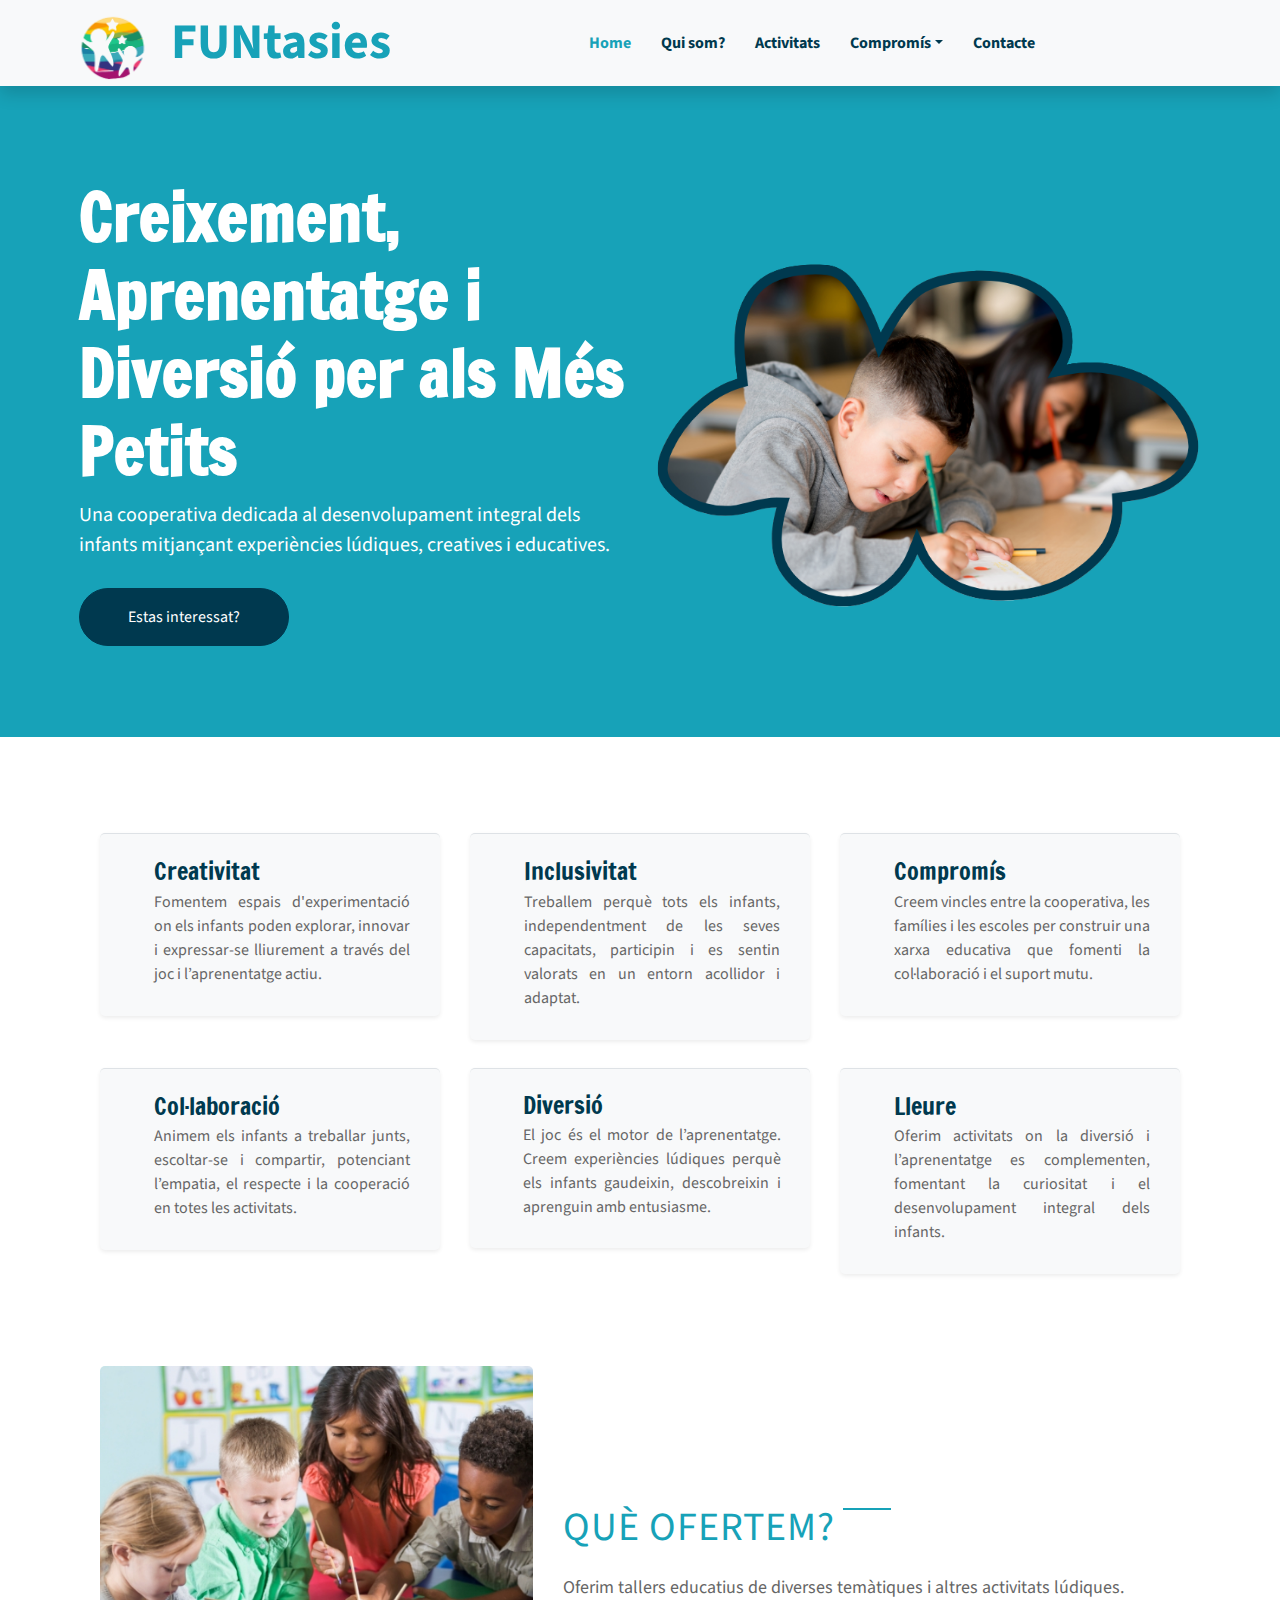
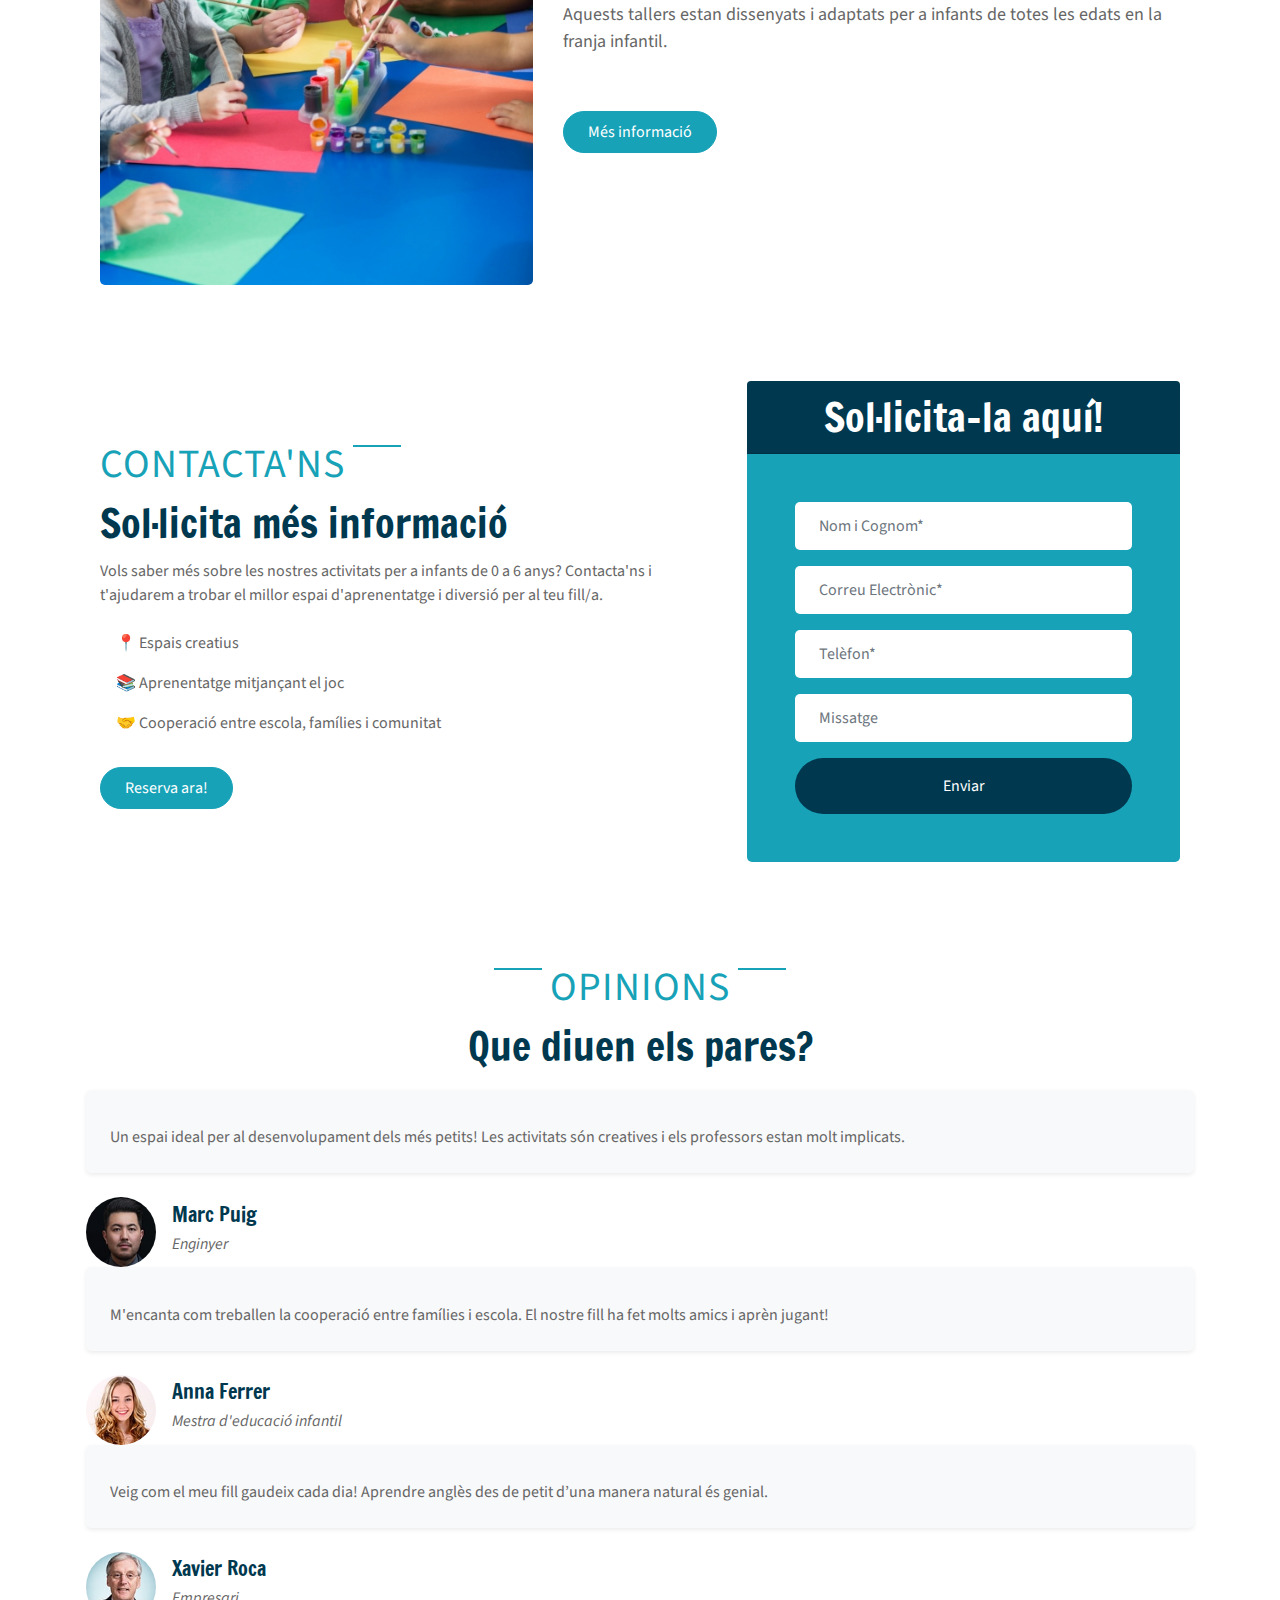
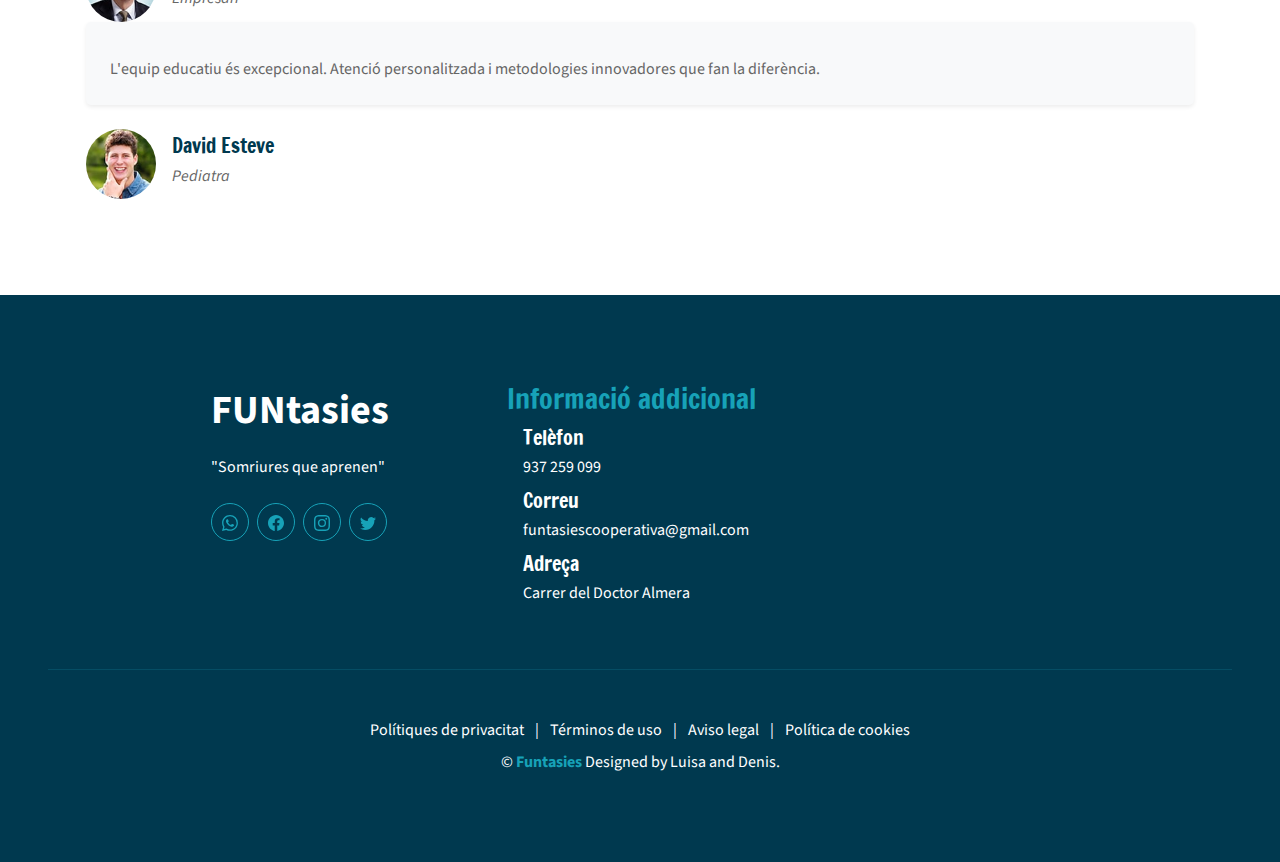
==== index.html @ 3befd0b6 "Add files via upload" ====
<!DOCTYPE html>
<html lang="en">

<head>
    <meta charset="utf-8">
    <title>KidKinder - Kindergarten Website Template</title>
    <meta content="width=device-width, initial-scale=1.0" name="viewport">
    <meta content="Free HTML Templates" name="keywords">
    <meta content="Free HTML Templates" name="description">

    <!-- Favicon -->
    <link href="img/logoheader.png" rel="icon">

    <!-- Google Web Fonts -->
    <link rel="preconnect" href="https://fonts.googleapis.com">
    <link rel="preconnect" href="https://fonts.gstatic.com" crossorigin>
    <link href="https://fonts.googleapis.com/css2?family=Francois+One&family=Mona+Sans:ital,wght@0,200..900;1,200..900&family=Roboto:ital,wght@0,100..900;1,100..900&family=Source+Sans+3:ital,wght@0,200..900;1,200..900&display=swap" rel="stylesheet">
    <!-- Font Awesome -->
    <link href="https://fonts.googleapis.com/css2?family=Francois+One&family=Mona+Sans:ital,wght@0,200..900;1,200..900&family=Roboto:ital,wght@0,100..900;1,100..900&family=Source+Sans+3:ital,wght@0,200..900;1,200..900&display=swap" rel="stylesheet">

    <!-- Flaticon Font -->
    <link href="lib/flaticon/font/flaticon.css" rel="stylesheet">

    <!-- Libraries Stylesheet -->
    <link href="lib/owlcarousel/assets/owl.carousel.min.css" rel="stylesheet">
    <link href="lib/lightbox/css/lightbox.min.css" rel="stylesheet">

    <!-- Customized Bootstrap Stylesheet -->
    <link href="css/style.css" rel="stylesheet">
</head>

<body>
    <!-- Navbar Start -->
    <div class="container-fluid bg-light position-relative shadow">
        <nav class="navbar navbar-expand-lg bg-light navbar-light py-3 py-lg-0 px-0 px-lg-5">
            <a href="" class="navbar-brand font-weight-bold text-secondary" style="font-size: 50px;">
                <img src="img/logoheader.png" alt="FUNtasies Logo" style="height: 70px">          <span class="text-primary">FUNtasies</span>
            </a>
            <button type="button" class="navbar-toggler" data-toggle="collapse" data-target="#navbarCollapse">
                <span class="navbar-toggler-icon"></span>
            </button>
            <div class="collapse navbar-collapse justify-content-between" id="navbarCollapse">
                <div class="navbar-nav font-weight-bold mx-auto py-0">
                    <a href="index.html" class="nav-item nav-link active">Home</a>
                    <a href="qui som.html" class="nav-item nav-link">Qui som?</a>
                    <a href="activitats.html" class="nav-item nav-link">Activitats</a>
                    <div class="nav-item dropdown">
                        <a href="#" class="nav-link dropdown-toggle" data-toggle="dropdown">Compromís</a>
                        <div class="dropdown-menu rounded-0 m-0">
                            <a href="misio.html" class="dropdown-item">Misió</a>
                            <a href="valors.html" class="dropdown-item">Valors</a>
                        </div>
                    </div>
                    <a href="contacte.html" class="nav-item nav-link">Contacte</a>
                </div>
            </div>
        </nav>
    </div>
    <!-- Navbar End -->


    <!-- Header Start -->
    <div class="container-fluid bg-primary px-0 px-md-5 mb-5">
        <div class="row align-items-center px-3">
            <div class="col-lg-6 text-center text-lg-left">
                <h1 class="display-3 font-weight-bold text-white" style="font-size: 65px;">Creixement, Aprenentatge i Diversió per als Més Petits</h1>
                <p class="text-white mb-4" style="font-size: 20px;">Una cooperativa dedicada al desenvolupament integral dels infants mitjançant experiències lúdiques, creatives i educatives. 
                    </p>
                <a href="" class="btn btn-secondary mt-1 py-3 px-5">Estas interessat?</a>
            </div>
            <div class="col-lg-6 text-center text-lg-right">
                <img class="img-fluid mt-5" src="img/header2.png" alt="">
            </div>
        </div>
    </div>
    <!-- Header End -->


    <!-- Facilities Start -->
    <div class="container-fluid pt-5">
        <div class="container pb-3">
            <div class="row">
                <div class="col-lg-4 col-md-6 pb-1">
                    <div class="d-flex bg-light shadow-sm border-top rounded mb-4" style="padding: 30px;">
                        <i class="flaticon-050-fence h1 font-weight-normal text-primary mb-3"></i>
                        <div class="pl-4">
                            <h4>Creativitat</h4>
                            <p class="m-0" style="text-align: justify;">Fomentem espais d'experimentació on els infants poden explorar, innovar i expressar-se lliurement a través del joc i l’aprenentatge actiu. </p>
                        </div>
                    </div>
                </div>
                <div class="col-lg-4 col-md-6 pb-1">
                    <div class="d-flex bg-light shadow-sm border-top rounded mb-4" style="padding: 30px;">
                        <i class="flaticon-022-drum h1 font-weight-normal text-primary mb-3"></i>
                        <div class="pl-4">
                            <h4>Inclusivitat</h4>
                            <p class="m-0" style="text-align: justify;">Treballem perquè tots els infants, independentment de les seves capacitats, participin i es sentin valorats en un entorn acollidor i adaptat.</p>
                        </div>
                    </div>
                </div>
                <div class="col-lg-4 col-md-6 pb-1">
                    <div class="d-flex bg-light shadow-sm border-top rounded mb-4" style="padding: 30px;">
                        <i class="flaticon-030-crayons h1 font-weight-normal text-primary mb-3"></i>
                        <div class="pl-4">
                            <h4>Compromís</h4>
                            <p class="m-0" style="text-align: justify;">Creem vincles entre la cooperativa, les famílies i les escoles per construir una xarxa educativa que fomenti la col·laboració i el suport mutu. </p>
                        </div>
                    </div>
                </div>
                <div class="col-lg-4 col-md-6 pb-1">
                    <div class="d-flex bg-light shadow-sm border-top rounded mb-4" style="padding: 30px;">
                        <i class="flaticon-017-toy-car h1 font-weight-normal text-primary mb-3"></i>
                        <div class="pl-4">
                            <h4>Col·laboració</h4>
                            <p class="m-0" style="text-align: justify;">Animem els infants a treballar junts, escoltar-se i compartir, potenciant l’empatia, el respecte i la cooperació en totes les activitats.
                            </p>
                        </div>
                    </div>
                </div>
                <div class="col-lg-4 col-md-6 pb-1">
                    <div class="d-flex bg-light shadow-sm border-top rounded mb-4" style="padding: 29px;">
                        <i class="flaticon-025-sandwich h1 font-weight-normal text-primary mb-3"></i>
                        <div class="pl-4">
                            <h4>Diversió</h4>
                            <p class="m-0" style="text-align: justify;">El joc és el motor de l’aprenentatge. Creem experiències lúdiques perquè els infants gaudeixin, descobreixin i aprenguin amb entusiasme.
                            </p>
                        </div>
                    </div>
                </div>
                <div class="col-lg-4 col-md-6 pb-1">
                    <div class="d-flex bg-light shadow-sm border-top rounded mb-4" style="padding: 30px;">
                        <i class="flaticon-047-backpack h1 font-weight-normal text-primary mb-3"></i>
                        <div class="pl-4">
                            <h4>Lleure</h4>
                            <p class="m-0" style="text-align: justify;">Oferim activitats on la diversió i l’aprenentatge es complementen, fomentant la curiositat i el desenvolupament integral dels infants.
                            </p>
                        </div>
                    </div>
                </div>
            </div>
        </div>
    </div>
    <!-- Facilities Start -->


    <!-- About Start -->
    <div class="container-fluid py-5">
        <div class="container">
            <div class="row align-items-center">
                <div class="col-lg-5">
                    <img class="img-fluid rounded mb-5 mb-lg-0" src="img/niños.jpg" alt="niños">
                </div>
                <div class="col-lg-7">
                    <p class="section-title pr-5"><span class="pr-2">Què ofertem? </span></p>
                    <p style="font-size: 18px;">Oferim tallers educatius de diverses temàtiques i altres activitats lúdiques. Aquests tallers estan dissenyats i adaptats per a infants de totes les edats en la franja infantil. </p>
                    <div class="row pt-2 pb-4">                      
                    </div>
                    <a href="" class="btn btn-primary mt-2 py-2 px-4">Més informació</a>
                </div>
            </div>
        </div>
    </div>
    <!-- About End -->


    <!-- Registration Start -->
    <div class="container-fluid py-5">
        <div class="container">
            <div class="row align-items-center">
                <div class="col-lg-7 mb-5 mb-lg-0">
                    <p class="section-title pr-5"><span class="pr-2"> Contacta'ns</span></p>
                    <h1 class="mb-4">Sol·licita més informació</h1>
                    <p>Vols saber més sobre les nostres activitats per a infants de 0 a 6 anys? Contacta'ns i t'ajudarem a trobar el millor espai d'aprenentatge i diversió per al teu fill/a.</p>
                    <ul class="list-inline m-0">
                        <li class="py-2"><i class="fa fa-check text-success mr-3"></i>📍 Espais creatius</li>
                        <li class="py-2"><i class="fa fa-check text-success mr-3"></i>📚 Aprenentatge mitjançant el joc</li>
                        <li class="py-2"><i class="fa fa-check text-success mr-3"></i>🤝 Cooperació entre escola, famílies i comunitat</li>
                    </ul>
                    <a href="" class="btn btn-primary mt-4 py-2 px-4">Reserva ara!</a>
                </div>
                <div class="col-lg-5">
                    <div class="card border-0">
                        <div class="card-header bg-secondary text-center p-4">
                            <h1 class="text-white m-0">Sol·licita-la aquí!</h1>
                        </div>
                        <div class="card-body rounded-bottom bg-primary p-5">
                            <form>
                                <div class="form-group">
                                    <input type="text" class="form-control border-0 p-4" placeholder="Nom i Cognom*" required="required" />
                                </div>
                                <div class="form-group">
                                    <input type="email" class="form-control border-0 p-4" placeholder="Correu Electrònic*" required="required" />
                                </div>
                                <div class="form-group">
                                    <input type="email" class="form-control border-0 p-4" placeholder="Telèfon*" required="required" />
                                </div>
                                <div class="form-group">
                                    <input type="email" class="form-control border-0 p-4" placeholder="Missatge" />
                                </div>
                                <div>
                                    <button class="btn btn-secondary btn-block border-0 py-3" type="submit">Enviar</button>
                                </div>
                            </form>
                        </div>
                    </div>
                </div>
            </div>
        </div>
    </div>
    <!-- Registration End -->


    <!-- Testimonial Start -->
    <div class="container-fluid py-5">
        <div class="container p-0">
            <div class="text-center pb-2">
                <p class="section-title px-5"><span class="px-2">Opinions</span></p>
                <h1 class="mb-4">Que diuen els pares?</h1>
            </div>
            <div class="owl-carousel testimonial-carousel">
                <div class="testimonial-item px-3">
                    <div class="bg-light shadow-sm rounded mb-4 p-4">
                        <h3 class="fas fa-quote-left text-primary mr-3"></h3>
                        Un espai ideal per al desenvolupament dels més petits! Les activitats són creatives i els professors estan molt implicats.
                    </div>
                    <div class="d-flex align-items-center">
                        <img class="rounded-circle" src="img/testimonial-1.jpg" style="width: 70px; height: 70px;" alt="Image">
                        <div class="pl-3">
                            <h5>Marc Puig</h5>
                            <i>Enginyer</i>
                        </div>
                    </div>
                </div>
                <div class="testimonial-item px-3">
                    <div class="bg-light shadow-sm rounded mb-4 p-4">
                        <h3 class="fas fa-quote-left text-primary mr-3"></h3>
                        M'encanta com treballen la cooperació entre famílies i escola. El nostre fill ha fet molts amics i aprèn jugant!
                    </div>
                    <div class="d-flex align-items-center">
                        <img class="rounded-circle" src="img/testimonial-2.jpg" style="width: 70px; height: 70px;" alt="Image">
                        <div class="pl-3">
                            <h5>Anna Ferrer</h5>
                            <i>Mestra d'educació infantil</i>
                        </div>
                    </div>
                </div>
                <div class="testimonial-item px-3">
                    <div class="bg-light shadow-sm rounded mb-4 p-4">
                        <h3 class="fas fa-quote-left text-primary mr-3"></h3>
                        Veig com el meu fill gaudeix cada dia! Aprendre anglès des de petit d’una manera natural és genial.
                    </div>
                    <div class="d-flex align-items-center">
                        <img class="rounded-circle" src="img/testimonial-3.jpg" style="width: 70px; height: 70px;" alt="Image">
                        <div class="pl-3">
                            <h5>Xavier Roca</h5>
                            <i>Empresari</i>
                        </div>
                    </div>
                </div>
                <div class="testimonial-item px-3">
                    <div class="bg-light shadow-sm rounded mb-4 p-4">
                        <h3 class="fas fa-quote-left text-primary mr-3"></h3>
                        L'equip educatiu és excepcional. Atenció personalitzada i metodologies innovadores que fan la diferència.
                    </div>
                    <div class="d-flex align-items-center">
                        <img class="rounded-circle" src="img/testimonial-4.jpg" style="width: 70px; height: 70px;" alt="Image">
                        <div class="pl-3">
                            <h5>David Esteve</h5>
                            <i>Pediatra</i>
                        </div>
                    </div>
                </div>
            </div>
        </div>
    </div>
    <!-- Testimonial End -->


    <!-- Footer Start -->
    <div class="container-fluid bg-secondary text-white mt-5 py-5 px-sm-3 px-md-5">
        <div class="row pt-5">
            <div class="col-lg-3 col-md-6 mb-5">
                <a href="" class="navbar-brand font-weight-bold text-primary m-0 mb-4 p-0" style="font-size: 40px; line-height: 40px;">
                    <span class="text-white">FUNtasies</span>
                </a>
                <p>"Somriures que aprenen"</p>
                <div class="d-flex justify-content-start mt-4">
                    <a class="btn btn-outline-primary rounded-circle text-center mr-2 px-0"
                        style="width: 38px; height: 38px;" href="#"><svg xmlns="http://www.w3.org/2000/svg" width="16" height="16" fill="currentColor" class="bi bi-whatsapp" viewBox="0 0 16 16">
                            <path d="M13.601 2.326A7.85 7.85 0 0 0 7.994 0C3.627 0 .068 3.558.064 7.926c0 1.399.366 2.76 1.057 3.965L0 16l4.204-1.102a7.9 7.9 0 0 0 3.79.965h.004c4.368 0 7.926-3.558 7.93-7.93A7.9 7.9 0 0 0 13.6 2.326zM7.994 14.521a6.6 6.6 0 0 1-3.356-.92l-.24-.144-2.494.654.666-2.433-.156-.251a6.56 6.56 0 0 1-1.007-3.505c0-3.626 2.957-6.584 6.591-6.584a6.56 6.56 0 0 1 4.66 1.931 6.56 6.56 0 0 1 1.928 4.66c-.004 3.639-2.961 6.592-6.592 6.592m3.615-4.934c-.197-.099-1.17-.578-1.353-.646-.182-.065-.315-.099-.445.099-.133.197-.513.646-.627.775-.114.133-.232.148-.43.05-.197-.1-.836-.308-1.592-.985-.59-.525-.985-1.175-1.103-1.372-.114-.198-.011-.304.088-.403.087-.088.197-.232.296-.346.1-.114.133-.198.198-.33.065-.134.034-.248-.015-.347-.05-.099-.445-1.076-.612-1.47-.16-.389-.323-.335-.445-.34-.114-.007-.247-.007-.38-.007a.73.73 0 0 0-.529.247c-.182.198-.691.677-.691 1.654s.71 1.916.81 2.049c.098.133 1.394 2.132 3.383 2.992.47.205.84.326 1.129.418.475.152.904.129 1.246.08.38-.058 1.171-.48 1.338-.943.164-.464.164-.86.114-.943-.049-.084-.182-.133-.38-.232"/>
                          </svg></i></a>    
                    <a class="btn btn-outline-primary rounded-circle text-center mr-2 px-0"
                        style="width: 38px; height: 38px;" href="#"><svg xmlns="http://www.w3.org/2000/svg" width="16" height="16" fill="currentColor" class="bi bi-facebook" viewBox="0 0 16 16">
                            <path d="M16 8.049c0-4.446-3.582-8.05-8-8.05C3.58 0-.002 3.603-.002 8.05c0 4.017 2.926 7.347 6.75 7.951v-5.625h-2.03V8.05H6.75V6.275c0-2.017 1.195-3.131 3.022-3.131.876 0 1.791.157 1.791.157v1.98h-1.009c-.993 0-1.303.621-1.303 1.258v1.51h2.218l-.354 2.326H9.25V16c3.824-.604 6.75-3.934 6.75-7.951"/>
                          </svg></a>
                    <a class="btn btn-outline-primary rounded-circle text-center mr-2 px-0"
                        style="width: 38px; height: 38px;" href="#"><svg xmlns="http://www.w3.org/2000/svg" width="16" height="16" fill="currentColor" class="bi bi-instagram" viewBox="0 0 16 16">
                            <path d="M8 0C5.829 0 5.556.01 4.703.048 3.85.088 3.269.222 2.76.42a3.9 3.9 0 0 0-1.417.923A3.9 3.9 0 0 0 .42 2.76C.222 3.268.087 3.85.048 4.7.01 5.555 0 5.827 0 8.001c0 2.172.01 2.444.048 3.297.04.852.174 1.433.372 1.942.205.526.478.972.923 1.417.444.445.89.719 1.416.923.51.198 1.09.333 1.942.372C5.555 15.99 5.827 16 8 16s2.444-.01 3.298-.048c.851-.04 1.434-.174 1.943-.372a3.9 3.9 0 0 0 1.416-.923c.445-.445.718-.891.923-1.417.197-.509.332-1.09.372-1.942C15.99 10.445 16 10.173 16 8s-.01-2.445-.048-3.299c-.04-.851-.175-1.433-.372-1.941a3.9 3.9 0 0 0-.923-1.417A3.9 3.9 0 0 0 13.24.42c-.51-.198-1.092-.333-1.943-.372C10.443.01 10.172 0 7.998 0zm-.717 1.442h.718c2.136 0 2.389.007 3.232.046.78.035 1.204.166 1.486.275.373.145.64.319.92.599s.453.546.598.92c.11.281.24.705.275 1.485.039.843.047 1.096.047 3.231s-.008 2.389-.047 3.232c-.035.78-.166 1.203-.275 1.485a2.5 2.5 0 0 1-.599.919c-.28.28-.546.453-.92.598-.28.11-.704.24-1.485.276-.843.038-1.096.047-3.232.047s-2.39-.009-3.233-.047c-.78-.036-1.203-.166-1.485-.276a2.5 2.5 0 0 1-.92-.598 2.5 2.5 0 0 1-.6-.92c-.109-.281-.24-.705-.275-1.485-.038-.843-.046-1.096-.046-3.233s.008-2.388.046-3.231c.036-.78.166-1.204.276-1.486.145-.373.319-.64.599-.92s.546-.453.92-.598c.282-.11.705-.24 1.485-.276.738-.034 1.024-.044 2.515-.045zm4.988 1.328a.96.96 0 1 0 0 1.92.96.96 0 0 0 0-1.92m-4.27 1.122a4.109 4.109 0 1 0 0 8.217 4.109 4.109 0 0 0 0-8.217m0 1.441a2.667 2.667 0 1 1 0 5.334 2.667 2.667 0 0 1 0-5.334"/>
                          </svg></a>
                    <a class="btn btn-outline-primary rounded-circle text-center mr-2 px-0"
                        style="width: 38px; height: 38px;" href="#"><svg xmlns="http://www.w3.org/2000/svg" width="16" height="16" fill="currentColor" class="bi bi-twitter" viewBox="0 0 16 16">
                            <path d="M5.026 15c6.038 0 9.341-5.003 9.341-9.334q.002-.211-.006-.422A6.7 6.7 0 0 0 16 3.542a6.7 6.7 0 0 1-1.889.518 3.3 3.3 0 0 0 1.447-1.817 6.5 6.5 0 0 1-2.087.793A3.286 3.286 0 0 0 7.875 6.03a9.32 9.32 0 0 1-6.767-3.429 3.29 3.29 0 0 0 1.018 4.382A3.3 3.3 0 0 1 .64 6.575v.045a3.29 3.29 0 0 0 2.632 3.218 3.2 3.2 0 0 1-.865.115 3 3 0 0 1-.614-.057 3.28 3.28 0 0 0 3.067 2.277A6.6 6.6 0 0 1 .78 13.58a6 6 0 0 1-.78-.045A9.34 9.34 0 0 0 5.026 15"/>
                          </svg></a>
                </div>
            </div>
            <div class="col-lg-3 col-md-6 mb-5">
                <h3 class="text-primary mb-4">Informació addicional</h3>
                <div class="d-flex">
                    <h4 class="fa fa-map-marker-alt text-primary"></h4>
                    <div class="pl-3">
                        <h5 class="text-white">Telèfon</h5>
                        <p>937 259 099</p>
                    </div>
                </div>
                <div class="d-flex">
                    <h4 class="fa fa-envelope text-primary"></h4>
                    <div class="pl-3">
                        <h5 class="text-white">Correu</h5>
                        <p>funtasiescooperativa@gmail.com</p>
                    </div>
                </div>
                <div class="d-flex">
                    <h4 class="fa fa-phone-alt text-primary"></h4>
                    <div class="pl-3">
                        <h5 class="text-white">Adreça</h5>
                        <p>Carrer del Doctor Almera</p>
                    </div>
                </div>
            </div>
            <div class="col-lg-3 col-md-6 mb-5">
                <h3 class="text-primary mb-4"></h3>
                <div class="d-flex flex-column justify-content-start">

                </div>
            </div>
          
           <div class="container-fluid pt-5 text-center" style="border-top: 1px solid rgba(23, 162, 184, .2);">
    <div class="mb-2">
        <a class="text-white d-inline mx-2" href="politicas.html">Polítiques de privacitat</a> |
        <a class="text-white d-inline mx-2" href="terminos.html">Términos de uso</a> |
        <a class="text-white d-inline mx-2" href="avisolegal.html">Aviso legal</a> |
        <a class="text-white d-inline mx-2" href="cookies.html">Política de cookies</a>
    </div>
    <p class="m-0 text-white">
        &copy; <a class="text-primary font-weight-bold" href="#">Funtasies</a> Designed by Luisa and Denis.
    </p>
</div>

            
    </div>
    <!-- Footer End -->

  <!-- Back to Top -->
  <a href="#" class="btn btn-primary p-3 back-to-top"><i class="fa fa-angle-double-up"></i></a>

    <!-- JavaScript Libraries -->
    <script src="https://code.jquery.com/jquery-3.4.1.min.js"></script>
    <script src="https://stackpath.bootstrapcdn.com/bootstrap/4.4.1/js/bootstrap.bundle.min.js"></script>
    <script src="lib/easing/easing.min.js"></script>
    <script src="lib/owlcarousel/owl.carousel.min.js"></script>
    <script src="lib/isotope/isotope.pkgd.min.js"></script>
    <script src="lib/lightbox/js/lightbox.min.js"></script>

    <!-- Contact Javascript File -->
    <script src="mail/jqBootstrapValidation.min.js"></script>
    <script src="mail/contact.js"></script>

    <!-- Template Javascript -->
    <script src="js/main.js"></script>
</body>

</html>
---- css/style.css ----
/******* Bootstrap Theming ********/
/*!
 * Bootstrap v4.5.3 (https://getbootstrap.com/)
 * Copyright 2011-2020 The Bootstrap Authors
 * Copyright 2011-2020 Twitter, Inc.
 * Licensed under MIT (https://github.com/twbs/bootstrap/blob/main/LICENSE)
 */
:root {
  --blue: #007bff;
  --indigo: #6610f2;
  --purple: #6f42c1;
  --pink: #e83e8c;
  --red: #dc3545;
  --orange: #fd7e14;
  --yellow: #ffc107;
  --green: #28a745;
  --teal: #20c997;
  --cyan: #17a2b8;
  --white: #fff;
  --gray: #6c757d;
  --gray-dark: #343a40;
  --primary: #17a2b8;
  --secondary: #00394f;
  --success: #28a745;
  --info: #17a2b8;
  --warning: #ffc107;
  --danger: #dc3545;
  --light: #f8f9fa;
  --dark: #343a40;
  --breakpoint-xs: 0;
  --breakpoint-sm: 576px;
  --breakpoint-md: 768px;
  --breakpoint-lg: 992px;
  --breakpoint-xl: 1200px;
  --font-family-sans-serif: "Francois One", sans-serif;
  --font-family-monospace: SFMono-Regular, Menlo, Monaco, Consolas, "Liberation Mono", "Courier New", monospace;
}

*,
*::before,
*::after {
  box-sizing: border-box;
}

html {
  font-family: "Roboto", sans-serif;
  line-height: 1.15;
  -webkit-text-size-adjust: 100%;
  -webkit-tap-highlight-color: rgba(0, 0, 0, 0);
}


article, aside, figcaption, figure, footer, header, hgroup, main, nav, section {
  display: block;
}

body {
  margin: 0;
  font-family: "Source Sans 3", sans-serif;
  font-size: 1rem;
  font-weight: 00;
  line-height: 1.5;
  color: #666666;
  text-align: left;
  background-color: #fff;
}

[tabindex="-1"]:focus:not(:focus-visible) {
  outline: 0 !important;
}

hr {
  box-sizing: content-box;
  height: 0;
  overflow: visible;
}

h1, h2, h3, h4, h5, h6 {
  margin-top: 0;
  margin-bottom: 0.8rem;
}

p {
  margin-top: 0;
  margin-bottom: 1rem;
}

abbr[title],
abbr[data-original-title] {
  text-decoration: underline;
  text-decoration: underline dotted;
  cursor: help;
  border-bottom: 0;
  text-decoration-skip-ink: none;
}

address {
  margin-bottom: 1rem;
  font-style: normal;
  line-height: inherit;
}

ol,
ul,
dl {
  margin-top: 0;
  margin-bottom: 1rem;
}

ol ol,
ul ul,
ol ul,
ul ol {
  margin-bottom: 0;
}

dt {
  font-weight: 700;
}

dd {
  margin-bottom: .5rem;
  margin-left: 0;
}

blockquote {
  margin: 0 0 1rem;
}
/* Política de Privacidad */
.policy-title {
  font-size: 32px;
  font-weight: bold;
  color: #00394f;
  margin-bottom: 20px;
}

.policy-introduction {
  font-size: 18px;
  color: #00394f;
  line-height: 1.6;
  margin-bottom: 30px;
}

.policy-heading {
  font-size: 24px;
  font-weight: bold;
  color: #00394f;
  margin-top: 20px;
  margin-bottom: 10px;
}

.policy-text {
  font-size: 16px;
  color: #00394f;
  line-height: 1.8; /* Aumenta el espacio entre líneas */
  margin-bottom: 25px; /* Aumenta el espacio entre párrafos */
}
/* Estilo del Footer */
.container-fluid.pt-5.text-center {
  background-color: #00394f;
  padding-top: 40px;
  padding-bottom: 40px;
  border-top: 1px solid rgba(23, 162, 184, .2);
  align-content: center;
}

.container-fluid.pt-5.text-center .text-dark {
  color: #6c757d;
}

.container-fluid.pt-5.text-center .text-primary {
  color: #007bff;
}

.container-fluid.pt-5.text-center .font-weight-bold {
  font-weight: bold;
}

.container-fluid.pt-5.text-center .d-inline {
  display: inline-block;
}

.container-fluid.pt-5.text-center .mx-2 {
  margin-left: 10px;
  margin-right: 10px;
}

b,
strong {
  font-weight: bolder;
}

small {
  font-size: 80%;
}

sub,
sup {
  position: relative;
  font-size: 75%;
  line-height: 0;
  vertical-align: baseline;
}

sub {
  bottom: -.25em;
}

sup {
  top: -.5em;
}

a {
  color: #17a2b8;
  text-decoration: none;
  background-color: transparent;
}

a:hover {
  color: #0f6674;
  text-decoration: underline;
}

a:not([href]):not([class]) {
  color: inherit;
  text-decoration: none;
}

a:not([href]):not([class]):hover {
  color: inherit;
  text-decoration: none;
}

pre,
code,
kbd,
samp {
  font-family: SFMono-Regular, Menlo, Monaco, Consolas, "Liberation Mono", "Courier New", monospace;
  font-size: 1em;
}

pre {
  margin-top: 0;
  margin-bottom: 1rem;
  overflow: auto;
  -ms-overflow-style: scrollbar;
}

figure {
  margin: 0 0 1rem;
}

img {
  vertical-align: middle;
  border-style: none;
}

svg {
  overflow: hidden;
  vertical-align: middle;
}

table {
  border-collapse: collapse;
}

caption {
  padding-top: 0.75rem;
  padding-bottom: 0.75rem;
  color: #6c757d;
  text-align: left;
  caption-side: bottom;
}

th {
  text-align: inherit;
  text-align: -webkit-match-parent;
}

label {
  display: inline-block;
  margin-bottom: 0.5rem;
}

button {
  border-radius: 0;
}

button:focus {
  outline: 1px dotted;
  outline: 5px auto -webkit-focus-ring-color;
}

input,
button,
select,
optgroup,
textarea {
  margin: 0;
  font-family: inherit;
  font-size: inherit;
  line-height: inherit;
}

button,
input {
  overflow: visible;
}

button,
select {
  text-transform: none;
}

[role="button"] {
  cursor: pointer;
}

select {
  word-wrap: normal;
}

button,
[type="button"],
[type="reset"],
[type="submit"] {
  -webkit-appearance: button;
}

button:not(:disabled),
[type="button"]:not(:disabled),
[type="reset"]:not(:disabled),
[type="submit"]:not(:disabled) {
  cursor: pointer;
}

button::-moz-focus-inner,
[type="button"]::-moz-focus-inner,
[type="reset"]::-moz-focus-inner,
[type="submit"]::-moz-focus-inner {
  padding: 0;
  border-style: none;
}

input[type="radio"],
input[type="checkbox"] {
  box-sizing: border-box;
  padding: 0;
}

textarea {
  overflow: auto;
  resize: vertical;
}

fieldset {
  min-width: 0;
  padding: 0;
  margin: 0;
  border: 0;
}

legend {
  display: block;
  width: 100%;
  max-width: 100%;
  padding: 0;
  margin-bottom: .5rem;
  font-size: 1.5rem;
  line-height: inherit;
  color: inherit;
  white-space: normal;
}

@media (max-width: 1200px) {
  legend {
    font-size: calc(1.275rem + 0.3vw) ;
  }
}

progress {
  vertical-align: baseline;
}

[type="number"]::-webkit-inner-spin-button,
[type="number"]::-webkit-outer-spin-button {
  height: auto;
}

[type="search"] {
  outline-offset: -2px;
  -webkit-appearance: none;
}

[type="search"]::-webkit-search-decoration {
  -webkit-appearance: none;
}

::-webkit-file-upload-button {
  font: inherit;
  -webkit-appearance: button;
}

output {
  display: inline-block;
}

summary {
  display: list-item;
  cursor: pointer;
}

template {
  display: none;
}

[hidden] {
  display: none !important;
}

h1, h2, h3, h4, h5, h6,
.h1, .h2, .h3, .h4, .h5, .h6 {
  margin-bottom: 0.7rem;
  font-family: "Francois One", serif;
  line-height: 0.6;
  font-weight: 400;
  font-style: normal;
  color: #00394f;
}

h1, .h1 {
  font-size: 2.5rem;
}

@media (max-width: 1200px) {
  h1, .h1 {
    font-size: calc(3rem + 1vw) ;
  }
}

h2, .h2 {
  font-size: 2rem;
}

@media (max-width: 1200px) {
  h2, .h2 {
    font-size: calc(1.325rem + 0.9vw) ;
  }
}

h3, .h3 {
  font-size: 1.75rem;
}

@media (max-width: 1200px) {
  h3, .h3 {
    font-size: calc(1.3rem + 0.6vw) ;
  }
}

h4, .h4 {
  font-size: 1.5rem;
}

@media (max-width: 1200px) {
  h4, .h4 {
    font-size: calc(1.275rem + 0.3vw) ;
}
  }

h5, .h5 {
  font-size: 1.25rem;
}

h6, .h6 {
  font-size: 1rem;
}

.lead {
  font-size: 1.25rem;
  font-weight: 300;
}

.display-1 {
  font-size: 6rem;
  font-weight: 300;
  line-height: 1.2;
}

@media (max-width: 1200px) {
  .display-1 {
    font-size: calc(1.725rem + 5.7vw) ;
  }
}

.display-2 {
  font-size: 5.5rem;
  font-weight: 300;
  line-height: 1.2;
}

@media (max-width: 1200px) {
  .display-2 {
    font-size: calc(1.675rem + 5.1vw) ;
  }
}

.display-3 {
  font-size: 4rem;
  font-weight: 200;
  line-height: 1.2;
}

@media (max-width: 1200px) {
  .display-3 {
    font-size: calc(1.575rem + 3.9vw) ;
  }
}

.display-4 {
  font-size: 3.5rem;
  font-weight: 300;
  line-height: 1.2;
}

@media (max-width: 1200px) {
  .display-4 {
    font-size: calc(1.475rem + 2.7vw) ;
  }
}

hr {
  margin-top: 1rem;
  margin-bottom: 1rem;
  border: 0;
  border-top: 1px solid rgba(0, 0, 0, 0.1);
}

small,
.small {
  font-size: 80%;
  font-weight: 400;
}

mark,
.mark {
  padding: 0.2em;
  background-color: #fcf8e3;
}

.list-unstyled {
  padding-left: 0;
  list-style: none;
}

.list-inline {
  padding-left: 0;
  list-style: none;
}

.list-inline-item {
  display: inline-block;
}

.list-inline-item:not(:last-child) {
  margin-right: 0.5rem;
}

.initialism {
  font-size: 90%;
  text-transform: uppercase;
}

.blockquote {
  margin-bottom: 1rem;
  font-size: 1.25rem;
}

.blockquote-footer {
  display: block;
  font-size: 80%;
  color: #6c757d;
}

.blockquote-footer::before {
  content: "\2014\00A0";
}

.img-fluid {
  max-width: 100%;
  height: auto;
}

.img-thumbnail {
  padding: 0.25rem;
  background-color: #fff;
  border: 1px solid #dee2e6;
  border-radius: 5px;
  max-width: 100%;
  height: auto;
}

.figure {
  display: inline-block;
}

.figure-img {
  margin-bottom: 0.5rem;
  line-height: 1;
}

.figure-caption {
  font-size: 90%;
  color: #6c757d;
}

code {
  font-size: 87.5%;
  color: #e83e8c;
  word-wrap: break-word;
}

a > code {
  color: inherit;
}

kbd {
  padding: 0.2rem 0.4rem;
  font-size: 87.5%;
  color: #fff;
  background-color: #212529;
  border-radius: 0.2rem;
}

kbd kbd {
  padding: 0;
  font-size: 100%;
  font-weight: 700;
}

pre {
  display: block;
  font-size: 87.5%;
  color: #212529;
}

pre code {
  font-size: inherit;
  color: inherit;
  word-break: normal;
}

.pre-scrollable {
  max-height: 340px;
  overflow-y: scroll;
}

.container,
.container-fluid,
.container-sm,
.container-md,
.container-lg,
.container-xl {
  width: 100%;
  padding-right: 15px;
  padding-left: 15px;
  margin-right: auto;
  margin-left: auto;
}

@media (min-width: 576px) {
  .container, .container-sm {
    max-width: 540px;
  }
}

@media (min-width: 768px) {
  .container, .container-sm, .container-md {
    max-width: 720px;
  }
}

@media (min-width: 992px) {
  .container, .container-sm, .container-md, .container-lg {
    max-width: 960px;
  }
}

@media (min-width: 1200px) {
  .container, .container-sm, .container-md, .container-lg, .container-xl {
    max-width: 1140px;
  }
}

.row {
  display: flex;
  flex-wrap: wrap;
  justify-content: center;

}


.no-gutters {
  margin-right: 0;
  margin-left: 0;
}

.no-gutters > .col,
.no-gutters > [class*="col-"] {
  padding-right: 0;
  padding-left: 0;
}

.col-1, .col-2, .col-3, .col-4, .col-5, .col-6, .col-7, .col-8, .col-9, .col-10, .col-11, .col-12, .col,
.col-auto, .col-sm-1, .col-sm-2, .col-sm-3, .col-sm-4, .col-sm-5, .col-sm-6, .col-sm-7, .col-sm-8, .col-sm-9, .col-sm-10, .col-sm-11, .col-sm-12, .col-sm,
.col-sm-auto, .col-md-1, .col-md-2, .col-md-3, .col-md-4, .col-md-5, .col-md-6, .col-md-7, .col-md-8, .col-md-9, .col-md-10, .col-md-11, .col-md-12, .col-md,
.col-md-auto, .col-lg-1, .col-lg-2, .col-lg-3, .col-lg-4, .col-lg-5, .col-lg-6, .col-lg-7, .col-lg-8, .col-lg-9, .col-lg-10, .col-lg-11, .col-lg-12, .col-lg,
.col-lg-auto, .col-xl-1, .col-xl-2, .col-xl-3, .col-xl-4, .col-xl-5, .col-xl-6, .col-xl-7, .col-xl-8, .col-xl-9, .col-xl-10, .col-xl-11, .col-xl-12, .col-xl,
.col-xl-auto {
  position: relative;
  width: 100%;
  padding-right: 15px;
  padding-left: 15px;
}

.col {
  flex-basis: 0;
  flex-grow: 1;
  max-width: 100%;
}

.row-cols-1 > * {
  flex: 0 0 100%;
  max-width: 100%;
}

.row-cols-2 > * {
  flex: 0 0 50%;
  max-width: 50%;
}

.row-cols-3 > * {
  flex: 0 0 33.33333%;
  max-width: 33.33333%;
}

.row-cols-4 > * {
  flex: 0 0 25%;
  max-width: 25%;
}

.row-cols-5 > * {
  flex: 0 0 20%;
  max-width: 20%;
}

.row-cols-6 > * {
  flex: 0 0 16.66667%;
  max-width: 16.66667%;
}

.col-auto {
  flex: 0 0 auto;
  width: auto;
  max-width: 100%;
}

.col-1 {
  flex: 0 0 8.33333%;
  max-width: 8.33333%;
}

.col-2 {
  flex: 0 0 16.66667%;
  max-width: 16.66667%;
}

.col-3 {
  flex: 0 0 25%;
  max-width: 25%;
}

.col-4 {
  flex: 0 0 33.33333%;
  max-width: 33.33333%;
}

.col-5 {
  flex: 0 0 41.66667%;
  max-width: 41.66667%;
}

.col-6 {
  flex: 0 0 50%;
  max-width: 50%;
}

.col-7 {
  flex: 0 0 58.33333%;
  max-width: 58.33333%;
}

.col-8 {
  flex: 0 0 66.66667%;
  max-width: 66.66667%;
}

.col-9 {
  flex: 0 0 75%;
  max-width: 75%;
}

.col-10 {
  flex: 0 0 83.33333%;
  max-width: 83.33333%;
}

.col-11 {
  flex: 0 0 91.66667%;
  max-width: 91.66667%;
}

.col-12 {
  flex: 0 0 100%;
  max-width: 100%;
}

.order-first {
  order: -1;
}

.order-last {
  order: 13;
}

.order-0 {
  order: 0;
}

.order-1 {
  order: 1;
}

.order-2 {
  order: 2;
}

.order-3 {
  order: 3;
}

.order-4 {
  order: 4;
}

.order-5 {
  order: 5;
}

.order-6 {
  order: 6;
}

.order-7 {
  order: 7;
}

.order-8 {
  order: 8;
}

.order-9 {
  order: 9;
}

.order-10 {
  order: 10;
}

.order-11 {
  order: 11;
}

.order-12 {
  order: 12;
}

.offset-1 {
  margin-left: 8.33333%;
}

.offset-2 {
  margin-left: 16.66667%;
}

.offset-3 {
  margin-left: 25%;
}

.offset-4 {
  margin-left: 33.33333%;
}

.offset-5 {
  margin-left: 41.66667%;
}

.offset-6 {
  margin-left: 50%;
}

.offset-7 {
  margin-left: 58.33333%;
}

.offset-8 {
  margin-left: 66.66667%;
}

.offset-9 {
  margin-left: 75%;
}

.offset-10 {
  margin-left: 83.33333%;
}

.offset-11 {
  margin-left: 91.66667%;
}

@media (min-width: 576px) {
  .col-sm {
    flex-basis: 0;
    flex-grow: 1;
    max-width: 100%;
  }
  .row-cols-sm-1 > * {
    flex: 0 0 100%;
    max-width: 100%;
  }
  .row-cols-sm-2 > * {
    flex: 0 0 50%;
    max-width: 50%;
  }
  .row-cols-sm-3 > * {
    flex: 0 0 33.33333%;
    max-width: 33.33333%;
  }
  .row-cols-sm-4 > * {
    flex: 0 0 25%;
    max-width: 25%;
  }
  .row-cols-sm-5 > * {
    flex: 0 0 20%;
    max-width: 20%;
  }
  .row-cols-sm-6 > * {
    flex: 0 0 16.66667%;
    max-width: 16.66667%;
  }
  .col-sm-auto {
    flex: 0 0 auto;
    width: auto;
    max-width: 100%;
  }
  .col-sm-1 {
    flex: 0 0 8.33333%;
    max-width: 8.33333%;
  }
  .col-sm-2 {
    flex: 0 0 16.66667%;
    max-width: 16.66667%;
  }
  .col-sm-3 {
    flex: 0 0 25%;
    max-width: 25%;
  }
  .col-sm-4 {
    flex: 0 0 33.33333%;
    max-width: 33.33333%;
  }
  .col-sm-5 {
    flex: 0 0 41.66667%;
    max-width: 41.66667%;
  }
  .col-sm-6 {
    flex: 0 0 50%;
    max-width: 50%;
  }
  .col-sm-7 {
    flex: 0 0 58.33333%;
    max-width: 58.33333%;
  }
  .col-sm-8 {
    flex: 0 0 66.66667%;
    max-width: 66.66667%;
  }
  .col-sm-9 {
    flex: 0 0 75%;
    max-width: 75%;
  }
  .col-sm-10 {
    flex: 0 0 83.33333%;
    max-width: 83.33333%;
  }
  .col-sm-11 {
    flex: 0 0 91.66667%;
    max-width: 91.66667%;
  }
  .col-sm-12 {
    flex: 0 0 100%;
    max-width: 100%;
  }
  .order-sm-first {
    order: -1;
  }
  .order-sm-last {
    order: 13;
  }
  .order-sm-0 {
    order: 0;
  }
  .order-sm-1 {
    order: 1;
  }
  .order-sm-2 {
    order: 2;
  }
  .order-sm-3 {
    order: 3;
  }
  .order-sm-4 {
    order: 4;
  }
  .order-sm-5 {
    order: 5;
  }
  .order-sm-6 {
    order: 6;
  }
  .order-sm-7 {
    order: 7;
  }
  .order-sm-8 {
    order: 8;
  }
  .order-sm-9 {
    order: 9;
  }
  .order-sm-10 {
    order: 10;
  }
  .order-sm-11 {
    order: 11;
  }
  .order-sm-12 {
    order: 12;
  }
  .offset-sm-0 {
    margin-left: 0;
  }
  .offset-sm-1 {
    margin-left: 8.33333%;
  }
  .offset-sm-2 {
    margin-left: 16.66667%;
  }
  .offset-sm-3 {
    margin-left: 25%;
  }
  .offset-sm-4 {
    margin-left: 33.33333%;
  }
  .offset-sm-5 {
    margin-left: 41.66667%;
  }
  .offset-sm-6 {
    margin-left: 50%;
  }
  .offset-sm-7 {
    margin-left: 58.33333%;
  }
  .offset-sm-8 {
    margin-left: 66.66667%;
  }
  .offset-sm-9 {
    margin-left: 75%;
  }
  .offset-sm-10 {
    margin-left: 83.33333%;
  }
  .offset-sm-11 {
    margin-left: 91.66667%;
  }
}

@media (min-width: 768px) {
  .col-md {
    flex-basis: 0;
    flex-grow: 1;
    max-width: 100%;
  }
  .row-cols-md-1 > * {
    flex: 0 0 100%;
    max-width: 100%;
  }
  .row-cols-md-2 > * {
    flex: 0 0 50%;
    max-width: 50%;
  }
  .row-cols-md-3 > * {
    flex: 0 0 33.33333%;
    max-width: 33.33333%;
  }
  .row-cols-md-4 > * {
    flex: 0 0 25%;
    max-width: 25%;
  }
  .row-cols-md-5 > * {
    flex: 0 0 20%;
    max-width: 20%;
  }
  .row-cols-md-6 > * {
    flex: 0 0 16.66667%;
    max-width: 16.66667%;
  }
  .col-md-auto {
    flex: 0 0 auto;
    width: auto;
    max-width: 100%;
  }
  .col-md-1 {
    flex: 0 0 8.33333%;
    max-width: 8.33333%;
  }
  .col-md-2 {
    flex: 0 0 16.66667%;
    max-width: 16.66667%;
  }
  .col-md-3 {
    flex: 0 0 25%;
    max-width: 25%;
  }
  .col-md-4 {
    flex: 0 0 33.33333%;
    max-width: 33.33333%;
  }
  .col-md-5 {
    flex: 0 0 41.66667%;
    max-width: 41.66667%;
  }
  .col-md-6 {
    flex: 0 0 50%;
    max-width: 50%;
  }
  .col-md-7 {
    flex: 0 0 58.33333%;
    max-width: 58.33333%;
  }
  .col-md-8 {
    flex: 0 0 66.66667%;
    max-width: 66.66667%;
  }
  .col-md-9 {
    flex: 0 0 75%;
    max-width: 75%;
  }
  .col-md-10 {
    flex: 0 0 83.33333%;
    max-width: 83.33333%;
  }
  .col-md-11 {
    flex: 0 0 91.66667%;
    max-width: 91.66667%;
  }
  .col-md-12 {
    flex: 0 0 100%;
    max-width: 100%;
  }
  .order-md-first {
    order: -1;
  }
  .order-md-last {
    order: 13;
  }
  .order-md-0 {
    order: 0;
  }
  .order-md-1 {
    order: 1;
  }
  .order-md-2 {
    order: 2;
  }
  .order-md-3 {
    order: 3;
  }
  .order-md-4 {
    order: 4;
  }
  .order-md-5 {
    order: 5;
  }
  .order-md-6 {
    order: 6;
  }
  .order-md-7 {
    order: 7;
  }
  .order-md-8 {
    order: 8;
  }
  .order-md-9 {
    order: 9;
  }
  .order-md-10 {
    order: 10;
  }
  .order-md-11 {
    order: 11;
  }
  .order-md-12 {
    order: 12;
  }
  .offset-md-0 {
    margin-left: 0;
  }
  .offset-md-1 {
    margin-left: 8.33333%;
  }
  .offset-md-2 {
    margin-left: 16.66667%;
  }
  .offset-md-3 {
    margin-left: 25%;
  }
  .offset-md-4 {
    margin-left: 33.33333%;
  }
  .offset-md-5 {
    margin-left: 41.66667%;
  }
  .offset-md-6 {
    margin-left: 50%;
  }
  .offset-md-7 {
    margin-left: 58.33333%;
  }
  .offset-md-8 {
    margin-left: 66.66667%;
  }
  .offset-md-9 {
    margin-left: 75%;
  }
  .offset-md-10 {
    margin-left: 83.33333%;
  }
  .offset-md-11 {
    margin-left: 91.66667%;
  }
}

@media (min-width: 992px) {
  .col-lg {
    flex-basis: 0;
    flex-grow: 1;
    max-width: 100%;
  }
  .row-cols-lg-1 > * {
    flex: 0 0 100%;
    max-width: 100%;
  }
  .row-cols-lg-2 > * {
    flex: 0 0 50%;
    max-width: 50%;
  }
  .row-cols-lg-3 > * {
    flex: 0 0 33.33333%;
    max-width: 33.33333%;
  }
  .row-cols-lg-4 > * {
    flex: 0 0 25%;
    max-width: 25%;
  }
  .row-cols-lg-5 > * {
    flex: 0 0 20%;
    max-width: 20%;
  }
  .row-cols-lg-6 > * {
    flex: 0 0 16.66667%;
    max-width: 16.66667%;
  }
  .col-lg-auto {
    flex: 0 0 auto;
    width: auto;
    max-width: 100%;
  }
  .col-lg-1 {
    flex: 0 0 8.33333%;
    max-width: 8.33333%;
  }
  .col-lg-2 {
    flex: 0 0 16.66667%;
    max-width: 16.66667%;
  }
  .col-lg-3 {
    flex: 0 0 25%;
    max-width: 25%;
  }
  .col-lg-4 {
    flex: 0 0 33.33333%;
    max-width: 33.33333%;
  }
  .col-lg-5 {
    flex: 0 0 41.66667%;
    max-width: 41.66667%;
  }
  .col-lg-6 {
    flex: 0 0 50%;
    max-width: 50%;
  }
  .col-lg-7 {
    flex: 0 0 58.33333%;
    max-width: 58.33333%;
  }
  .col-lg-8 {
    flex: 0 0 66.66667%;
    max-width: 66.66667%;
  }
  .col-lg-9 {
    flex: 0 0 75%;
    max-width: 75%;
  }
  .col-lg-10 {
    flex: 0 0 83.33333%;
    max-width: 83.33333%;
  }
  .col-lg-11 {
    flex: 0 0 91.66667%;
    max-width: 91.66667%;
  }
  .col-lg-12 {
    flex: 0 0 100%;
    max-width: 100%;
  }
  .order-lg-first {
    order: -1;
  }
  .order-lg-last {
    order: 13;
  }
  .order-lg-0 {
    order: 0;
  }
  .order-lg-1 {
    order: 1;
  }
  .order-lg-2 {
    order: 2;
  }
  .order-lg-3 {
    order: 3;
  }
  .order-lg-4 {
    order: 4;
  }
  .order-lg-5 {
    order: 5;
  }
  .order-lg-6 {
    order: 6;
  }
  .order-lg-7 {
    order: 7;
  }
  .order-lg-8 {
    order: 8;
  }
  .order-lg-9 {
    order: 9;
  }
  .order-lg-10 {
    order: 10;
  }
  .order-lg-11 {
    order: 11;
  }
  .order-lg-12 {
    order: 12;
  }
  .offset-lg-0 {
    margin-left: 0;
  }
  .offset-lg-1 {
    margin-left: 8.33333%;
  }
  .offset-lg-2 {
    margin-left: 16.66667%;
  }
  .offset-lg-3 {
    margin-left: 25%;
  }
  .offset-lg-4 {
    margin-left: 33.33333%;
  }
  .offset-lg-5 {
    margin-left: 41.66667%;
  }
  .offset-lg-6 {
    margin-left: 50%;
  }
  .offset-lg-7 {
    margin-left: 58.33333%;
  }
  .offset-lg-8 {
    margin-left: 66.66667%;
  }
  .offset-lg-9 {
    margin-left: 75%;
  }
  .offset-lg-10 {
    margin-left: 83.33333%;
  }
  .offset-lg-11 {
    margin-left: 91.66667%;
  }
}

@media (min-width: 1200px) {
  .col-xl {
    flex-basis: 0;
    flex-grow: 1;
    max-width: 100%;
  }
  .row-cols-xl-1 > * {
    flex: 0 0 100%;
    max-width: 100%;
  }
  .row-cols-xl-2 > * {
    flex: 0 0 50%;
    max-width: 50%;
  }
  .row-cols-xl-3 > * {
    flex: 0 0 33.33333%;
    max-width: 33.33333%;
  }
  .row-cols-xl-4 > * {
    flex: 0 0 25%;
    max-width: 25%;
  }
  .row-cols-xl-5 > * {
    flex: 0 0 20%;
    max-width: 20%;
  }
  .row-cols-xl-6 > * {
    flex: 0 0 16.66667%;
    max-width: 16.66667%;
  }
  .col-xl-auto {
    flex: 0 0 auto;
    width: auto;
    max-width: 100%;
  }
  .col-xl-1 {
    flex: 0 0 8.33333%;
    max-width: 8.33333%;
  }
  .col-xl-2 {
    flex: 0 0 16.66667%;
    max-width: 16.66667%;
  }
  .col-xl-3 {
    flex: 0 0 25%;
    max-width: 25%;
  }
  .col-xl-4 {
    flex: 0 0 33.33333%;
    max-width: 33.33333%;
  }
  .col-xl-5 {
    flex: 0 0 41.66667%;
    max-width: 41.66667%;
  }
  .col-xl-6 {
    flex: 0 0 50%;
    max-width: 50%;
  }
  .col-xl-7 {
    flex: 0 0 58.33333%;
    max-width: 58.33333%;
  }
  .col-xl-8 {
    flex: 0 0 66.66667%;
    max-width: 66.66667%;
  }
  .col-xl-9 {
    flex: 0 0 75%;
    max-width: 75%;
  }
  .col-xl-10 {
    flex: 0 0 83.33333%;
    max-width: 83.33333%;
  }
  .col-xl-11 {
    flex: 0 0 91.66667%;
    max-width: 91.66667%;
  }
  .col-xl-12 {
    flex: 0 0 100%;
    max-width: 100%;
  }
  .order-xl-first {
    order: -1;
  }
  .order-xl-last {
    order: 13;
  }
  .order-xl-0 {
    order: 0;
  }
  .order-xl-1 {
    order: 1;
  }
  .order-xl-2 {
    order: 2;
  }
  .order-xl-3 {
    order: 3;
  }
  .order-xl-4 {
    order: 4;
  }
  .order-xl-5 {
    order: 5;
  }
  .order-xl-6 {
    order: 6;
  }
  .order-xl-7 {
    order: 7;
  }
  .order-xl-8 {
    order: 8;
  }
  .order-xl-9 {
    order: 9;
  }
  .order-xl-10 {
    order: 10;
  }
  .order-xl-11 {
    order: 11;
  }
  .order-xl-12 {
    order: 12;
  }
  .offset-xl-0 {
    margin-left: 0;
  }
  .offset-xl-1 {
    margin-left: 8.33333%;
  }
  .offset-xl-2 {
    margin-left: 16.66667%;
  }
  .offset-xl-3 {
    margin-left: 25%;
  }
  .offset-xl-4 {
    margin-left: 33.33333%;
  }
  .offset-xl-5 {
    margin-left: 41.66667%;
  }
  .offset-xl-6 {
    margin-left: 50%;
  }
  .offset-xl-7 {
    margin-left: 58.33333%;
  }
  .offset-xl-8 {
    margin-left: 66.66667%;
  }
  .offset-xl-9 {
    margin-left: 75%;
  }
  .offset-xl-10 {
    margin-left: 83.33333%;
  }
  .offset-xl-11 {
    margin-left: 91.66667%;
  }
}

.table {
  width: 100%;
  margin-bottom: 1rem;
  color: #666666;
}

.table th,
.table td {
  padding: 0.75rem;
  vertical-align: top;
  border-top: 1px solid #dee2e6;
}

.table thead th {
  vertical-align: bottom;
  border-bottom: 2px solid #dee2e6;
}

.table tbody + tbody {
  border-top: 2px solid #dee2e6;
}

.table-sm th,
.table-sm td {
  padding: 0.3rem;
}

.table-bordered {
  border: 1px solid #dee2e6;
}

.table-bordered th,
.table-bordered td {
  border: 1px solid #dee2e6;
}

.table-bordered thead th,
.table-bordered thead td {
  border-bottom-width: 2px;
}

.table-borderless th,
.table-borderless td,
.table-borderless thead th,
.table-borderless tbody + tbody {
  border: 0;
}

.table-striped tbody tr:nth-of-type(odd) {
  background-color: rgba(0, 0, 0, 0.05);
}

.table-hover tbody tr:hover {
  color: #666666;
  background-color: rgba(0, 0, 0, 0.075);
}

.table-primary,
.table-primary > th,
.table-primary > td {
  background-color: #bee5eb;
}

.table-primary th,
.table-primary td,
.table-primary thead th,
.table-primary tbody + tbody {
  border-color: #86cfda;
}

.table-hover .table-primary:hover {
  background-color: #abdde5;
}

.table-hover .table-primary:hover > td,
.table-hover .table-primary:hover > th {
  background-color: #abdde5;
}

.table-secondary,
.table-secondary > th,
.table-secondary > td {
  background-color: #b8c8ce;
}

.table-secondary th,
.table-secondary td,
.table-secondary thead th,
.table-secondary tbody + tbody {
  border-color: #7a98a3;
}

.table-hover .table-secondary:hover {
  background-color: #a9bcc4;
}

.table-hover .table-secondary:hover > td,
.table-hover .table-secondary:hover > th {
  background-color: #a9bcc4;
}

.table-success,
.table-success > th,
.table-success > td {
  background-color: #c3e6cb;
}

.table-success th,
.table-success td,
.table-success thead th,
.table-success tbody + tbody {
  border-color: #8fd19e;
}

.table-hover .table-success:hover {
  background-color: #b1dfbb;
}

.table-hover .table-success:hover > td,
.table-hover .table-success:hover > th {
  background-color: #b1dfbb;
}

.table-info,
.table-info > th,
.table-info > td {
  background-color: #bee5eb;
}

.table-info th,
.table-info td,
.table-info thead th,
.table-info tbody + tbody {
  border-color: #86cfda;
}

.table-hover .table-info:hover {
  background-color: #abdde5;
}

.table-hover .table-info:hover > td,
.table-hover .table-info:hover > th {
  background-color: #abdde5;
}

.table-warning,
.table-warning > th,
.table-warning > td {
  background-color: #ffeeba;
}

.table-warning th,
.table-warning td,
.table-warning thead th,
.table-warning tbody + tbody {
  border-color: #ffdf7e;
}

.table-hover .table-warning:hover {
  background-color: #ffe8a1;
}

.table-hover .table-warning:hover > td,
.table-hover .table-warning:hover > th {
  background-color: #ffe8a1;
}

.table-danger,
.table-danger > th,
.table-danger > td {
  background-color: #f5c6cb;
}

.table-danger th,
.table-danger td,
.table-danger thead th,
.table-danger tbody + tbody {
  border-color: #ed969e;
}

.table-hover .table-danger:hover {
  background-color: #f1b0b7;
}

.table-hover .table-danger:hover > td,
.table-hover .table-danger:hover > th {
  background-color: #f1b0b7;
}

.table-light,
.table-light > th,
.table-light > td {
  background-color: #fdfdfe;
}

.table-light th,
.table-light td,
.table-light thead th,
.table-light tbody + tbody {
  border-color: #fbfcfc;
}

.table-hover .table-light:hover {
  background-color: #ececf6;
}

.table-hover .table-light:hover > td,
.table-hover .table-light:hover > th {
  background-color: #ececf6;
}

.table-dark,
.table-dark > th,
.table-dark > td {
  background-color: #c6c8ca;
}

.table-dark th,
.table-dark td,
.table-dark thead th,
.table-dark tbody + tbody {
  border-color: #95999c;
}

.table-hover .table-dark:hover {
  background-color: #b9bbbe;
}

.table-hover .table-dark:hover > td,
.table-hover .table-dark:hover > th {
  background-color: #b9bbbe;
}

.table-active,
.table-active > th,
.table-active > td {
  background-color: rgba(0, 0, 0, 0.075);
}

.table-hover .table-active:hover {
  background-color: rgba(0, 0, 0, 0.075);
}

.table-hover .table-active:hover > td,
.table-hover .table-active:hover > th {
  background-color: rgba(0, 0, 0, 0.075);
}

.table .thead-dark th {
  color: #fff;
  background-color: #343a40;
  border-color: #454d55;
}

.table .thead-light th {
  color: #495057;
  background-color: #e9ecef;
  border-color: #dee2e6;
}

.table-dark {
  color: #fff;
  background-color: #343a40;
}

.table-dark th,
.table-dark td,
.table-dark thead th {
  border-color: #454d55;
}

.table-dark.table-bordered {
  border: 0;
}

.table-dark.table-striped tbody tr:nth-of-type(odd) {
  background-color: rgba(255, 255, 255, 0.05);
}

.table-dark.table-hover tbody tr:hover {
  color: #fff;
  background-color: rgba(255, 255, 255, 0.075);
}

@media (max-width: 575.98px) {
  .table-responsive-sm {
    display: block;
    width: 100%;
    overflow-x: auto;
    -webkit-overflow-scrolling: touch;
  }
  .table-responsive-sm > .table-bordered {
    border: 0;
  }
}

@media (max-width: 767.98px) {
  .table-responsive-md {
    display: block;
    width: 100%;
    overflow-x: auto;
    -webkit-overflow-scrolling: touch;
  }
  .table-responsive-md > .table-bordered {
    border: 0;
  }
}

@media (max-width: 991.98px) {
  .table-responsive-lg {
    display: block;
    width: 100%;
    overflow-x: auto;
    -webkit-overflow-scrolling: touch;
  }
  .table-responsive-lg > .table-bordered {
    border: 0;
  }
}

@media (max-width: 1199.98px) {
  .table-responsive-xl {
    display: block;
    width: 100%;
    overflow-x: auto;
    -webkit-overflow-scrolling: touch;
  }
  .table-responsive-xl > .table-bordered {
    border: 0;
  }
}

.table-responsive {
  display: block;
  width: 100%;
  overflow-x: auto;
  -webkit-overflow-scrolling: touch;
}

.table-responsive > .table-bordered {
  border: 0;
}

.form-control {
  display: block;
  width: 100%;
  height: calc(1.5em + 0.75rem + 2px);
  padding: 0.375rem 0.75rem;
  font-size: 1rem;
  font-weight: 400;
  line-height: 1.5;
  color: #495057;
  background-color: #fff;
  background-clip: padding-box;
  border: 1px solid #ced4da;
  border-radius: 5px;
  transition: border-color 0.15s ease-in-out, box-shadow 0.15s ease-in-out;
}

@media (prefers-reduced-motion: reduce) {
  .form-control {
    transition: none;
  }
}

.form-control::-ms-expand {
  background-color: transparent;
  border: 0;
}

.form-control:-moz-focusring {
  color: transparent;
  text-shadow: 0 0 0 #495057;
}

.form-control:focus {
  color: #495057;
  background-color: #fff;
  border-color: #63d9ec;
  outline: 0;
  box-shadow: 0 0 0 0.2rem rgba(23, 162, 184, 0.25);
}

.form-control::placeholder {
  color: #6c757d;
  opacity: 1;
}

.form-control:disabled, .form-control[readonly] {
  background-color: #e9ecef;
  opacity: 1;
}

input[type="date"].form-control,
input[type="time"].form-control,
input[type="datetime-local"].form-control,
input[type="month"].form-control {
  appearance: none;
}

select.form-control:focus::-ms-value {
  color: #495057;
  background-color: #fff;
}

.form-control-file,
.form-control-range {
  display: block;
  width: 100%;
}

.col-form-label {
  padding-top: calc(0.375rem + 1px);
  padding-bottom: calc(0.375rem + 1px);
  margin-bottom: 0;
  font-size: inherit;
  line-height: 1.5;
}

.col-form-label-lg {
  padding-top: calc(0.5rem + 1px);
  padding-bottom: calc(0.5rem + 1px);
  font-size: 1.25rem;
  line-height: 1.5;
}

.col-form-label-sm {
  padding-top: calc(0.25rem + 1px);
  padding-bottom: calc(0.25rem + 1px);
  font-size: 0.875rem;
  line-height: 1.5;
}

.form-control-plaintext {
  display: block;
  width: 100%;
  padding: 0.375rem 0;
  margin-bottom: 0;
  font-size: 1rem;
  line-height: 1.5;
  color: #666666;
  background-color: transparent;
  border: solid transparent;
  border-width: 1px 0;
}

.form-control-plaintext.form-control-sm, .form-control-plaintext.form-control-lg {
  padding-right: 0;
  padding-left: 0;
}

.form-control-sm {
  height: calc(1.5em + 0.5rem + 2px);
  padding: 0.25rem 0.5rem;
  font-size: 0.875rem;
  line-height: 1.5;
  border-radius: 0.2rem;
}

.form-control-lg {
  height: calc(1.5em + 1rem + 2px);
  padding: 0.5rem 1rem;
  font-size: 1.25rem;
  line-height: 1.5;
  border-radius: 0.3rem;
}

select.form-control[size], select.form-control[multiple] {
  height: auto;
}

textarea.form-control {
  height: auto;
}

.form-group {
  margin-bottom: 1rem;
}

.form-text {
  display: block;
  margin-top: 0.25rem;
}

.form-row {
  display: flex;
  flex-wrap: wrap;
  margin-right: -5px;
  margin-left: -5px;
}

.form-row > .col,
.form-row > [class*="col-"] {
  padding-right: 5px;
  padding-left: 5px;
}

.form-check {
  position: relative;
  display: block;
  padding-left: 1.25rem;
}

.form-check-input {
  position: absolute;
  margin-top: 0.3rem;
  margin-left: -1.25rem;
}

.form-check-input[disabled] ~ .form-check-label,
.form-check-input:disabled ~ .form-check-label {
  color: #6c757d;
}

.form-check-label {
  margin-bottom: 0;
}

.form-check-inline {
  display: inline-flex;
  align-items: center;
  padding-left: 0;
  margin-right: 0.75rem;
}

.form-check-inline .form-check-input {
  position: static;
  margin-top: 0;
  margin-right: 0.3125rem;
  margin-left: 0;
}

.valid-feedback {
  display: none;
  width: 100%;
  margin-top: 0.25rem;
  font-size: 80%;
  color: #28a745;
}

.valid-tooltip {
  position: absolute;
  top: 100%;
  left: 0;
  z-index: 5;
  display: none;
  max-width: 100%;
  padding: 0.25rem 0.5rem;
  margin-top: .1rem;
  font-size: 0.875rem;
  line-height: 1.5;
  color: #fff;
  background-color: rgba(40, 167, 69, 0.9);
  border-radius: 5px;
}

.was-validated :valid ~ .valid-feedback,
.was-validated :valid ~ .valid-tooltip,
.is-valid ~ .valid-feedback,
.is-valid ~ .valid-tooltip {
  display: block;
}

.was-validated .form-control:valid, .form-control.is-valid {
  border-color: #28a745;
  padding-right: calc(1.5em + 0.75rem);
  background-image: url("data:image/svg+xml,%3csvg xmlns='http://www.w3.org/2000/svg' width='8' height='8' viewBox='0 0 8 8'%3e%3cpath fill='%2328a745' d='M2.3 6.73L.6 4.53c-.4-1.04.46-1.4 1.1-.8l1.1 1.4 3.4-3.8c.6-.63 1.6-.27 1.2.7l-4 4.6c-.43.5-.8.4-1.1.1z'/%3e%3c/svg%3e");
  background-repeat: no-repeat;
  background-position: right calc(0.375em + 0.1875rem) center;
  background-size: calc(0.75em + 0.375rem) calc(0.75em + 0.375rem);
}

.was-validated .form-control:valid:focus, .form-control.is-valid:focus {
  border-color: #28a745;
  box-shadow: 0 0 0 0.2rem rgba(40, 167, 69, 0.25);
}

.was-validated textarea.form-control:valid, textarea.form-control.is-valid {
  padding-right: calc(1.5em + 0.75rem);
  background-position: top calc(0.375em + 0.1875rem) right calc(0.375em + 0.1875rem);
}

.was-validated .custom-select:valid, .custom-select.is-valid {
  border-color: #28a745;
  padding-right: calc(0.75em + 2.3125rem);
  background: url("data:image/svg+xml,%3csvg xmlns='http://www.w3.org/2000/svg' width='4' height='5' viewBox='0 0 4 5'%3e%3cpath fill='%23343a40' d='M2 0L0 2h4zm0 5L0 3h4z'/%3e%3c/svg%3e") no-repeat right 0.75rem center/8px 10px, url("data:image/svg+xml,%3csvg xmlns='http://www.w3.org/2000/svg' width='8' height='8' viewBox='0 0 8 8'%3e%3cpath fill='%2328a745' d='M2.3 6.73L.6 4.53c-.4-1.04.46-1.4 1.1-.8l1.1 1.4 3.4-3.8c.6-.63 1.6-.27 1.2.7l-4 4.6c-.43.5-.8.4-1.1.1z'/%3e%3c/svg%3e") #fff no-repeat center right 1.75rem/calc(0.75em + 0.375rem) calc(0.75em + 0.375rem);
}

.was-validated .custom-select:valid:focus, .custom-select.is-valid:focus {
  border-color: #28a745;
  box-shadow: 0 0 0 0.2rem rgba(40, 167, 69, 0.25);
}

.was-validated .form-check-input:valid ~ .form-check-label, .form-check-input.is-valid ~ .form-check-label {
  color: #28a745;
}

.was-validated .form-check-input:valid ~ .valid-feedback,
.was-validated .form-check-input:valid ~ .valid-tooltip, .form-check-input.is-valid ~ .valid-feedback,
.form-check-input.is-valid ~ .valid-tooltip {
  display: block;
}

.was-validated .custom-control-input:valid ~ .custom-control-label, .custom-control-input.is-valid ~ .custom-control-label {
  color: #28a745;
}

.was-validated .custom-control-input:valid ~ .custom-control-label::before, .custom-control-input.is-valid ~ .custom-control-label::before {
  border-color: #28a745;
}

.was-validated .custom-control-input:valid:checked ~ .custom-control-label::before, .custom-control-input.is-valid:checked ~ .custom-control-label::before {
  border-color: #34ce57;
  background-color: #34ce57;
}

.was-validated .custom-control-input:valid:focus ~ .custom-control-label::before, .custom-control-input.is-valid:focus ~ .custom-control-label::before {
  box-shadow: 0 0 0 0.2rem rgba(40, 167, 69, 0.25);
}

.was-validated .custom-control-input:valid:focus:not(:checked) ~ .custom-control-label::before, .custom-control-input.is-valid:focus:not(:checked) ~ .custom-control-label::before {
  border-color: #28a745;
}

.was-validated .custom-file-input:valid ~ .custom-file-label, .custom-file-input.is-valid ~ .custom-file-label {
  border-color: #28a745;
}

.was-validated .custom-file-input:valid:focus ~ .custom-file-label, .custom-file-input.is-valid:focus ~ .custom-file-label {
  border-color: #28a745;
  box-shadow: 0 0 0 0.2rem rgba(40, 167, 69, 0.25);
}

.invalid-feedback {
  display: none;
  width: 100%;
  margin-top: 0.25rem;
  font-size: 80%;
  color: #dc3545;
}

.invalid-tooltip {
  position: absolute;
  top: 100%;
  left: 0;
  z-index: 5;
  display: none;
  max-width: 100%;
  padding: 0.25rem 0.5rem;
  margin-top: .1rem;
  font-size: 0.875rem;
  line-height: 1.5;
  color: #fff;
  background-color: rgba(220, 53, 69, 0.9);
  border-radius: 5px;
}

.was-validated :invalid ~ .invalid-feedback,
.was-validated :invalid ~ .invalid-tooltip,
.is-invalid ~ .invalid-feedback,
.is-invalid ~ .invalid-tooltip {
  display: block;
}

.was-validated .form-control:invalid, .form-control.is-invalid {
  border-color: #dc3545;
  padding-right: calc(1.5em + 0.75rem);
  background-image: url("data:image/svg+xml,%3csvg xmlns='http://www.w3.org/2000/svg' width='12' height='12' fill='none' stroke='%23dc3545' viewBox='0 0 12 12'%3e%3ccircle cx='6' cy='6' r='4.5'/%3e%3cpath stroke-linejoin='round' d='M5.8 3.6h.4L6 6.5z'/%3e%3ccircle cx='6' cy='8.2' r='.6' fill='%23dc3545' stroke='none'/%3e%3c/svg%3e");
  background-repeat: no-repeat;
  background-position: right calc(0.375em + 0.1875rem) center;
  background-size: calc(0.75em + 0.375rem) calc(0.75em + 0.375rem);
}

.was-validated .form-control:invalid:focus, .form-control.is-invalid:focus {
  border-color: #dc3545;
  box-shadow: 0 0 0 0.2rem rgba(220, 53, 69, 0.25);
}

.was-validated textarea.form-control:invalid, textarea.form-control.is-invalid {
  padding-right: calc(1.5em + 0.75rem);
  background-position: top calc(0.375em + 0.1875rem) right calc(0.375em + 0.1875rem);
}

.was-validated .custom-select:invalid, .custom-select.is-invalid {
  border-color: #dc3545;
  padding-right: calc(0.75em + 2.3125rem);
  background: url("data:image/svg+xml,%3csvg xmlns='http://www.w3.org/2000/svg' width='4' height='5' viewBox='0 0 4 5'%3e%3cpath fill='%23343a40' d='M2 0L0 2h4zm0 5L0 3h4z'/%3e%3c/svg%3e") no-repeat right 0.75rem center/8px 10px, url("data:image/svg+xml,%3csvg xmlns='http://www.w3.org/2000/svg' width='12' height='12' fill='none' stroke='%23dc3545' viewBox='0 0 12 12'%3e%3ccircle cx='6' cy='6' r='4.5'/%3e%3cpath stroke-linejoin='round' d='M5.8 3.6h.4L6 6.5z'/%3e%3ccircle cx='6' cy='8.2' r='.6' fill='%23dc3545' stroke='none'/%3e%3c/svg%3e") #fff no-repeat center right 1.75rem/calc(0.75em + 0.375rem) calc(0.75em + 0.375rem);
}

.was-validated .custom-select:invalid:focus, .custom-select.is-invalid:focus {
  border-color: #dc3545;
  box-shadow: 0 0 0 0.2rem rgba(220, 53, 69, 0.25);
}

.was-validated .form-check-input:invalid ~ .form-check-label, .form-check-input.is-invalid ~ .form-check-label {
  color: #dc3545;
}

.was-validated .form-check-input:invalid ~ .invalid-feedback,
.was-validated .form-check-input:invalid ~ .invalid-tooltip, .form-check-input.is-invalid ~ .invalid-feedback,
.form-check-input.is-invalid ~ .invalid-tooltip {
  display: block;
}

.was-validated .custom-control-input:invalid ~ .custom-control-label, .custom-control-input.is-invalid ~ .custom-control-label {
  color: #dc3545;
}

.was-validated .custom-control-input:invalid ~ .custom-control-label::before, .custom-control-input.is-invalid ~ .custom-control-label::before {
  border-color: #dc3545;
}

.was-validated .custom-control-input:invalid:checked ~ .custom-control-label::before, .custom-control-input.is-invalid:checked ~ .custom-control-label::before {
  border-color: #e4606d;
  background-color: #e4606d;
}

.was-validated .custom-control-input:invalid:focus ~ .custom-control-label::before, .custom-control-input.is-invalid:focus ~ .custom-control-label::before {
  box-shadow: 0 0 0 0.2rem rgba(220, 53, 69, 0.25);
}

.was-validated .custom-control-input:invalid:focus:not(:checked) ~ .custom-control-label::before, .custom-control-input.is-invalid:focus:not(:checked) ~ .custom-control-label::before {
  border-color: #dc3545;
}

.was-validated .custom-file-input:invalid ~ .custom-file-label, .custom-file-input.is-invalid ~ .custom-file-label {
  border-color: #dc3545;
}

.was-validated .custom-file-input:invalid:focus ~ .custom-file-label, .custom-file-input.is-invalid:focus ~ .custom-file-label {
  border-color: #dc3545;
  box-shadow: 0 0 0 0.2rem rgba(220, 53, 69, 0.25);
}

.form-inline {
  display: flex;
  flex-flow: row wrap;
  align-items: center;
}

.form-inline .form-check {
  width: 100%;
}

@media (min-width: 576px) {
  .form-inline label {
    display: flex;
    align-items: center;
    justify-content: center;
    margin-bottom: 0;
  }
  .form-inline .form-group {
    display: flex;
    flex: 0 0 auto;
    flex-flow: row wrap;
    align-items: center;
    margin-bottom: 0;
  }
  .form-inline .form-control {
    display: inline-block;
    width: auto;
    vertical-align: middle;
  }
  .form-inline .form-control-plaintext {
    display: inline-block;
  }
  .form-inline .input-group,
  .form-inline .custom-select {
    width: auto;
  }
  .form-inline .form-check {
    display: flex;
    align-items: center;
    justify-content: center;
    width: auto;
    padding-left: 0;
  }
  .form-inline .form-check-input {
    position: relative;
    flex-shrink: 0;
    margin-top: 0;
    margin-right: 0.25rem;
    margin-left: 0;
  }
  .form-inline .custom-control {
    align-items: center;
    justify-content: center;
  }
  .form-inline .custom-control-label {
    margin-bottom: 0;
  }
}

.btn {
  display: inline-block;
  font-weight: 400;
  color: #666666;
  text-align: center;
  vertical-align: middle;
  user-select: none;
  background-color: transparent;
  border: 1px solid transparent;
  padding: 0.375rem 0.75rem;
  font-size: 1rem;
  line-height: 1.5;
  border-radius: 30px;
  transition: color 0.15s ease-in-out, background-color 0.15s ease-in-out, border-color 0.15s ease-in-out, box-shadow 0.15s ease-in-out;
}

@media (prefers-reduced-motion: reduce) {
  .btn {
    transition: none;
  }
}

.btn:hover {
  color: #666666;
  text-decoration: none;
}

.btn:focus, .btn.focus {
  outline: 0;
  box-shadow: 0 0 0 0.2rem rgba(23, 162, 184, 0.25);
}

.btn.disabled, .btn:disabled {
  opacity: 0.65;
}

.btn:not(:disabled):not(.disabled) {
  cursor: pointer;
}

a.btn.disabled,
fieldset:disabled a.btn {
  pointer-events: none;
}

.btn-primary {
  color: #fff;
  background-color: #17a2b8;
  border-color: #17a2b8;
}

.btn-primary:hover {
  color: #fff;
  background-color: #138496;
  border-color: #117a8b;
}

.btn-primary:focus, .btn-primary.focus {
  color: #fff;
  background-color: #138496;
  border-color: #117a8b;
  box-shadow: 0 0 0 0.2rem rgba(58, 176, 195, 0.5);
}

.btn-primary.disabled, .btn-primary:disabled {
  color: #fff;
  background-color: #17a2b8;
  border-color: #17a2b8;
}

.btn-primary:not(:disabled):not(.disabled):active, .btn-primary:not(:disabled):not(.disabled).active,
.show > .btn-primary.dropdown-toggle {
  color: #fff;
  background-color: #117a8b;
  border-color: #10707f;
}

.btn-primary:not(:disabled):not(.disabled):active:focus, .btn-primary:not(:disabled):not(.disabled).active:focus,
.show > .btn-primary.dropdown-toggle:focus {
  box-shadow: 0 0 0 0.2rem rgba(58, 176, 195, 0.5);
}

.btn-secondary {
  color: #fff;
  background-color: #00394f;
  border-color: #00394f;
}

.btn-secondary:hover {
  color: #fff;
  background-color: #001d29;
  border-color: #00141c;
}

.btn-secondary:focus, .btn-secondary.focus {
  color: #fff;
  background-color: #001d29;
  border-color: #00141c;
  box-shadow: 0 0 0 0.2rem rgba(38, 87, 105, 0.5);
}

.btn-secondary.disabled, .btn-secondary:disabled {
  color: #fff;
  background-color: #00394f;
  border-color: #00394f;
}

.btn-secondary:not(:disabled):not(.disabled):active, .btn-secondary:not(:disabled):not(.disabled).active,
.show > .btn-secondary.dropdown-toggle {
  color: #fff;
  background-color: #00141c;
  border-color: #000b0f;
}

.btn-secondary:not(:disabled):not(.disabled):active:focus, .btn-secondary:not(:disabled):not(.disabled).active:focus,
.show > .btn-secondary.dropdown-toggle:focus {
  box-shadow: 0 0 0 0.2rem rgba(38, 87, 105, 0.5);
}

.btn-success {
  color: #fff;
  background-color: #28a745;
  border-color: #28a745;
}

.btn-success:hover {
  color: #fff;
  background-color: #218838;
  border-color: #1e7e34;
}

.btn-success:focus, .btn-success.focus {
  color: #fff;
  background-color: #218838;
  border-color: #1e7e34;
  box-shadow: 0 0 0 0.2rem rgba(72, 180, 97, 0.5);
}

.btn-success.disabled, .btn-success:disabled {
  color: #fff;
  background-color: #28a745;
  border-color: #28a745;
}

.btn-success:not(:disabled):not(.disabled):active, .btn-success:not(:disabled):not(.disabled).active,
.show > .btn-success.dropdown-toggle {
  color: #fff;
  background-color: #1e7e34;
  border-color: #1c7430;
}

.btn-success:not(:disabled):not(.disabled):active:focus, .btn-success:not(:disabled):not(.disabled).active:focus,
.show > .btn-success.dropdown-toggle:focus {
  box-shadow: 0 0 0 0.2rem rgba(72, 180, 97, 0.5);
}

.btn-info {
  color: #fff;
  background-color: #17a2b8;
  border-color: #17a2b8;
}

.btn-info:hover {
  color: #fff;
  background-color: #138496;
  border-color: #117a8b;
}

.btn-info:focus, .btn-info.focus {
  color: #fff;
  background-color: #138496;
  border-color: #117a8b;
  box-shadow: 0 0 0 0.2rem rgba(58, 176, 195, 0.5);
}

.btn-info.disabled, .btn-info:disabled {
  color: #fff;
  background-color: #17a2b8;
  border-color: #17a2b8;
}

.btn-info:not(:disabled):not(.disabled):active, .btn-info:not(:disabled):not(.disabled).active,
.show > .btn-info.dropdown-toggle {
  color: #fff;
  background-color: #117a8b;
  border-color: #10707f;
}

.btn-info:not(:disabled):not(.disabled):active:focus, .btn-info:not(:disabled):not(.disabled).active:focus,
.show > .btn-info.dropdown-toggle:focus {
  box-shadow: 0 0 0 0.2rem rgba(58, 176, 195, 0.5);
}

.btn-warning {
  color: #212529;
  background-color: #ffc107;
  border-color: #ffc107;
}

.btn-warning:hover {
  color: #212529;
  background-color: #e0a800;
  border-color: #d39e00;
}

.btn-warning:focus, .btn-warning.focus {
  color: #212529;
  background-color: #e0a800;
  border-color: #d39e00;
  box-shadow: 0 0 0 0.2rem rgba(222, 170, 12, 0.5);
}

.btn-warning.disabled, .btn-warning:disabled {
  color: #212529;
  background-color: #ffc107;
  border-color: #ffc107;
}

.btn-warning:not(:disabled):not(.disabled):active, .btn-warning:not(:disabled):not(.disabled).active,
.show > .btn-warning.dropdown-toggle {
  color: #212529;
  background-color: #d39e00;
  border-color: #c69500;
}

.btn-warning:not(:disabled):not(.disabled):active:focus, .btn-warning:not(:disabled):not(.disabled).active:focus,
.show > .btn-warning.dropdown-toggle:focus {
  box-shadow: 0 0 0 0.2rem rgba(222, 170, 12, 0.5);
}

.btn-danger {
  color: #fff;
  background-color: #dc3545;
  border-color: #dc3545;
}

.btn-danger:hover {
  color: #fff;
  background-color: #c82333;
  border-color: #bd2130;
}

.btn-danger:focus, .btn-danger.focus {
  color: #fff;
  background-color: #c82333;
  border-color: #bd2130;
  box-shadow: 0 0 0 0.2rem rgba(225, 83, 97, 0.5);
}

.btn-danger.disabled, .btn-danger:disabled {
  color: #fff;
  background-color: #dc3545;
  border-color: #dc3545;
}

.btn-danger:not(:disabled):not(.disabled):active, .btn-danger:not(:disabled):not(.disabled).active,
.show > .btn-danger.dropdown-toggle {
  color: #fff;
  background-color: #bd2130;
  border-color: #b21f2d;
}

.btn-danger:not(:disabled):not(.disabled):active:focus, .btn-danger:not(:disabled):not(.disabled).active:focus,
.show > .btn-danger.dropdown-toggle:focus {
  box-shadow: 0 0 0 0.2rem rgba(225, 83, 97, 0.5);
}

.btn-light {
  color: #212529;
  background-color: #f8f9fa;
  border-color: #f8f9fa;
}

.btn-light:hover {
  color: #212529;
  background-color: #e2e6ea;
  border-color: #dae0e5;
}

.btn-light:focus, .btn-light.focus {
  color: #212529;
  background-color: #e2e6ea;
  border-color: #dae0e5;
  box-shadow: 0 0 0 0.2rem rgba(216, 217, 219, 0.5);
}

.btn-light.disabled, .btn-light:disabled {
  color: #212529;
  background-color: #f8f9fa;
  border-color: #f8f9fa;
}

.btn-light:not(:disabled):not(.disabled):active, .btn-light:not(:disabled):not(.disabled).active,
.show > .btn-light.dropdown-toggle {
  color: #212529;
  background-color: #dae0e5;
  border-color: #d3d9df;
}

.btn-light:not(:disabled):not(.disabled):active:focus, .btn-light:not(:disabled):not(.disabled).active:focus,
.show > .btn-light.dropdown-toggle:focus {
  box-shadow: 0 0 0 0.2rem rgba(216, 217, 219, 0.5);
}

.btn-dark {
  color: #fff;
  background-color: #343a40;
  border-color: #343a40;
}

.btn-dark:hover {
  color: #fff;
  background-color: #23272b;
  border-color: #1d2124;
}

.btn-dark:focus, .btn-dark.focus {
  color: #fff;
  background-color: #23272b;
  border-color: #1d2124;
  box-shadow: 0 0 0 0.2rem rgba(82, 88, 93, 0.5);
}

.btn-dark.disabled, .btn-dark:disabled {
  color: #fff;
  background-color: #343a40;
  border-color: #343a40;
}

.btn-dark:not(:disabled):not(.disabled):active, .btn-dark:not(:disabled):not(.disabled).active,
.show > .btn-dark.dropdown-toggle {
  color: #fff;
  background-color: #1d2124;
  border-color: #171a1d;
}

.btn-dark:not(:disabled):not(.disabled):active:focus, .btn-dark:not(:disabled):not(.disabled).active:focus,
.show > .btn-dark.dropdown-toggle:focus {
  box-shadow: 0 0 0 0.2rem rgba(82, 88, 93, 0.5);
}

.btn-outline-primary {
  color: #17a2b8;
  border-color: #17a2b8;
}

.btn-outline-primary:hover {
  color: #fff;
  background-color: #17a2b8;
  border-color: #17a2b8;
}

.btn-outline-primary:focus, .btn-outline-primary.focus {
  box-shadow: 0 0 0 0.2rem rgba(23, 162, 184, 0.5);
}

.btn-outline-primary.disabled, .btn-outline-primary:disabled {
  color: #17a2b8;
  background-color: transparent;
}

.btn-outline-primary:not(:disabled):not(.disabled):active, .btn-outline-primary:not(:disabled):not(.disabled).active,
.show > .btn-outline-primary.dropdown-toggle {
  color: #fff;
  background-color: #17a2b8;
  border-color: #17a2b8;
}

.btn-outline-primary:not(:disabled):not(.disabled):active:focus, .btn-outline-primary:not(:disabled):not(.disabled).active:focus,
.show > .btn-outline-primary.dropdown-toggle:focus {
  box-shadow: 0 0 0 0.2rem rgba(23, 162, 184, 0.5);
}

.btn-outline-secondary {
  color: #00394f;
  border-color: #00394f;
}

.btn-outline-secondary:hover {
  color: #fff;
  background-color: #00394f;
  border-color: #00394f;
}

.btn-outline-secondary:focus, .btn-outline-secondary.focus {
  box-shadow: 0 0 0 0.2rem rgba(0, 57, 79, 0.5);
}

.btn-outline-secondary.disabled, .btn-outline-secondary:disabled {
  color: #00394f;
  background-color: transparent;
}

.btn-outline-secondary:not(:disabled):not(.disabled):active, .btn-outline-secondary:not(:disabled):not(.disabled).active,
.show > .btn-outline-secondary.dropdown-toggle {
  color: #fff;
  background-color: #00394f;
  border-color: #00394f;
}

.btn-outline-secondary:not(:disabled):not(.disabled):active:focus, .btn-outline-secondary:not(:disabled):not(.disabled).active:focus,
.show > .btn-outline-secondary.dropdown-toggle:focus {
  box-shadow: 0 0 0 0.2rem rgba(0, 57, 79, 0.5);
}

.btn-outline-success {
  color: #28a745;
  border-color: #28a745;
}

.btn-outline-success:hover {
  color: #fff;
  background-color: #28a745;
  border-color: #28a745;
}

.btn-outline-success:focus, .btn-outline-success.focus {
  box-shadow: 0 0 0 0.2rem rgba(40, 167, 69, 0.5);
}

.btn-outline-success.disabled, .btn-outline-success:disabled {
  color: #28a745;
  background-color: transparent;
}

.btn-outline-success:not(:disabled):not(.disabled):active, .btn-outline-success:not(:disabled):not(.disabled).active,
.show > .btn-outline-success.dropdown-toggle {
  color: #fff;
  background-color: #28a745;
  border-color: #28a745;
}

.btn-outline-success:not(:disabled):not(.disabled):active:focus, .btn-outline-success:not(:disabled):not(.disabled).active:focus,
.show > .btn-outline-success.dropdown-toggle:focus {
  box-shadow: 0 0 0 0.2rem rgba(40, 167, 69, 0.5);
}

.btn-outline-info {
  color: #17a2b8;
  border-color: #17a2b8;
}

.btn-outline-info:hover {
  color: #fff;
  background-color: #17a2b8;
  border-color: #17a2b8;
}

.btn-outline-info:focus, .btn-outline-info.focus {
  box-shadow: 0 0 0 0.2rem rgba(23, 162, 184, 0.5);
}

.btn-outline-info.disabled, .btn-outline-info:disabled {
  color: #17a2b8;
  background-color: transparent;
}

.btn-outline-info:not(:disabled):not(.disabled):active, .btn-outline-info:not(:disabled):not(.disabled).active,
.show > .btn-outline-info.dropdown-toggle {
  color: #fff;
  background-color: #17a2b8;
  border-color: #17a2b8;
}

.btn-outline-info:not(:disabled):not(.disabled):active:focus, .btn-outline-info:not(:disabled):not(.disabled).active:focus,
.show > .btn-outline-info.dropdown-toggle:focus {
  box-shadow: 0 0 0 0.2rem rgba(23, 162, 184, 0.5);
}

.btn-outline-warning {
  color: #ffc107;
  border-color: #ffc107;
}

.btn-outline-warning:hover {
  color: #212529;
  background-color: #ffc107;
  border-color: #ffc107;
}

.btn-outline-warning:focus, .btn-outline-warning.focus {
  box-shadow: 0 0 0 0.2rem rgba(255, 193, 7, 0.5);
}

.btn-outline-warning.disabled, .btn-outline-warning:disabled {
  color: #ffc107;
  background-color: transparent;
}

.btn-outline-warning:not(:disabled):not(.disabled):active, .btn-outline-warning:not(:disabled):not(.disabled).active,
.show > .btn-outline-warning.dropdown-toggle {
  color: #212529;
  background-color: #ffc107;
  border-color: #ffc107;
}

.btn-outline-warning:not(:disabled):not(.disabled):active:focus, .btn-outline-warning:not(:disabled):not(.disabled).active:focus,
.show > .btn-outline-warning.dropdown-toggle:focus {
  box-shadow: 0 0 0 0.2rem rgba(255, 193, 7, 0.5);
}

.btn-outline-danger {
  color: #dc3545;
  border-color: #dc3545;
}

.btn-outline-danger:hover {
  color: #fff;
  background-color: #dc3545;
  border-color: #dc3545;
}

.btn-outline-danger:focus, .btn-outline-danger.focus {
  box-shadow: 0 0 0 0.2rem rgba(220, 53, 69, 0.5);
}

.btn-outline-danger.disabled, .btn-outline-danger:disabled {
  color: #dc3545;
  background-color: transparent;
}

.btn-outline-danger:not(:disabled):not(.disabled):active, .btn-outline-danger:not(:disabled):not(.disabled).active,
.show > .btn-outline-danger.dropdown-toggle {
  color: #fff;
  background-color: #dc3545;
  border-color: #dc3545;
}

.btn-outline-danger:not(:disabled):not(.disabled):active:focus, .btn-outline-danger:not(:disabled):not(.disabled).active:focus,
.show > .btn-outline-danger.dropdown-toggle:focus {
  box-shadow: 0 0 0 0.2rem rgba(220, 53, 69, 0.5);
}

.btn-outline-light {
  color: #f8f9fa;
  border-color: #f8f9fa;
}

.btn-outline-light:hover {
  color: #212529;
  background-color: #f8f9fa;
  border-color: #f8f9fa;
}

.btn-outline-light:focus, .btn-outline-light.focus {
  box-shadow: 0 0 0 0.2rem rgba(248, 249, 250, 0.5);
}

.btn-outline-light.disabled, .btn-outline-light:disabled {
  color: #f8f9fa;
  background-color: transparent;
}

.btn-outline-light:not(:disabled):not(.disabled):active, .btn-outline-light:not(:disabled):not(.disabled).active,
.show > .btn-outline-light.dropdown-toggle {
  color: #212529;
  background-color: #f8f9fa;
  border-color: #f8f9fa;
}

.btn-outline-light:not(:disabled):not(.disabled):active:focus, .btn-outline-light:not(:disabled):not(.disabled).active:focus,
.show > .btn-outline-light.dropdown-toggle:focus {
  box-shadow: 0 0 0 0.2rem rgba(248, 249, 250, 0.5);
}

.btn-outline-dark {
  color: #343a40;
  border-color: #343a40;
}

.btn-outline-dark:hover {
  color: #fff;
  background-color: #343a40;
  border-color: #343a40;
}

.btn-outline-dark:focus, .btn-outline-dark.focus {
  box-shadow: 0 0 0 0.2rem rgba(52, 58, 64, 0.5);
}

.btn-outline-dark.disabled, .btn-outline-dark:disabled {
  color: #343a40;
  background-color: transparent;
}

.btn-outline-dark:not(:disabled):not(.disabled):active, .btn-outline-dark:not(:disabled):not(.disabled).active,
.show > .btn-outline-dark.dropdown-toggle {
  color: #fff;
  background-color: #343a40;
  border-color: #343a40;
}

.btn-outline-dark:not(:disabled):not(.disabled):active:focus, .btn-outline-dark:not(:disabled):not(.disabled).active:focus,
.show > .btn-outline-dark.dropdown-toggle:focus {
  box-shadow: 0 0 0 0.2rem rgba(52, 58, 64, 0.5);
}

.btn-link {
  font-weight: 400;
  color: #17a2b8;
  text-decoration: none;
}

.btn-link:hover {
  color: #0f6674;
  text-decoration: underline;
}

.btn-link:focus, .btn-link.focus {
  text-decoration: underline;
}

.btn-link:disabled, .btn-link.disabled {
  color: #6c757d;
  pointer-events: none;
}

.btn-lg, .btn-group-lg > .btn {
  padding: 0.5rem 1rem;
  font-size: 1.25rem;
  line-height: 1.5;
  border-radius: 0.3rem;
}

.btn-sm, .btn-group-sm > .btn {
  padding: 0.25rem 0.5rem;
  font-size: 0.875rem;
  line-height: 1.5;
  border-radius: 0.2rem;
}

.btn-block {
  display: block;
  width: 100%;
}

.btn-block + .btn-block {
  margin-top: 0.5rem;
}

input[type="submit"].btn-block,
input[type="reset"].btn-block,
input[type="button"].btn-block {
  width: 100%;
}

.fade {
  transition: opacity 0.15s linear;
}

@media (prefers-reduced-motion: reduce) {
  .fade {
    transition: none;
  }
}

.fade:not(.show) {
  opacity: 0;
}

.collapse:not(.show) {
  display: none;
}

.collapsing {
  position: relative;
  height: 0;
  overflow: hidden;
  transition: height 0.35s ease;
}

@media (prefers-reduced-motion: reduce) {
  .collapsing {
    transition: none;
  }
}

.dropup,
.dropright,
.dropdown,
.dropleft {
  position: relative;
}

.dropdown-toggle {
  white-space: nowrap;
}

.dropdown-toggle::after {
  display: inline-block;
  margin-left: 0.255em;
  vertical-align: 0.255em;
  content: "";
  border-top: 0.3em solid;
  border-right: 0.3em solid transparent;
  border-bottom: 0;
  border-left: 0.3em solid transparent;
}

.dropdown-toggle:empty::after {
  margin-left: 0;
}

.dropdown-menu {
  position: absolute;
  top: 100%;
  left: 0;
  z-index: 1000;
  display: none;
  float: left;
  min-width: 10rem;
  padding: 0.5rem 0;
  margin: 0.125rem 0 0;
  font-size: 1rem;
  color: #666666;
  text-align: left;
  list-style: none;
  background-color: #fff;
  background-clip: padding-box;
  border: 1px solid rgba(0, 0, 0, 0.15);
  border-radius: 5px;
}

.dropdown-menu-left {
  right: auto;
  left: 0;
}

.dropdown-menu-right {
  right: 0;
  left: auto;
}

@media (min-width: 576px) {
  .dropdown-menu-sm-left {
    right: auto;
    left: 0;
  }
  .dropdown-menu-sm-right {
    right: 0;
    left: auto;
  }
}

@media (min-width: 768px) {
  .dropdown-menu-md-left {
    right: auto;
    left: 0;
  }
  .dropdown-menu-md-right {
    right: 0;
    left: auto;
  }
}

@media (min-width: 992px) {
  .dropdown-menu-lg-left {
    right: auto;
    left: 0;
  }
  .dropdown-menu-lg-right {
    right: 0;
    left: auto;
  }
}

@media (min-width: 1200px) {
  .dropdown-menu-xl-left {
    right: auto;
    left: 0;
  }
  .dropdown-menu-xl-right {
    right: 0;
    left: auto;
  }
}

.dropup .dropdown-menu {
  top: auto;
  bottom: 100%;
  margin-top: 0;
  margin-bottom: 0.125rem;
}

.dropup .dropdown-toggle::after {
  display: inline-block;
  margin-left: 0.255em;
  vertical-align: 0.255em;
  content: "";
  border-top: 0;
  border-right: 0.3em solid transparent;
  border-bottom: 0.3em solid;
  border-left: 0.3em solid transparent;
}

.dropup .dropdown-toggle:empty::after {
  margin-left: 0;
}

.dropright .dropdown-menu {
  top: 0;
  right: auto;
  left: 100%;
  margin-top: 0;
  margin-left: 0.125rem;
}

.dropright .dropdown-toggle::after {
  display: inline-block;
  margin-left: 0.255em;
  vertical-align: 0.255em;
  content: "";
  border-top: 0.3em solid transparent;
  border-right: 0;
  border-bottom: 0.3em solid transparent;
  border-left: 0.3em solid;
}

.dropright .dropdown-toggle:empty::after {
  margin-left: 0;
}

.dropright .dropdown-toggle::after {
  vertical-align: 0;
}

.dropleft .dropdown-menu {
  top: 0;
  right: 100%;
  left: auto;
  margin-top: 0;
  margin-right: 0.125rem;
}

.dropleft .dropdown-toggle::after {
  display: inline-block;
  margin-left: 0.255em;
  vertical-align: 0.255em;
  content: "";
}

.dropleft .dropdown-toggle::after {
  display: none;
}

.dropleft .dropdown-toggle::before {
  display: inline-block;
  margin-right: 0.255em;
  vertical-align: 0.255em;
  content: "";
  border-top: 0.3em solid transparent;
  border-right: 0.3em solid;
  border-bottom: 0.3em solid transparent;
}

.dropleft .dropdown-toggle:empty::after {
  margin-left: 0;
}

.dropleft .dropdown-toggle::before {
  vertical-align: 0;
}

.dropdown-menu[x-placement^="top"], .dropdown-menu[x-placement^="right"], .dropdown-menu[x-placement^="bottom"], .dropdown-menu[x-placement^="left"] {
  right: auto;
  bottom: auto;
}

.dropdown-divider {
  height: 0;
  margin: 0.5rem 0;
  overflow: hidden;
  border-top: 1px solid #e9ecef;
}

.dropdown-item {
  display: block;
  width: 100%;
  padding: 0.25rem 1.5rem;
  clear: both;
  font-weight: 400;
  color: #212529;
  text-align: inherit;
  white-space: nowrap;
  background-color: transparent;
  border: 0;
}

.dropdown-item:hover, .dropdown-item:focus {
  color: #16181b;
  text-decoration: none;
  background-color: #f8f9fa;
}

.dropdown-item.active, .dropdown-item:active {
  color: #fff;
  text-decoration: none;
  background-color: #17a2b8;
}

.dropdown-item.disabled, .dropdown-item:disabled {
  color: #6c757d;
  pointer-events: none;
  background-color: transparent;
}

.dropdown-menu.show {
  display: block;
}

.dropdown-header {
  display: block;
  padding: 0.5rem 1.5rem;
  margin-bottom: 0;
  font-size: 0.875rem;
  color: #6c757d;
  white-space: nowrap;
}

.dropdown-item-text {
  display: block;
  padding: 0.25rem 1.5rem;
  color: #212529;
}

.btn-group,
.btn-group-vertical {
  position: relative;
  display: inline-flex;
  vertical-align: middle;
}

.btn-group > .btn,
.btn-group-vertical > .btn {
  position: relative;
  flex: 1 1 auto;
}

.btn-group > .btn:hover,
.btn-group-vertical > .btn:hover {
  z-index: 1;
}

.btn-group > .btn:focus, .btn-group > .btn:active, .btn-group > .btn.active,
.btn-group-vertical > .btn:focus,
.btn-group-vertical > .btn:active,
.btn-group-vertical > .btn.active {
  z-index: 1;
}

.btn-toolbar {
  display: flex;
  flex-wrap: wrap;
  justify-content: flex-start;
}

.btn-toolbar .input-group {
  width: auto;
}

.btn-group > .btn:not(:first-child),
.btn-group > .btn-group:not(:first-child) {
  margin-left: -1px;
}

.btn-group > .btn:not(:last-child):not(.dropdown-toggle),
.btn-group > .btn-group:not(:last-child) > .btn {
  border-top-right-radius: 0;
  border-bottom-right-radius: 0;
}

.btn-group > .btn:not(:first-child),
.btn-group > .btn-group:not(:first-child) > .btn {
  border-top-left-radius: 0;
  border-bottom-left-radius: 0;
}

.dropdown-toggle-split {
  padding-right: 0.5625rem;
  padding-left: 0.5625rem;
}

.dropdown-toggle-split::after,
.dropup .dropdown-toggle-split::after,
.dropright .dropdown-toggle-split::after {
  margin-left: 0;
}

.dropleft .dropdown-toggle-split::before {
  margin-right: 0;
}

.btn-sm + .dropdown-toggle-split, .btn-group-sm > .btn + .dropdown-toggle-split {
  padding-right: 0.375rem;
  padding-left: 0.375rem;
}

.btn-lg + .dropdown-toggle-split, .btn-group-lg > .btn + .dropdown-toggle-split {
  padding-right: 0.75rem;
  padding-left: 0.75rem;
}

.btn-group-vertical {
  flex-direction: column;
  align-items: flex-start;
  justify-content: center;
}

.btn-group-vertical > .btn,
.btn-group-vertical > .btn-group {
  width: 100%;
}

.btn-group-vertical > .btn:not(:first-child),
.btn-group-vertical > .btn-group:not(:first-child) {
  margin-top: -1px;
}

.btn-group-vertical > .btn:not(:last-child):not(.dropdown-toggle),
.btn-group-vertical > .btn-group:not(:last-child) > .btn {
  border-bottom-right-radius: 0;
  border-bottom-left-radius: 0;
}

.btn-group-vertical > .btn:not(:first-child),
.btn-group-vertical > .btn-group:not(:first-child) > .btn {
  border-top-left-radius: 0;
  border-top-right-radius: 0;
}

.btn-group-toggle > .btn,
.btn-group-toggle > .btn-group > .btn {
  margin-bottom: 0;
}

.btn-group-toggle > .btn input[type="radio"],
.btn-group-toggle > .btn input[type="checkbox"],
.btn-group-toggle > .btn-group > .btn input[type="radio"],
.btn-group-toggle > .btn-group > .btn input[type="checkbox"] {
  position: absolute;
  clip: rect(0, 0, 0, 0);
  pointer-events: none;
}

.input-group {
  position: relative;
  display: flex;
  flex-wrap: wrap;
  align-items: stretch;
  width: 100%;
}

.input-group > .form-control,
.input-group > .form-control-plaintext,
.input-group > .custom-select,
.input-group > .custom-file {
  position: relative;
  flex: 1 1 auto;
  width: 1%;
  min-width: 0;
  margin-bottom: 0;
}

.input-group > .form-control + .form-control,
.input-group > .form-control + .custom-select,
.input-group > .form-control + .custom-file,
.input-group > .form-control-plaintext + .form-control,
.input-group > .form-control-plaintext + .custom-select,
.input-group > .form-control-plaintext + .custom-file,
.input-group > .custom-select + .form-control,
.input-group > .custom-select + .custom-select,
.input-group > .custom-select + .custom-file,
.input-group > .custom-file + .form-control,
.input-group > .custom-file + .custom-select,
.input-group > .custom-file + .custom-file {
  margin-left: -1px;
}

.input-group > .form-control:focus,
.input-group > .custom-select:focus,
.input-group > .custom-file .custom-file-input:focus ~ .custom-file-label {
  z-index: 3;
}

.input-group > .custom-file .custom-file-input:focus {
  z-index: 4;
}

.input-group > .form-control:not(:last-child),
.input-group > .custom-select:not(:last-child) {
  border-top-right-radius: 0;
  border-bottom-right-radius: 0;
}

.input-group > .form-control:not(:first-child),
.input-group > .custom-select:not(:first-child) {
  border-top-left-radius: 0;
  border-bottom-left-radius: 0;
}

.input-group > .custom-file {
  display: flex;
  align-items: center;
}

.input-group > .custom-file:not(:last-child) .custom-file-label,
.input-group > .custom-file:not(:last-child) .custom-file-label::after {
  border-top-right-radius: 0;
  border-bottom-right-radius: 0;
}

.input-group > .custom-file:not(:first-child) .custom-file-label {
  border-top-left-radius: 0;
  border-bottom-left-radius: 0;
}

.input-group-prepend,
.input-group-append {
  display: flex;
}

.input-group-prepend .btn,
.input-group-append .btn {
  position: relative;
  z-index: 2;
}

.input-group-prepend .btn:focus,
.input-group-append .btn:focus {
  z-index: 3;
}

.input-group-prepend .btn + .btn,
.input-group-prepend .btn + .input-group-text,
.input-group-prepend .input-group-text + .input-group-text,
.input-group-prepend .input-group-text + .btn,
.input-group-append .btn + .btn,
.input-group-append .btn + .input-group-text,
.input-group-append .input-group-text + .input-group-text,
.input-group-append .input-group-text + .btn {
  margin-left: -1px;
}

.input-group-prepend {
  margin-right: -1px;
}

.input-group-append {
  margin-left: -1px;
}

.input-group-text {
  display: flex;
  align-items: center;
  padding: 0.375rem 0.75rem;
  margin-bottom: 0;
  font-size: 1rem;
  font-weight: 400;
  line-height: 1.5;
  color: #495057;
  text-align: center;
  white-space: nowrap;
  background-color: #e9ecef;
  border: 1px solid #ced4da;
  border-radius: 5px;
}

.input-group-text input[type="radio"],
.input-group-text input[type="checkbox"] {
  margin-top: 0;
}

.input-group-lg > .form-control:not(textarea),
.input-group-lg > .custom-select {
  height: calc(1.5em + 1rem + 2px);
}

.input-group-lg > .form-control,
.input-group-lg > .custom-select,
.input-group-lg > .input-group-prepend > .input-group-text,
.input-group-lg > .input-group-append > .input-group-text,
.input-group-lg > .input-group-prepend > .btn,
.input-group-lg > .input-group-append > .btn {
  padding: 0.5rem 1rem;
  font-size: 1.25rem;
  line-height: 1.5;
  border-radius: 0.3rem;
}

.input-group-sm > .form-control:not(textarea),
.input-group-sm > .custom-select {
  height: calc(1.5em + 0.5rem + 2px);
}

.input-group-sm > .form-control,
.input-group-sm > .custom-select,
.input-group-sm > .input-group-prepend > .input-group-text,
.input-group-sm > .input-group-append > .input-group-text,
.input-group-sm > .input-group-prepend > .btn,
.input-group-sm > .input-group-append > .btn {
  padding: 0.25rem 0.5rem;
  font-size: 0.875rem;
  line-height: 1.5;
  border-radius: 0.2rem;
}

.input-group-lg > .custom-select,
.input-group-sm > .custom-select {
  padding-right: 1.75rem;
}

.input-group > .input-group-prepend > .btn,
.input-group > .input-group-prepend > .input-group-text,
.input-group > .input-group-append:not(:last-child) > .btn,
.input-group > .input-group-append:not(:last-child) > .input-group-text,
.input-group > .input-group-append:last-child > .btn:not(:last-child):not(.dropdown-toggle),
.input-group > .input-group-append:last-child > .input-group-text:not(:last-child) {
  border-top-right-radius: 0;
  border-bottom-right-radius: 0;
}

.input-group > .input-group-append > .btn,
.input-group > .input-group-append > .input-group-text,
.input-group > .input-group-prepend:not(:first-child) > .btn,
.input-group > .input-group-prepend:not(:first-child) > .input-group-text,
.input-group > .input-group-prepend:first-child > .btn:not(:first-child),
.input-group > .input-group-prepend:first-child > .input-group-text:not(:first-child) {
  border-top-left-radius: 0;
  border-bottom-left-radius: 0;
}

.custom-control {
  position: relative;
  z-index: 1;
  display: block;
  min-height: 1.5rem;
  padding-left: 1.5rem;
  color-adjust: exact;
}

.custom-control-inline {
  display: inline-flex;
  margin-right: 1rem;
}

.custom-control-input {
  position: absolute;
  left: 0;
  z-index: -1;
  width: 1rem;
  height: 1.25rem;
  opacity: 0;
}

.custom-control-input:checked ~ .custom-control-label::before {
  color: #fff;
  border-color: #17a2b8;
  background-color: #17a2b8;
}

.custom-control-input:focus ~ .custom-control-label::before {
  box-shadow: 0 0 0 0.2rem rgba(23, 162, 184, 0.25);
}

.custom-control-input:focus:not(:checked) ~ .custom-control-label::before {
  border-color: #63d9ec;
}

.custom-control-input:not(:disabled):active ~ .custom-control-label::before {
  color: #fff;
  background-color: #90e4f1;
  border-color: #90e4f1;
}

.custom-control-input[disabled] ~ .custom-control-label, .custom-control-input:disabled ~ .custom-control-label {
  color: #6c757d;
}

.custom-control-input[disabled] ~ .custom-control-label::before, .custom-control-input:disabled ~ .custom-control-label::before {
  background-color: #e9ecef;
}

.custom-control-label {
  position: relative;
  margin-bottom: 0;
  vertical-align: top;
}

.custom-control-label::before {
  position: absolute;
  top: 0.25rem;
  left: -1.5rem;
  display: block;
  width: 1rem;
  height: 1rem;
  pointer-events: none;
  content: "";
  background-color: #fff;
  border: #adb5bd solid 1px;
}

.custom-control-label::after {
  position: absolute;
  top: 0.25rem;
  left: -1.5rem;
  display: block;
  width: 1rem;
  height: 1rem;
  content: "";
  background: no-repeat 50% / 50% 50%;
}

.custom-checkbox .custom-control-label::before {
  border-radius: 5px;
}

.custom-checkbox .custom-control-input:checked ~ .custom-control-label::after {
  background-image: url("data:image/svg+xml,%3csvg xmlns='http://www.w3.org/2000/svg' width='8' height='8' viewBox='0 0 8 8'%3e%3cpath fill='%23fff' d='M6.564.75l-3.59 3.612-1.538-1.55L0 4.26l2.974 2.99L8 2.193z'/%3e%3c/svg%3e");
}

.custom-checkbox .custom-control-input:indeterminate ~ .custom-control-label::before {
  border-color: #17a2b8;
  background-color: #17a2b8;
}

.custom-checkbox .custom-control-input:indeterminate ~ .custom-control-label::after {
  background-image: url("data:image/svg+xml,%3csvg xmlns='http://www.w3.org/2000/svg' width='4' height='4' viewBox='0 0 4 4'%3e%3cpath stroke='%23fff' d='M0 2h4'/%3e%3c/svg%3e");
}

.custom-checkbox .custom-control-input:disabled:checked ~ .custom-control-label::before {
  background-color: rgba(23, 162, 184, 0.5);
}

.custom-checkbox .custom-control-input:disabled:indeterminate ~ .custom-control-label::before {
  background-color: rgba(23, 162, 184, 0.5);
}

.custom-radio .custom-control-label::before {
  border-radius: 50%;
}

.custom-radio .custom-control-input:checked ~ .custom-control-label::after {
  background-image: url("data:image/svg+xml,%3csvg xmlns='http://www.w3.org/2000/svg' width='12' height='12' viewBox='-4 -4 8 8'%3e%3ccircle r='3' fill='%23fff'/%3e%3c/svg%3e");
}

.custom-radio .custom-control-input:disabled:checked ~ .custom-control-label::before {
  background-color: rgba(23, 162, 184, 0.5);
}

.custom-switch {
  padding-left: 2.25rem;
}

.custom-switch .custom-control-label::before {
  left: -2.25rem;
  width: 1.75rem;
  pointer-events: all;
  border-radius: 0.5rem;
}

.custom-switch .custom-control-label::after {
  top: calc(0.25rem + 2px);
  left: calc(-2.25rem + 2px);
  width: calc(1rem - 4px);
  height: calc(1rem - 4px);
  background-color: #adb5bd;
  border-radius: 0.5rem;
  transition: transform 0.15s ease-in-out, background-color 0.15s ease-in-out, border-color 0.15s ease-in-out, box-shadow 0.15s ease-in-out;
}

@media (prefers-reduced-motion: reduce) {
  .custom-switch .custom-control-label::after {
    transition: none;
  }
}

.custom-switch .custom-control-input:checked ~ .custom-control-label::after {
  background-color: #fff;
  transform: translateX(0.75rem);
}

.custom-switch .custom-control-input:disabled:checked ~ .custom-control-label::before {
  background-color: rgba(23, 162, 184, 0.5);
}

.custom-select {
  display: inline-block;
  width: 100%;
  height: calc(1.5em + 0.75rem + 2px);
  padding: 0.375rem 1.75rem 0.375rem 0.75rem;
  font-size: 1rem;
  font-weight: 400;
  line-height: 1.5;
  color: #495057;
  vertical-align: middle;
  background: #fff url("data:image/svg+xml,%3csvg xmlns='http://www.w3.org/2000/svg' width='4' height='5' viewBox='0 0 4 5'%3e%3cpath fill='%23343a40' d='M2 0L0 2h4zm0 5L0 3h4z'/%3e%3c/svg%3e") no-repeat right 0.75rem center/8px 10px;
  border: 1px solid #ced4da;
  border-radius: 5px;
  appearance: none;
}

.custom-select:focus {
  border-color: #63d9ec;
  outline: 0;
  box-shadow: 0 0 0 0.2rem rgba(23, 162, 184, 0.25);
}

.custom-select:focus::-ms-value {
  color: #495057;
  background-color: #fff;
}

.custom-select[multiple], .custom-select[size]:not([size="1"]) {
  height: auto;
  padding-right: 0.75rem;
  background-image: none;
}

.custom-select:disabled {
  color: #6c757d;
  background-color: #e9ecef;
}

.custom-select::-ms-expand {
  display: none;
}

.custom-select:-moz-focusring {
  color: transparent;
  text-shadow: 0 0 0 #495057;
}

.custom-select-sm {
  height: calc(1.5em + 0.5rem + 2px);
  padding-top: 0.25rem;
  padding-bottom: 0.25rem;
  padding-left: 0.5rem;
  font-size: 0.875rem;
}

.custom-select-lg {
  height: calc(1.5em + 1rem + 2px);
  padding-top: 0.5rem;
  padding-bottom: 0.5rem;
  padding-left: 1rem;
  font-size: 1.25rem;
}

.custom-file {
  position: relative;
  display: inline-block;
  width: 100%;
  height: calc(1.5em + 0.75rem + 2px);
  margin-bottom: 0;
}

.custom-file-input {
  position: relative;
  z-index: 2;
  width: 100%;
  height: calc(1.5em + 0.75rem + 2px);
  margin: 0;
  opacity: 0;
}

.custom-file-input:focus ~ .custom-file-label {
  border-color: #63d9ec;
  box-shadow: 0 0 0 0.2rem rgba(23, 162, 184, 0.25);
}

.custom-file-input[disabled] ~ .custom-file-label,
.custom-file-input:disabled ~ .custom-file-label {
  background-color: #e9ecef;
}

.custom-file-input:lang(en) ~ .custom-file-label::after {
  content: "Browse";
}

.custom-file-input ~ .custom-file-label[data-browse]::after {
  content: attr(data-browse);
}

.custom-file-label {
  position: absolute;
  top: 0;
  right: 0;
  left: 0;
  z-index: 1;
  height: calc(1.5em + 0.75rem + 2px);
  padding: 0.375rem 0.75rem;
  font-weight: 400;
  line-height: 1.5;
  color: #495057;
  background-color: #fff;
  border: 1px solid #ced4da;
  border-radius: 5px;
}

.custom-file-label::after {
  position: absolute;
  top: 0;
  right: 0;
  bottom: 0;
  z-index: 3;
  display: block;
  height: calc(1.5em + 0.75rem);
  padding: 0.375rem 0.75rem;
  line-height: 1.5;
  color: #495057;
  content: "Browse";
  background-color: #e9ecef;
  border-left: inherit;
  border-radius: 0 5px 5px 0;
}

.custom-range {
  width: 100%;
  height: 1.4rem;
  padding: 0;
  background-color: transparent;
  appearance: none;
}

.custom-range:focus {
  outline: none;
}

.custom-range:focus::-webkit-slider-thumb {
  box-shadow: 0 0 0 1px #fff, 0 0 0 0.2rem rgba(23, 162, 184, 0.25);
}

.custom-range:focus::-moz-range-thumb {
  box-shadow: 0 0 0 1px #fff, 0 0 0 0.2rem rgba(23, 162, 184, 0.25);
}

.custom-range:focus::-ms-thumb {
  box-shadow: 0 0 0 1px #fff, 0 0 0 0.2rem rgba(23, 162, 184, 0.25);
}

.custom-range::-moz-focus-outer {
  border: 0;
}

.custom-range::-webkit-slider-thumb {
  width: 1rem;
  height: 1rem;
  margin-top: -0.25rem;
  background-color: #17a2b8;
  border: 0;
  border-radius: 1rem;
  transition: background-color 0.15s ease-in-out, border-color 0.15s ease-in-out, box-shadow 0.15s ease-in-out;
  appearance: none;
}

@media (prefers-reduced-motion: reduce) {
  .custom-range::-webkit-slider-thumb {
    transition: none;
  }
}

.custom-range::-webkit-slider-thumb:active {
  background-color: #90e4f1;
}

.custom-range::-webkit-slider-runnable-track {
  width: 100%;
  height: 0.5rem;
  color: transparent;
  cursor: pointer;
  background-color: #dee2e6;
  border-color: transparent;
  border-radius: 1rem;
}

.custom-range::-moz-range-thumb {
  width: 1rem;
  height: 1rem;
  background-color: #17a2b8;
  border: 0;
  border-radius: 1rem;
  transition: background-color 0.15s ease-in-out, border-color 0.15s ease-in-out, box-shadow 0.15s ease-in-out;
  appearance: none;
}

@media (prefers-reduced-motion: reduce) {
  .custom-range::-moz-range-thumb {
    transition: none;
  }
}

.custom-range::-moz-range-thumb:active {
  background-color: #90e4f1;
}

.custom-range::-moz-range-track {
  width: 100%;
  height: 0.5rem;
  color: transparent;
  cursor: pointer;
  background-color: #dee2e6;
  border-color: transparent;
  border-radius: 1rem;
}

.custom-range::-ms-thumb {
  width: 1rem;
  height: 1rem;
  margin-top: 0;
  margin-right: 0.2rem;
  margin-left: 0.2rem;
  background-color: #17a2b8;
  border: 0;
  border-radius: 1rem;
  transition: background-color 0.15s ease-in-out, border-color 0.15s ease-in-out, box-shadow 0.15s ease-in-out;
  appearance: none;
}

@media (prefers-reduced-motion: reduce) {
  .custom-range::-ms-thumb {
    transition: none;
  }
}

.custom-range::-ms-thumb:active {
  background-color: #90e4f1;
}

.custom-range::-ms-track {
  width: 100%;
  height: 0.5rem;
  color: transparent;
  cursor: pointer;
  background-color: transparent;
  border-color: transparent;
  border-width: 0.5rem;
}

.custom-range::-ms-fill-lower {
  background-color: #dee2e6;
  border-radius: 1rem;
}

.custom-range::-ms-fill-upper {
  margin-right: 15px;
  background-color: #dee2e6;
  border-radius: 1rem;
}

.custom-range:disabled::-webkit-slider-thumb {
  background-color: #adb5bd;
}

.custom-range:disabled::-webkit-slider-runnable-track {
  cursor: default;
}

.custom-range:disabled::-moz-range-thumb {
  background-color: #adb5bd;
}

.custom-range:disabled::-moz-range-track {
  cursor: default;
}

.custom-range:disabled::-ms-thumb {
  background-color: #adb5bd;
}

.custom-control-label::before,
.custom-file-label,
.custom-select {
  transition: background-color 0.15s ease-in-out, border-color 0.15s ease-in-out, box-shadow 0.15s ease-in-out;
}

@media (prefers-reduced-motion: reduce) {
  .custom-control-label::before,
  .custom-file-label,
  .custom-select {
    transition: none;
  }
}

.nav {
  display: flex;
  flex-wrap: wrap;
  padding-left: 0;
  margin-bottom: 0;
  list-style: none;
}

.nav-link {
  display: block;
  padding: 0.5rem 1rem;
}

.nav-link:hover, .nav-link:focus {
  text-decoration: none;
}

.nav-link.disabled {
  color: #6c757d;
  pointer-events: none;
  cursor: default;
}

.nav-tabs {
  border-bottom: 1px solid #dee2e6;
}

.nav-tabs .nav-item {
  margin-bottom: -1px;
}

.nav-tabs .nav-link {
  border: 1px solid transparent;
  border-top-left-radius: 5px;
  border-top-right-radius: 5px;
}

.nav-tabs .nav-link:hover, .nav-tabs .nav-link:focus {
  border-color: #e9ecef #e9ecef #dee2e6;
}

.nav-tabs .nav-link.disabled {
  color: #6c757d;
  background-color: transparent;
  border-color: transparent;
}

.nav-tabs .nav-link.active,
.nav-tabs .nav-item.show .nav-link {
  color: #495057;
  background-color: #fff;
  border-color: #dee2e6 #dee2e6 #fff;
}

.nav-tabs .dropdown-menu {
  margin-top: -1px;
  border-top-left-radius: 0;
  border-top-right-radius: 0;
}

.nav-pills .nav-link {
  border-radius: 5px;
}

.nav-pills .nav-link.active,
.nav-pills .show > .nav-link {
  color: #fff;
  background-color: #17a2b8;
}

.nav-fill > .nav-link,
.nav-fill .nav-item {
  flex: 1 1 auto;
  text-align: center;
}

.nav-justified > .nav-link,
.nav-justified .nav-item {
  flex-basis: 0;
  flex-grow: 1;
  text-align: center;
}

.tab-content > .tab-pane {
  display: none;
}

.tab-content > .active {
  display: block;
}

.navbar {
  position: relative;
  display: flex;
  flex-wrap: wrap;
  align-items: center;
  justify-content: space-between;
  padding: 0.5rem 1rem;
}

.navbar .container,
.navbar .container-fluid, .navbar .container-sm, .navbar .container-md, .navbar .container-lg, .navbar .container-xl {
  display: flex;
  flex-wrap: wrap;
  align-items: center;
  justify-content: space-between;
}

.navbar-brand {
  display: inline-block;
  padding-top: 0.3125rem;
  padding-bottom: 0.3125rem;
  margin-right: 1rem;
  font-size: 1.25rem;
  line-height: inherit;
  white-space: nowrap;
}

.navbar-brand:hover, .navbar-brand:focus {
  text-decoration: none;
}

.navbar-nav {
  display: flex;
  flex-direction: column;
  padding-left: 0;
  margin-bottom: 0;
  list-style: none;
}

.navbar-nav .nav-link {
  padding-right: 0;
  padding-left: 0;
}

.navbar-nav .dropdown-menu {
  position: static;
  float: none;
}

.navbar-text {
  display: inline-block;
  padding-top: 0.5rem;
  padding-bottom: 0.5rem;
}

.navbar-collapse {
  flex-basis: 100%;
  flex-grow: 1;
  align-items: center;
}

.navbar-toggler {
  padding: 0.25rem 0.75rem;
  font-size: 1.25rem;
  line-height: 1;
  background-color: transparent;
  border: 1px solid transparent;
  border-radius: 30px;
}

.navbar-toggler:hover, .navbar-toggler:focus {
  text-decoration: none;
}

.navbar-toggler-icon {
  display: inline-block;
  width: 1.5em;
  height: 1.5em;
  vertical-align: middle;
  content: "";
  background: no-repeat center center;
  background-size: 100% 100%;
}

@media (max-width: 575.98px) {
  .navbar-expand-sm > .container,
  .navbar-expand-sm > .container-fluid, .navbar-expand-sm > .container-sm, .navbar-expand-sm > .container-md, .navbar-expand-sm > .container-lg, .navbar-expand-sm > .container-xl {
    padding-right: 0;
    padding-left: 0;
  }
}

@media (min-width: 576px) {
  .navbar-expand-sm {
    flex-flow: row nowrap;
    justify-content: flex-start;
  }
  .navbar-expand-sm .navbar-nav {
    flex-direction: row;
  }
  .navbar-expand-sm .navbar-nav .dropdown-menu {
    position: absolute;
  }
  .navbar-expand-sm .navbar-nav .nav-link {
    padding-right: 0.5rem;
    padding-left: 0.5rem;
  }
  .navbar-expand-sm > .container,
  .navbar-expand-sm > .container-fluid, .navbar-expand-sm > .container-sm, .navbar-expand-sm > .container-md, .navbar-expand-sm > .container-lg, .navbar-expand-sm > .container-xl {
    flex-wrap: nowrap;
  }
  .navbar-expand-sm .navbar-collapse {
    display: flex !important;
    flex-basis: auto;
  }
  .navbar-expand-sm .navbar-toggler {
    display: none;
  }
}

@media (max-width: 767.98px) {
  .navbar-expand-md > .container,
  .navbar-expand-md > .container-fluid, .navbar-expand-md > .container-sm, .navbar-expand-md > .container-md, .navbar-expand-md > .container-lg, .navbar-expand-md > .container-xl {
    padding-right: 0;
    padding-left: 0;
  }
}

@media (min-width: 768px) {
  .navbar-expand-md {
    flex-flow: row nowrap;
    justify-content: flex-start;
  }
  .navbar-expand-md .navbar-nav {
    flex-direction: row;
  }
  .navbar-expand-md .navbar-nav .dropdown-menu {
    position: absolute;
  }
  .navbar-expand-md .navbar-nav .nav-link {
    padding-right: 0.5rem;
    padding-left: 0.5rem;
  }
  .navbar-expand-md > .container,
  .navbar-expand-md > .container-fluid, .navbar-expand-md > .container-sm, .navbar-expand-md > .container-md, .navbar-expand-md > .container-lg, .navbar-expand-md > .container-xl {
    flex-wrap: nowrap;
  }
  .navbar-expand-md .navbar-collapse {
    display: flex !important;
    flex-basis: auto;
  }
  .navbar-expand-md .navbar-toggler {
    display: none;
  }
}

@media (max-width: 991.98px) {
  .navbar-expand-lg > .container,
  .navbar-expand-lg > .container-fluid, .navbar-expand-lg > .container-sm, .navbar-expand-lg > .container-md, .navbar-expand-lg > .container-lg, .navbar-expand-lg > .container-xl {
    padding-right: 0;
    padding-left: 0;
  }
}

@media (min-width: 992px) {
  .navbar-expand-lg {
    flex-flow: row nowrap;
    justify-content: flex-start;
  }
  .navbar-expand-lg .navbar-nav {
    flex-direction: row;
  }
  .navbar-expand-lg .navbar-nav .dropdown-menu {
    position: absolute;
  }
  .navbar-expand-lg .navbar-nav .nav-link {
    padding-right: 0.5rem;
    padding-left: 0.5rem;
  }
  .navbar-expand-lg > .container,
  .navbar-expand-lg > .container-fluid, .navbar-expand-lg > .container-sm, .navbar-expand-lg > .container-md, .navbar-expand-lg > .container-lg, .navbar-expand-lg > .container-xl {
    flex-wrap: nowrap;
  }
  .navbar-expand-lg .navbar-collapse {
    display: flex !important;
    flex-basis: auto;
  }
  .navbar-expand-lg .navbar-toggler {
    display: none;
  }
}

@media (max-width: 1199.98px) {
  .navbar-expand-xl > .container,
  .navbar-expand-xl > .container-fluid, .navbar-expand-xl > .container-sm, .navbar-expand-xl > .container-md, .navbar-expand-xl > .container-lg, .navbar-expand-xl > .container-xl {
    padding-right: 0;
    padding-left: 0;
  }
}

@media (min-width: 1200px) {
  .navbar-expand-xl {
    flex-flow: row nowrap;
    justify-content: flex-start;
  }
  .navbar-expand-xl .navbar-nav {
    flex-direction: row;
  }
  .navbar-expand-xl .navbar-nav .dropdown-menu {
    position: absolute;
  }
  .navbar-expand-xl .navbar-nav .nav-link {
    padding-right: 0.5rem;
    padding-left: 0.5rem;
  }
  .navbar-expand-xl > .container,
  .navbar-expand-xl > .container-fluid, .navbar-expand-xl > .container-sm, .navbar-expand-xl > .container-md, .navbar-expand-xl > .container-lg, .navbar-expand-xl > .container-xl {
    flex-wrap: nowrap;
  }
  .navbar-expand-xl .navbar-collapse {
    display: flex !important;
    flex-basis: auto;
  }
  .navbar-expand-xl .navbar-toggler {
    display: none;
  }
}

.navbar-expand {
  flex-flow: row nowrap;
  justify-content: flex-start;
}

.navbar-expand > .container,
.navbar-expand > .container-fluid, .navbar-expand > .container-sm, .navbar-expand > .container-md, .navbar-expand > .container-lg, .navbar-expand > .container-xl {
  padding-right: 0;
  padding-left: 0;
}

.navbar-expand .navbar-nav {
  flex-direction: row;
}

.navbar-expand .navbar-nav .dropdown-menu {
  position: absolute;
}

.navbar-expand .navbar-nav .nav-link {
  padding-right: 0.5rem;
  padding-left: 0.5rem;
}

.navbar-expand > .container,
.navbar-expand > .container-fluid, .navbar-expand > .container-sm, .navbar-expand > .container-md, .navbar-expand > .container-lg, .navbar-expand > .container-xl {
  flex-wrap: nowrap;
}

.navbar-expand .navbar-collapse {
  display: flex !important;
  flex-basis: auto;
}

.navbar-expand .navbar-toggler {
  display: none;
}

.navbar-light .navbar-brand {
  color: rgba(0, 0, 0, 0.9);
}

.navbar-light .navbar-brand:hover, .navbar-light .navbar-brand:focus {
  color: rgba(0, 0, 0, 0.9);
}

.navbar-light .navbar-nav .nav-link {
  color: rgba(0, 0, 0, 0.5);
}

.navbar-light .navbar-nav .nav-link:hover, .navbar-light .navbar-nav .nav-link:focus {
  color: rgba(0, 0, 0, 0.7);
}

.navbar-light .navbar-nav .nav-link.disabled {
  color: rgba(0, 0, 0, 0.3);
}

.navbar-light .navbar-nav .show > .nav-link,
.navbar-light .navbar-nav .active > .nav-link,
.navbar-light .navbar-nav .nav-link.show,
.navbar-light .navbar-nav .nav-link.active {
  color: rgba(0, 0, 0, 0.9);
}

.navbar-light .navbar-toggler {
  color: rgba(0, 0, 0, 0.5);
  border-color: rgba(0, 0, 0, 0.1);
}

.navbar-light .navbar-toggler-icon {
  background-image: url("data:image/svg+xml,%3csvg xmlns='http://www.w3.org/2000/svg' width='30' height='30' viewBox='0 0 30 30'%3e%3cpath stroke='rgba%280, 0, 0, 0.5%29' stroke-linecap='round' stroke-miterlimit='10' stroke-width='2' d='M4 7h22M4 15h22M4 23h22'/%3e%3c/svg%3e");
}

.navbar-light .navbar-text {
  color: rgba(0, 0, 0, 0.5);
}

.navbar-light .navbar-text a {
  color: rgba(0, 0, 0, 0.9);
}

.navbar-light .navbar-text a:hover, .navbar-light .navbar-text a:focus {
  color: rgba(0, 0, 0, 0.9);
}

.navbar-dark .navbar-brand {
  color: #fff;
}

.navbar-dark .navbar-brand:hover, .navbar-dark .navbar-brand:focus {
  color: #fff;
}

.navbar-dark .navbar-nav .nav-link {
  color: rgba(255, 255, 255, 0.5);
}

.navbar-dark .navbar-nav .nav-link:hover, .navbar-dark .navbar-nav .nav-link:focus {
  color: rgba(255, 255, 255, 0.75);
}

.navbar-dark .navbar-nav .nav-link.disabled {
  color: rgba(255, 255, 255, 0.25);
}

.navbar-dark .navbar-nav .show > .nav-link,
.navbar-dark .navbar-nav .active > .nav-link,
.navbar-dark .navbar-nav .nav-link.show,
.navbar-dark .navbar-nav .nav-link.active {
  color: #fff;
}

.navbar-dark .navbar-toggler {
  color: rgba(255, 255, 255, 0.5);
  border-color: rgba(255, 255, 255, 0.1);
}

.navbar-dark .navbar-toggler-icon {
  background-image: url("data:image/svg+xml,%3csvg xmlns='http://www.w3.org/2000/svg' width='30' height='30' viewBox='0 0 30 30'%3e%3cpath stroke='rgba%28255, 255, 255, 0.5%29' stroke-linecap='round' stroke-miterlimit='10' stroke-width='2' d='M4 7h22M4 15h22M4 23h22'/%3e%3c/svg%3e");
}

.navbar-dark .navbar-text {
  color: rgba(255, 255, 255, 0.5);
}

.navbar-dark .navbar-text a {
  color: #fff;
}

.navbar-dark .navbar-text a:hover, .navbar-dark .navbar-text a:focus {
  color: #fff;
}

.card {
  position: relative;
  display: flex;
  flex-direction: column;
  min-width: 0;
  word-wrap: break-word;
  background-color: #fff;
  background-clip: border-box;
  border: 1px solid rgba(0, 0, 0, 0.125);
  border-radius: 5px;
}

.card > hr {
  margin-right: 0;
  margin-left: 0;
}

.card > .list-group {
  border-top: inherit;
  border-bottom: inherit;
}

.card > .list-group:first-child {
  border-top-width: 0;
  border-top-left-radius: 4px;
  border-top-right-radius: 4px;
}

.card > .list-group:last-child {
  border-bottom-width: 0;
  border-bottom-right-radius: 4px;
  border-bottom-left-radius: 4px;
}

.card > .card-header + .list-group,
.card > .list-group + .card-footer {
  border-top: 0;
}

.card-body {
  flex: 1 1 auto;
  min-height: 1px;
  padding: 1.25rem;
}

.card-title {
  margin-bottom: 0.75rem;
}

.card-subtitle {
  margin-top: -0.375rem;
  margin-bottom: 0;
}

.card-text:last-child {
  margin-bottom: 0;
}

.card-link:hover {
  text-decoration: none;
}

.card-link + .card-link {
  margin-left: 1.25rem;
}

.card-header {
  padding: 0.75rem 1.25rem;
  margin-bottom: 0;
  background-color: rgba(0, 0, 0, 0.03);
  border-bottom: 1px solid rgba(0, 0, 0, 0.125);
}

.card-header:first-child {
  border-radius: 4px 4px 0 0;
}

.card-footer {
  padding: 0.75rem 1.25rem;
  background-color: rgba(0, 0, 0, 0.03);
  border-top: 1px solid rgba(0, 0, 0, 0.125);
}

.card-footer:last-child {
  border-radius: 0 0 4px 4px;
}

.card-header-tabs {
  margin-right: -0.625rem;
  margin-bottom: -0.75rem;
  margin-left: -0.625rem;
  border-bottom: 0;
}

.card-header-pills {
  margin-right: -0.625rem;
  margin-left: -0.625rem;
}

.card-img-overlay {
  position: absolute;
  top: 0;
  right: 0;
  bottom: 0;
  left: 0;
  padding: 1.25rem;
  border-radius: 4px;
}

.card-img,
.card-img-top,
.card-img-bottom {
  flex-shrink: 0;
  width: 100%;
}

.card-img,
.card-img-top {
  border-top-left-radius: 4px;
  border-top-right-radius: 4px;
}

.card-img,
.card-img-bottom {
  border-bottom-right-radius: 4px;
  border-bottom-left-radius: 4px;
}

.card-deck .card {
  margin-bottom: 15px;
}

@media (min-width: 576px) {
  .card-deck {
    display: flex;
    flex-flow: row wrap;
    margin-right: -15px;
    margin-left: -15px;
  }
  .card-deck .card {
    flex: 1 0 0%;
    margin-right: 15px;
    margin-bottom: 0;
    margin-left: 15px;
  }
}

.card-group > .card {
  margin-bottom: 15px;
}

@media (min-width: 576px) {
  .card-group {
    display: flex;
    flex-flow: row wrap;
  }
  .card-group > .card {
    flex: 1 0 0%;
    margin-bottom: 0;
  }
  .card-group > .card + .card {
    margin-left: 0;
    border-left: 0;
  }
  .card-group > .card:not(:last-child) {
    border-top-right-radius: 0;
    border-bottom-right-radius: 0;
  }
  .card-group > .card:not(:last-child) .card-img-top,
  .card-group > .card:not(:last-child) .card-header {
    border-top-right-radius: 0;
  }
  .card-group > .card:not(:last-child) .card-img-bottom,
  .card-group > .card:not(:last-child) .card-footer {
    border-bottom-right-radius: 0;
  }
  .card-group > .card:not(:first-child) {
    border-top-left-radius: 0;
    border-bottom-left-radius: 0;
  }
  .card-group > .card:not(:first-child) .card-img-top,
  .card-group > .card:not(:first-child) .card-header {
    border-top-left-radius: 0;
  }
  .card-group > .card:not(:first-child) .card-img-bottom,
  .card-group > .card:not(:first-child) .card-footer {
    border-bottom-left-radius: 0;
  }
}

.card-columns .card {
  margin-bottom: 0.75rem;
}

@media (min-width: 576px) {
  .card-columns {
    column-count: 3;
    column-gap: 1.25rem;
    orphans: 1;
    widows: 1;
  }
  .card-columns .card {
    display: inline-block;
    width: 100%;
  }
}

.accordion {
  overflow-anchor: none;
}

.accordion > .card {
  overflow: hidden;
}

.accordion > .card:not(:last-of-type) {
  border-bottom: 0;
  border-bottom-right-radius: 0;
  border-bottom-left-radius: 0;
}

.accordion > .card:not(:first-of-type) {
  border-top-left-radius: 0;
  border-top-right-radius: 0;
}

.accordion > .card > .card-header {
  border-radius: 0;
  margin-bottom: -1px;
}

.breadcrumb {
  display: flex;
  flex-wrap: wrap;
  padding: 0.75rem 1rem;
  margin-bottom: 1rem;
  list-style: none;
  background-color: #e9ecef;
  border-radius: 5px;
}

.breadcrumb-item {
  display: flex;
}

.breadcrumb-item + .breadcrumb-item {
  padding-left: 0.5rem;
}

.breadcrumb-item + .breadcrumb-item::before {
  display: inline-block;
  padding-right: 0.5rem;
  color: #6c757d;
  content: "/";
}

.breadcrumb-item + .breadcrumb-item:hover::before {
  text-decoration: underline;
}

.breadcrumb-item + .breadcrumb-item:hover::before {
  text-decoration: none;
}

.breadcrumb-item.active {
  color: #6c757d;
}

.pagination {
  display: flex;
  padding-left: 0;
  list-style: none;
  border-radius: 5px;
}

.page-link {
  position: relative;
  display: block;
  padding: 0.5rem 0.75rem;
  margin-left: -1px;
  line-height: 1.25;
  color: #17a2b8;
  background-color: #fff;
  border: 1px solid #dee2e6;
}

.page-link:hover {
  z-index: 2;
  color: #0f6674;
  text-decoration: none;
  background-color: #e9ecef;
  border-color: #dee2e6;
}

.page-link:focus {
  z-index: 3;
  outline: 0;
  box-shadow: 0 0 0 0.2rem rgba(23, 162, 184, 0.25);
}

.page-item:first-child .page-link {
  margin-left: 0;
  border-top-left-radius: 5px;
  border-bottom-left-radius: 5px;
}

.page-item:last-child .page-link {
  border-top-right-radius: 5px;
  border-bottom-right-radius: 5px;
}

.page-item.active .page-link {
  z-index: 3;
  color: #fff;
  background-color: #17a2b8;
  border-color: #17a2b8;
}

.page-item.disabled .page-link {
  color: #6c757d;
  pointer-events: none;
  cursor: auto;
  background-color: #fff;
  border-color: #dee2e6;
}

.pagination-lg .page-link {
  padding: 0.75rem 1.5rem;
  font-size: 1.25rem;
  line-height: 1.5;
}

.pagination-lg .page-item:first-child .page-link {
  border-top-left-radius: 0.3rem;
  border-bottom-left-radius: 0.3rem;
}

.pagination-lg .page-item:last-child .page-link {
  border-top-right-radius: 0.3rem;
  border-bottom-right-radius: 0.3rem;
}

.pagination-sm .page-link {
  padding: 0.25rem 0.5rem;
  font-size: 0.875rem;
  line-height: 1.5;
}

.pagination-sm .page-item:first-child .page-link {
  border-top-left-radius: 0.2rem;
  border-bottom-left-radius: 0.2rem;
}

.pagination-sm .page-item:last-child .page-link {
  border-top-right-radius: 0.2rem;
  border-bottom-right-radius: 0.2rem;
}

.badge {
  display: inline-block;
  padding: 0.25em 0.4em;
  font-size: 75%;
  font-weight: 700;
  line-height: 1;
  text-align: center;
  white-space: nowrap;
  vertical-align: baseline;
  border-radius: 5px;
  transition: color 0.15s ease-in-out, background-color 0.15s ease-in-out, border-color 0.15s ease-in-out, box-shadow 0.15s ease-in-out;
}

@media (prefers-reduced-motion: reduce) {
  .badge {
    transition: none;
  }
}

a.badge:hover, a.badge:focus {
  text-decoration: none;
}

.badge:empty {
  display: none;
}

.btn .badge {
  position: relative;
  top: -1px;
}

.badge-pill {
  padding-right: 0.6em;
  padding-left: 0.6em;
  border-radius: 10rem;
}

.badge-primary {
  color: #fff;
  background-color: #17a2b8;
}

a.badge-primary:hover, a.badge-primary:focus {
  color: #fff;
  background-color: #117a8b;
}

a.badge-primary:focus, a.badge-primary.focus {
  outline: 0;
  box-shadow: 0 0 0 0.2rem rgba(23, 162, 184, 0.5);
}

.badge-secondary {
  color: #fff;
  background-color: #00394f;
}

a.badge-secondary:hover, a.badge-secondary:focus {
  color: #fff;
  background-color: #00141c;
}

a.badge-secondary:focus, a.badge-secondary.focus {
  outline: 0;
  box-shadow: 0 0 0 0.2rem rgba(0, 57, 79, 0.5);
}

.badge-success {
  color: #fff;
  background-color: #28a745;
}

a.badge-success:hover, a.badge-success:focus {
  color: #fff;
  background-color: #1e7e34;
}

a.badge-success:focus, a.badge-success.focus {
  outline: 0;
  box-shadow: 0 0 0 0.2rem rgba(40, 167, 69, 0.5);
}

.badge-info {
  color: #fff;
  background-color: #17a2b8;
}

a.badge-info:hover, a.badge-info:focus {
  color: #fff;
  background-color: #117a8b;
}

a.badge-info:focus, a.badge-info.focus {
  outline: 0;
  box-shadow: 0 0 0 0.2rem rgba(23, 162, 184, 0.5);
}

.badge-warning {
  color: #212529;
  background-color: #ffc107;
}

a.badge-warning:hover, a.badge-warning:focus {
  color: #212529;
  background-color: #d39e00;
}

a.badge-warning:focus, a.badge-warning.focus {
  outline: 0;
  box-shadow: 0 0 0 0.2rem rgba(255, 193, 7, 0.5);
}

.badge-danger {
  color: #fff;
  background-color: #dc3545;
}

a.badge-danger:hover, a.badge-danger:focus {
  color: #fff;
  background-color: #bd2130;
}

a.badge-danger:focus, a.badge-danger.focus {
  outline: 0;
  box-shadow: 0 0 0 0.2rem rgba(220, 53, 69, 0.5);
}

.badge-light {
  color: #212529;
  background-color: #f8f9fa;
}

a.badge-light:hover, a.badge-light:focus {
  color: #212529;
  background-color: #dae0e5;
}

a.badge-light:focus, a.badge-light.focus {
  outline: 0;
  box-shadow: 0 0 0 0.2rem rgba(248, 249, 250, 0.5);
}

.badge-dark {
  color: #fff;
  background-color: #343a40;
}

a.badge-dark:hover, a.badge-dark:focus {
  color: #fff;
  background-color: #1d2124;
}

a.badge-dark:focus, a.badge-dark.focus {
  outline: 0;
  box-shadow: 0 0 0 0.2rem rgba(52, 58, 64, 0.5);
}

.jumbotron {
  padding: 2rem 1rem;
  margin-bottom: 2rem;
  background-color: #e9ecef;
  border-radius: 0.3rem;
}

@media (min-width: 576px) {
  .jumbotron {
    padding: 4rem 2rem;
  }
}

.jumbotron-fluid {
  padding-right: 0;
  padding-left: 0;
  border-radius: 0;
}

.alert {
  position: relative;
  padding: 0.75rem 1.25rem;
  margin-bottom: 1rem;
  border: 1px solid transparent;
  border-radius: 5px;
}

.alert-heading {
  color: inherit;
}

.alert-link {
  font-weight: 700;
}

.alert-dismissible {
  padding-right: 4rem;
}

.alert-dismissible .close {
  position: absolute;
  top: 0;
  right: 0;
  z-index: 2;
  padding: 0.75rem 1.25rem;
  color: inherit;
}

.alert-primary {
  color: #0c5460;
  background-color: #d1ecf1;
  border-color: #bee5eb;
}

.alert-primary hr {
  border-top-color: #abdde5;
}

.alert-primary .alert-link {
  color: #062c33;
}

.alert-secondary {
  color: #001e29;
  background-color: #ccd7dc;
  border-color: #b8c8ce;
}

.alert-secondary hr {
  border-top-color: #a9bcc4;
}

.alert-secondary .alert-link {
  color: black;
}

.alert-success {
  color: #155724;
  background-color: #d4edda;
  border-color: #c3e6cb;
}

.alert-success hr {
  border-top-color: #b1dfbb;
}

.alert-success .alert-link {
  color: #0b2e13;
}

.alert-info {
  color: #0c5460;
  background-color: #d1ecf1;
  border-color: #bee5eb;
}

.alert-info hr {
  border-top-color: #abdde5;
}

.alert-info .alert-link {
  color: #062c33;
}

.alert-warning {
  color: #856404;
  background-color: #fff3cd;
  border-color: #ffeeba;
}

.alert-warning hr {
  border-top-color: #ffe8a1;
}

.alert-warning .alert-link {
  color: #533f03;
}

.alert-danger {
  color: #721c24;
  background-color: #f8d7da;
  border-color: #f5c6cb;
}

.alert-danger hr {
  border-top-color: #f1b0b7;
}

.alert-danger .alert-link {
  color: #491217;
}

.alert-light {
  color: #818182;
  background-color: #fefefe;
  border-color: #fdfdfe;
}

.alert-light hr {
  border-top-color: #ececf6;
}

.alert-light .alert-link {
  color: #686868;
}

.alert-dark {
  color: #1b1e21;
  background-color: #d6d8d9;
  border-color: #c6c8ca;
}

.alert-dark hr {
  border-top-color: #b9bbbe;
}

.alert-dark .alert-link {
  color: #040505;
}

@keyframes progress-bar-stripes {
  from {
    background-position: 1rem 0;
  }
  to {
    background-position: 0 0;
  }
}

.progress {
  display: flex;
  height: 1rem;
  overflow: hidden;
  line-height: 0;
  font-size: 0.75rem;
  background-color: #e9ecef;
  border-radius: 5px;
}

.progress-bar {
  display: flex;
  flex-direction: column;
  justify-content: center;
  overflow: hidden;
  color: #fff;
  text-align: center;
  white-space: nowrap;
  background-color: #17a2b8;
  transition: width 0.6s ease;
}

@media (prefers-reduced-motion: reduce) {
  .progress-bar {
    transition: none;
  }
}

.progress-bar-striped {
  background-image: linear-gradient(45deg, rgba(255, 255, 255, 0.15) 25%, transparent 25%, transparent 50%, rgba(255, 255, 255, 0.15) 50%, rgba(255, 255, 255, 0.15) 75%, transparent 75%, transparent);
  background-size: 1rem 1rem;
}

.progress-bar-animated {
  animation: progress-bar-stripes 1s linear infinite;
}

@media (prefers-reduced-motion: reduce) {
  .progress-bar-animated {
    animation: none;
  }
}

.media {
  display: flex;
  align-items: flex-start;
}

.media-body {
  flex: 1;
}

.list-group {
  display: flex;
  flex-direction: column;
  padding-left: 0;
  margin-bottom: 0;
  border-radius: 5px;
}

.list-group-item-action {
  width: 100%;
  color: #495057;
  text-align: inherit;
}

.list-group-item-action:hover, .list-group-item-action:focus {
  z-index: 1;
  color: #495057;
  text-decoration: none;
  background-color: #f8f9fa;
}

.list-group-item-action:active {
  color: #666666;
  background-color: #e9ecef;
}

.list-group-item {
  position: relative;
  display: block;
  padding: 0.75rem 1.25rem;
  background-color: #fff;
  border: 1px solid rgba(0, 0, 0, 0.125);
}

.list-group-item:first-child {
  border-top-left-radius: inherit;
  border-top-right-radius: inherit;
}

.list-group-item:last-child {
  border-bottom-right-radius: inherit;
  border-bottom-left-radius: inherit;
}

.list-group-item.disabled, .list-group-item:disabled {
  color: #6c757d;
  pointer-events: none;
  background-color: #fff;
}

.list-group-item.active {
  z-index: 2;
  color: #fff;
  background-color: #17a2b8;
  border-color: #17a2b8;
}

.list-group-item + .list-group-item {
  border-top-width: 0;
}

.list-group-item + .list-group-item.active {
  margin-top: -1px;
  border-top-width: 1px;
}

.list-group-horizontal {
  flex-direction: row;
}

.list-group-horizontal > .list-group-item:first-child {
  border-bottom-left-radius: 5px;
  border-top-right-radius: 0;
}

.list-group-horizontal > .list-group-item:last-child {
  border-top-right-radius: 5px;
  border-bottom-left-radius: 0;
}

.list-group-horizontal > .list-group-item.active {
  margin-top: 0;
}

.list-group-horizontal > .list-group-item + .list-group-item {
  border-top-width: 1px;
  border-left-width: 0;
}

.list-group-horizontal > .list-group-item + .list-group-item.active {
  margin-left: -1px;
  border-left-width: 1px;
}

@media (min-width: 576px) {
  .list-group-horizontal-sm {
    flex-direction: row;
  }
  .list-group-horizontal-sm > .list-group-item:first-child {
    border-bottom-left-radius: 5px;
    border-top-right-radius: 0;
  }
  .list-group-horizontal-sm > .list-group-item:last-child {
    border-top-right-radius: 5px;
    border-bottom-left-radius: 0;
  }
  .list-group-horizontal-sm > .list-group-item.active {
    margin-top: 0;
  }
  .list-group-horizontal-sm > .list-group-item + .list-group-item {
    border-top-width: 1px;
    border-left-width: 0;
  }
  .list-group-horizontal-sm > .list-group-item + .list-group-item.active {
    margin-left: -1px;
    border-left-width: 1px;
  }
}

@media (min-width: 768px) {
  .list-group-horizontal-md {
    flex-direction: row;
  }
  .list-group-horizontal-md > .list-group-item:first-child {
    border-bottom-left-radius: 5px;
    border-top-right-radius: 0;
  }
  .list-group-horizontal-md > .list-group-item:last-child {
    border-top-right-radius: 5px;
    border-bottom-left-radius: 0;
  }
  .list-group-horizontal-md > .list-group-item.active {
    margin-top: 0;
  }
  .list-group-horizontal-md > .list-group-item + .list-group-item {
    border-top-width: 1px;
    border-left-width: 0;
  }
  .list-group-horizontal-md > .list-group-item + .list-group-item.active {
    margin-left: -1px;
    border-left-width: 1px;
  }
}

@media (min-width: 992px) {
  .list-group-horizontal-lg {
    flex-direction: row;
  }
  .list-group-horizontal-lg > .list-group-item:first-child {
    border-bottom-left-radius: 5px;
    border-top-right-radius: 0;
  }
  .list-group-horizontal-lg > .list-group-item:last-child {
    border-top-right-radius: 5px;
    border-bottom-left-radius: 0;
  }
  .list-group-horizontal-lg > .list-group-item.active {
    margin-top: 0;
  }
  .list-group-horizontal-lg > .list-group-item + .list-group-item {
    border-top-width: 1px;
    border-left-width: 0;
  }
  .list-group-horizontal-lg > .list-group-item + .list-group-item.active {
    margin-left: -1px;
    border-left-width: 1px;
  }
}

@media (min-width: 1200px) {
  .list-group-horizontal-xl {
    flex-direction: row;
  }
  .list-group-horizontal-xl > .list-group-item:first-child {
    border-bottom-left-radius: 5px;
    border-top-right-radius: 0;
  }
  .list-group-horizontal-xl > .list-group-item:last-child {
    border-top-right-radius: 5px;
    border-bottom-left-radius: 0;
  }
  .list-group-horizontal-xl > .list-group-item.active {
    margin-top: 0;
  }
  .list-group-horizontal-xl > .list-group-item + .list-group-item {
    border-top-width: 1px;
    border-left-width: 0;
  }
  .list-group-horizontal-xl > .list-group-item + .list-group-item.active {
    margin-left: -1px;
    border-left-width: 1px;
  }
}

.list-group-flush {
  border-radius: 0;
}

.list-group-flush > .list-group-item {
  border-width: 0 0 1px;
}

.list-group-flush > .list-group-item:last-child {
  border-bottom-width: 0;
}

.list-group-item-primary {
  color: #0c5460;
  background-color: #bee5eb;
}

.list-group-item-primary.list-group-item-action:hover, .list-group-item-primary.list-group-item-action:focus {
  color: #0c5460;
  background-color: #abdde5;
}

.list-group-item-primary.list-group-item-action.active {
  color: #fff;
  background-color: #0c5460;
  border-color: #0c5460;
}

.list-group-item-secondary {
  color: #001e29;
  background-color: #b8c8ce;
}

.list-group-item-secondary.list-group-item-action:hover, .list-group-item-secondary.list-group-item-action:focus {
  color: #001e29;
  background-color: #a9bcc4;
}

.list-group-item-secondary.list-group-item-action.active {
  color: #fff;
  background-color: #001e29;
  border-color: #001e29;
}

.list-group-item-success {
  color: #155724;
  background-color: #c3e6cb;
}

.list-group-item-success.list-group-item-action:hover, .list-group-item-success.list-group-item-action:focus {
  color: #155724;
  background-color: #b1dfbb;
}

.list-group-item-success.list-group-item-action.active {
  color: #fff;
  background-color: #155724;
  border-color: #155724;
}

.list-group-item-info {
  color: #0c5460;
  background-color: #bee5eb;
}

.list-group-item-info.list-group-item-action:hover, .list-group-item-info.list-group-item-action:focus {
  color: #0c5460;
  background-color: #abdde5;
}

.list-group-item-info.list-group-item-action.active {
  color: #fff;
  background-color: #0c5460;
  border-color: #0c5460;
}

.list-group-item-warning {
  color: #856404;
  background-color: #ffeeba;
}

.list-group-item-warning.list-group-item-action:hover, .list-group-item-warning.list-group-item-action:focus {
  color: #856404;
  background-color: #ffe8a1;
}

.list-group-item-warning.list-group-item-action.active {
  color: #fff;
  background-color: #856404;
  border-color: #856404;
}

.list-group-item-danger {
  color: #721c24;
  background-color: #f5c6cb;
}

.list-group-item-danger.list-group-item-action:hover, .list-group-item-danger.list-group-item-action:focus {
  color: #721c24;
  background-color: #f1b0b7;
}

.list-group-item-danger.list-group-item-action.active {
  color: #fff;
  background-color: #721c24;
  border-color: #721c24;
}

.list-group-item-light {
  color: #818182;
  background-color: #fdfdfe;
}

.list-group-item-light.list-group-item-action:hover, .list-group-item-light.list-group-item-action:focus {
  color: #818182;
  background-color: #ececf6;
}

.list-group-item-light.list-group-item-action.active {
  color: #fff;
  background-color: #818182;
  border-color: #818182;
}

.list-group-item-dark {
  color: #1b1e21;
  background-color: #c6c8ca;
}

.list-group-item-dark.list-group-item-action:hover, .list-group-item-dark.list-group-item-action:focus {
  color: #1b1e21;
  background-color: #b9bbbe;
}

.list-group-item-dark.list-group-item-action.active {
  color: #fff;
  background-color: #1b1e21;
  border-color: #1b1e21;
}

.close {
  float: right;
  font-size: 1.5rem;
  font-weight: 700;
  line-height: 1;
  color: #000;
  text-shadow: 0 1px 0 #fff;
  opacity: .5;
}

@media (max-width: 1200px) {
  .close {
    font-size: calc(1.275rem + 0.3vw) ;
  }
}

.close:hover {
  color: #000;
  text-decoration: none;
}

.close:not(:disabled):not(.disabled):hover, .close:not(:disabled):not(.disabled):focus {
  opacity: .75;
}

button.close {
  padding: 0;
  background-color: transparent;
  border: 0;
}

a.close.disabled {
  pointer-events: none;
}

.toast {
  flex-basis: 350px;
  max-width: 350px;
  font-size: 0.875rem;
  background-color: rgba(255, 255, 255, 0.85);
  background-clip: padding-box;
  border: 1px solid rgba(0, 0, 0, 0.1);
  box-shadow: 0 0.25rem 0.75rem rgba(0, 0, 0, 0.1);
  opacity: 0;
  border-radius: 0.25rem;
}

.toast:not(:last-child) {
  margin-bottom: 0.75rem;
}

.toast.showing {
  opacity: 1;
}

.toast.show {
  display: block;
  opacity: 1;
}

.toast.hide {
  display: none;
}

.toast-header {
  display: flex;
  align-items: center;
  padding: 0.25rem 0.75rem;
  color: #6c757d;
  background-color: rgba(255, 255, 255, 0.85);
  background-clip: padding-box;
  border-bottom: 1px solid rgba(0, 0, 0, 0.05);
  border-top-left-radius: calc(0.25rem - 1px);
  border-top-right-radius: calc(0.25rem - 1px);
}

.toast-body {
  padding: 0.75rem;
}

.modal-open {
  overflow: hidden;
}

.modal-open .modal {
  overflow-x: hidden;
  overflow-y: auto;
}

.modal {
  position: fixed;
  top: 0;
  left: 0;
  z-index: 1050;
  display: none;
  width: 100%;
  height: 100%;
  overflow: hidden;
  outline: 0;
}

.modal-dialog {
  position: relative;
  width: auto;
  margin: 0.5rem;
  pointer-events: none;
}

.modal.fade .modal-dialog {
  transition: transform 0.3s ease-out;
  transform: translate(0, -50px);
}

@media (prefers-reduced-motion: reduce) {
  .modal.fade .modal-dialog {
    transition: none;
  }
}

.modal.show .modal-dialog {
  transform: none;
}

.modal.modal-static .modal-dialog {
  transform: scale(1.02);
}

.modal-dialog-scrollable {
  display: flex;
  max-height: calc(100% - 1rem);
}

.modal-dialog-scrollable .modal-content {
  max-height: calc(100vh - 1rem);
  overflow: hidden;
}

.modal-dialog-scrollable .modal-header,
.modal-dialog-scrollable .modal-footer {
  flex-shrink: 0;
}

.modal-dialog-scrollable .modal-body {
  overflow-y: auto;
}

.modal-dialog-centered {
  display: flex;
  align-items: center;
  min-height: calc(100% - 1rem);
}

.modal-dialog-centered::before {
  display: block;
  height: calc(100vh - 1rem);
  height: min-content;
  content: "";
}

.modal-dialog-centered.modal-dialog-scrollable {
  flex-direction: column;
  justify-content: center;
  height: 100%;
}

.modal-dialog-centered.modal-dialog-scrollable .modal-content {
  max-height: none;
}

.modal-dialog-centered.modal-dialog-scrollable::before {
  content: none;
}

.modal-content {
  position: relative;
  display: flex;
  flex-direction: column;
  width: 100%;
  pointer-events: auto;
  background-color: #fff;
  background-clip: padding-box;
  border: 1px solid rgba(0, 0, 0, 0.2);
  border-radius: 0.3rem;
  outline: 0;
}

.modal-backdrop {
  position: fixed;
  top: 0;
  left: 0;
  z-index: 1040;
  width: 100vw;
  height: 100vh;
  background-color: #000;
}

.modal-backdrop.fade {
  opacity: 0;
}

.modal-backdrop.show {
  opacity: 0.5;
}

.modal-header {
  display: flex;
  align-items: flex-start;
  justify-content: space-between;
  padding: 1rem 1rem;
  border-bottom: 1px solid #dee2e6;
  border-top-left-radius: calc(0.3rem - 1px);
  border-top-right-radius: calc(0.3rem - 1px);
}

.modal-header .close {
  padding: 1rem 1rem;
  margin: -1rem -1rem -1rem auto;
}

.modal-title {
  margin-bottom: 0;
  line-height: 1.5;
}

.modal-body {
  position: relative;
  flex: 1 1 auto;
  padding: 1rem;
}

.modal-footer {
  display: flex;
  flex-wrap: wrap;
  align-items: center;
  justify-content: flex-end;
  padding: 0.75rem;
  border-top: 1px solid #dee2e6;
  border-bottom-right-radius: calc(0.3rem - 1px);
  border-bottom-left-radius: calc(0.3rem - 1px);
}

.modal-footer > * {
  margin: 0.25rem;
}

.modal-scrollbar-measure {
  position: absolute;
  top: -9999px;
  width: 50px;
  height: 50px;
  overflow: scroll;
}

@media (min-width: 576px) {
  .modal-dialog {
    max-width: 500px;
    margin: 1.75rem auto;
  }
  .modal-dialog-scrollable {
    max-height: calc(100% - 3.5rem);
  }
  .modal-dialog-scrollable .modal-content {
    max-height: calc(100vh - 3.5rem);
  }
  .modal-dialog-centered {
    min-height: calc(100% - 3.5rem);
  }
  .modal-dialog-centered::before {
    height: calc(100vh - 3.5rem);
    height: min-content;
  }
  .modal-sm {
    max-width: 300px;
  }
}

@media (min-width: 992px) {
  .modal-lg,
  .modal-xl {
    max-width: 800px;
  }
}

@media (min-width: 1200px) {
  .modal-xl {
    max-width: 1140px;
  }
}

.tooltip {
  position: absolute;
  z-index: 1070;
  display: block;
  margin: 0;
  font-family: "Nunito", sans-serif;
  font-style: normal;
  font-weight: 400;
  line-height: 1.5;
  text-align: left;
  text-align: start;
  text-decoration: none;
  text-shadow: none;
  text-transform: none;
  letter-spacing: normal;
  word-break: normal;
  word-spacing: normal;
  white-space: normal;
  line-break: auto;
  font-size: 0.875rem;
  word-wrap: break-word;
  opacity: 0;
}

.tooltip.show {
  opacity: 0.9;
}

.tooltip .arrow {
  position: absolute;
  display: block;
  width: 0.8rem;
  height: 0.4rem;
}

.tooltip .arrow::before {
  position: absolute;
  content: "";
  border-color: transparent;
  border-style: solid;
}

.bs-tooltip-top, .bs-tooltip-auto[x-placement^="top"] {
  padding: 0.4rem 0;
}

.bs-tooltip-top .arrow, .bs-tooltip-auto[x-placement^="top"] .arrow {
  bottom: 0;
}

.bs-tooltip-top .arrow::before, .bs-tooltip-auto[x-placement^="top"] .arrow::before {
  top: 0;
  border-width: 0.4rem 0.4rem 0;
  border-top-color: #000;
}

.bs-tooltip-right, .bs-tooltip-auto[x-placement^="right"] {
  padding: 0 0.4rem;
}

.bs-tooltip-right .arrow, .bs-tooltip-auto[x-placement^="right"] .arrow {
  left: 0;
  width: 0.4rem;
  height: 0.8rem;
}

.bs-tooltip-right .arrow::before, .bs-tooltip-auto[x-placement^="right"] .arrow::before {
  right: 0;
  border-width: 0.4rem 0.4rem 0.4rem 0;
  border-right-color: #000;
}

.bs-tooltip-bottom, .bs-tooltip-auto[x-placement^="bottom"] {
  padding: 0.4rem 0;
}

.bs-tooltip-bottom .arrow, .bs-tooltip-auto[x-placement^="bottom"] .arrow {
  top: 0;
}

.bs-tooltip-bottom .arrow::before, .bs-tooltip-auto[x-placement^="bottom"] .arrow::before {
  bottom: 0;
  border-width: 0 0.4rem 0.4rem;
  border-bottom-color: #000;
}

.bs-tooltip-left, .bs-tooltip-auto[x-placement^="left"] {
  padding: 0 0.4rem;
}

.bs-tooltip-left .arrow, .bs-tooltip-auto[x-placement^="left"] .arrow {
  right: 0;
  width: 0.4rem;
  height: 0.8rem;
}

.bs-tooltip-left .arrow::before, .bs-tooltip-auto[x-placement^="left"] .arrow::before {
  left: 0;
  border-width: 0.4rem 0 0.4rem 0.4rem;
  border-left-color: #000;
}

.tooltip-inner {
  max-width: 200px;
  padding: 0.25rem 0.5rem;
  color: #fff;
  text-align: center;
  background-color: #000;
  border-radius: 5px;
}

.popover {
  position: absolute;
  top: 0;
  left: 0;
  z-index: 1060;
  display: block;
  max-width: 276px;
  font-family: "Nunito", sans-serif;
  font-style: normal;
  font-weight: 400;
  line-height: 1.5;
  text-align: left;
  text-align: start;
  text-decoration: none;
  text-shadow: none;
  text-transform: none;
  letter-spacing: normal;
  word-break: normal;
  word-spacing: normal;
  white-space: normal;
  line-break: auto;
  font-size: 0.875rem;
  word-wrap: break-word;
  background-color: #fff;
  background-clip: padding-box;
  border: 1px solid rgba(0, 0, 0, 0.2);
  border-radius: 0.3rem;
}

.popover .arrow {
  position: absolute;
  display: block;
  width: 1rem;
  height: 0.5rem;
  margin: 0 0.3rem;
}

.popover .arrow::before, .popover .arrow::after {
  position: absolute;
  display: block;
  content: "";
  border-color: transparent;
  border-style: solid;
}

.bs-popover-top, .bs-popover-auto[x-placement^="top"] {
  margin-bottom: 0.5rem;
}

.bs-popover-top > .arrow, .bs-popover-auto[x-placement^="top"] > .arrow {
  bottom: calc(-0.5rem - 1px);
}

.bs-popover-top > .arrow::before, .bs-popover-auto[x-placement^="top"] > .arrow::before {
  bottom: 0;
  border-width: 0.5rem 0.5rem 0;
  border-top-color: rgba(0, 0, 0, 0.25);
}

.bs-popover-top > .arrow::after, .bs-popover-auto[x-placement^="top"] > .arrow::after {
  bottom: 1px;
  border-width: 0.5rem 0.5rem 0;
  border-top-color: #fff;
}

.bs-popover-right, .bs-popover-auto[x-placement^="right"] {
  margin-left: 0.5rem;
}

.bs-popover-right > .arrow, .bs-popover-auto[x-placement^="right"] > .arrow {
  left: calc(-0.5rem - 1px);
  width: 0.5rem;
  height: 1rem;
  margin: 0.3rem 0;
}

.bs-popover-right > .arrow::before, .bs-popover-auto[x-placement^="right"] > .arrow::before {
  left: 0;
  border-width: 0.5rem 0.5rem 0.5rem 0;
  border-right-color: rgba(0, 0, 0, 0.25);
}

.bs-popover-right > .arrow::after, .bs-popover-auto[x-placement^="right"] > .arrow::after {
  left: 1px;
  border-width: 0.5rem 0.5rem 0.5rem 0;
  border-right-color: #fff;
}

.bs-popover-bottom, .bs-popover-auto[x-placement^="bottom"] {
  margin-top: 0.5rem;
}

.bs-popover-bottom > .arrow, .bs-popover-auto[x-placement^="bottom"] > .arrow {
  top: calc(-0.5rem - 1px);
}

.bs-popover-bottom > .arrow::before, .bs-popover-auto[x-placement^="bottom"] > .arrow::before {
  top: 0;
  border-width: 0 0.5rem 0.5rem 0.5rem;
  border-bottom-color: rgba(0, 0, 0, 0.25);
}

.bs-popover-bottom > .arrow::after, .bs-popover-auto[x-placement^="bottom"] > .arrow::after {
  top: 1px;
  border-width: 0 0.5rem 0.5rem 0.5rem;
  border-bottom-color: #fff;
}

.bs-popover-bottom .popover-header::before, .bs-popover-auto[x-placement^="bottom"] .popover-header::before {
  position: absolute;
  top: 0;
  left: 50%;
  display: block;
  width: 1rem;
  margin-left: -0.5rem;
  content: "";
  border-bottom: 1px solid #f7f7f7;
}

.bs-popover-left, .bs-popover-auto[x-placement^="left"] {
  margin-right: 0.5rem;
}

.bs-popover-left > .arrow, .bs-popover-auto[x-placement^="left"] > .arrow {
  right: calc(-0.5rem - 1px);
  width: 0.5rem;
  height: 1rem;
  margin: 0.3rem 0;
}

.bs-popover-left > .arrow::before, .bs-popover-auto[x-placement^="left"] > .arrow::before {
  right: 0;
  border-width: 0.5rem 0 0.5rem 0.5rem;
  border-left-color: rgba(0, 0, 0, 0.25);
}

.bs-popover-left > .arrow::after, .bs-popover-auto[x-placement^="left"] > .arrow::after {
  right: 1px;
  border-width: 0.5rem 0 0.5rem 0.5rem;
  border-left-color: #fff;
}

.popover-header {
  padding: 0.5rem 0.75rem;
  margin-bottom: 0;
  font-size: 1rem;
  color: #00394f;
  background-color: #f7f7f7;
  border-bottom: 1px solid #ebebeb;
  border-top-left-radius: calc(0.3rem - 1px);
  border-top-right-radius: calc(0.3rem - 1px);
}

.popover-header:empty {
  display: none;
}

.popover-body {
  padding: 0.5rem 0.75rem;
  color: #666666;
}

.carousel {
  position: relative;
}

.carousel.pointer-event {
  touch-action: pan-y;
}

.carousel-inner {
  position: relative;
  width: 100%;
  overflow: hidden;
}

.carousel-inner::after {
  display: block;
  clear: both;
  content: "";
}

.carousel-item {
  position: relative;
  display: none;
  float: left;
  width: 100%;
  margin-right: -100%;
  backface-visibility: hidden;
  transition: transform 0.6s ease-in-out;
}

@media (prefers-reduced-motion: reduce) {
  .carousel-item {
    transition: none;
  }
}

.carousel-item.active,
.carousel-item-next,
.carousel-item-prev {
  display: block;
}

.carousel-item-next:not(.carousel-item-left),
.active.carousel-item-right {
  transform: translateX(100%);
}

.carousel-item-prev:not(.carousel-item-right),
.active.carousel-item-left {
  transform: translateX(-100%);
}

.carousel-fade .carousel-item {
  opacity: 0;
  transition-property: opacity;
  transform: none;
}

.carousel-fade .carousel-item.active,
.carousel-fade .carousel-item-next.carousel-item-left,
.carousel-fade .carousel-item-prev.carousel-item-right {
  z-index: 1;
  opacity: 1;
}

.carousel-fade .active.carousel-item-left,
.carousel-fade .active.carousel-item-right {
  z-index: 0;
  opacity: 0;
  transition: opacity 0s 0.6s;
}

@media (prefers-reduced-motion: reduce) {
  .carousel-fade .active.carousel-item-left,
  .carousel-fade .active.carousel-item-right {
    transition: none;
  }
}

.carousel-control-prev,
.carousel-control-next {
  position: absolute;
  top: 0;
  bottom: 0;
  z-index: 1;
  display: flex;
  align-items: center;
  justify-content: center;
  width: 15%;
  color: #fff;
  text-align: center;
  opacity: 0.5;
  transition: opacity 0.15s ease;
}

@media (prefers-reduced-motion: reduce) {
  .carousel-control-prev,
  .carousel-control-next {
    transition: none;
  }
}

.carousel-control-prev:hover, .carousel-control-prev:focus,
.carousel-control-next:hover,
.carousel-control-next:focus {
  color: #fff;
  text-decoration: none;
  outline: 0;
  opacity: 0.9;
}

.carousel-control-prev {
  left: 0;
}

.carousel-control-next {
  right: 0;
}

.carousel-control-prev-icon,
.carousel-control-next-icon {
  display: inline-block;
  width: 20px;
  height: 20px;
  background: no-repeat 50% / 100% 100%;
}

.carousel-control-prev-icon {
  background-image: url("data:image/svg+xml,%3csvg xmlns='http://www.w3.org/2000/svg' fill='%23fff' width='8' height='8' viewBox='0 0 8 8'%3e%3cpath d='M5.25 0l-4 4 4 4 1.5-1.5L4.25 4l2.5-2.5L5.25 0z'/%3e%3c/svg%3e");
}

.carousel-control-next-icon {
  background-image: url("data:image/svg+xml,%3csvg xmlns='http://www.w3.org/2000/svg' fill='%23fff' width='8' height='8' viewBox='0 0 8 8'%3e%3cpath d='M2.75 0l-1.5 1.5L3.75 4l-2.5 2.5L2.75 8l4-4-4-4z'/%3e%3c/svg%3e");
}

.carousel-indicators {
  position: absolute;
  right: 0;
  bottom: 0;
  left: 0;
  z-index: 15;
  display: flex;
  justify-content: center;
  padding-left: 0;
  margin-right: 15%;
  margin-left: 15%;
  list-style: none;
}

.carousel-indicators li {
  box-sizing: content-box;
  flex: 0 1 auto;
  width: 30px;
  height: 3px;
  margin-right: 3px;
  margin-left: 3px;
  text-indent: -999px;
  cursor: pointer;
  background-color: #fff;
  background-clip: padding-box;
  border-top: 10px solid transparent;
  border-bottom: 10px solid transparent;
  opacity: .5;
  transition: opacity 0.6s ease;
}

@media (prefers-reduced-motion: reduce) {
  .carousel-indicators li {
    transition: none;
  }
}

.carousel-indicators .active {
  opacity: 1;
}

.carousel-caption {
  position: absolute;
  right: 15%;
  bottom: 20px;
  left: 15%;
  z-index: 10;
  padding-top: 20px;
  padding-bottom: 20px;
  color: #fff;
  text-align: center;
}

@keyframes spinner-border {
  to {
    transform: rotate(360deg);
  }
}

.spinner-border {
  display: inline-block;
  width: 2rem;
  height: 2rem;
  vertical-align: text-bottom;
  border: 0.25em solid currentColor;
  border-right-color: transparent;
  border-radius: 50%;
  animation: spinner-border .75s linear infinite;
}

.spinner-border-sm {
  width: 1rem;
  height: 1rem;
  border-width: 0.2em;
}

@keyframes spinner-grow {
  0% {
    transform: scale(0);
  }
  50% {
    opacity: 1;
    transform: none;
  }
}

.spinner-grow {
  display: inline-block;
  width: 2rem;
  height: 2rem;
  vertical-align: text-bottom;
  background-color: currentColor;
  border-radius: 50%;
  opacity: 0;
  animation: spinner-grow .75s linear infinite;
}

.spinner-grow-sm {
  width: 1rem;
  height: 1rem;
}

.align-baseline {
  vertical-align: baseline !important;
}

.align-top {
  vertical-align: top !important;
}

.align-middle {
  vertical-align: middle !important;
}

.align-bottom {
  vertical-align: bottom !important;
}

.align-text-bottom {
  vertical-align: text-bottom !important;
}

.align-text-top {
  vertical-align: text-top !important;
}

.bg-primary {
  background-color: #17a2b8 !important;
}

a.bg-primary:hover, a.bg-primary:focus,
button.bg-primary:hover,
button.bg-primary:focus {
  background-color: #117a8b !important;
}

.bg-secondary {
  background-color: #00394f !important;
}

a.bg-secondary:hover, a.bg-secondary:focus,
button.bg-secondary:hover,
button.bg-secondary:focus {
  background-color: #00141c !important;
}

.bg-success {
  background-color: #28a745 !important;
}

a.bg-success:hover, a.bg-success:focus,
button.bg-success:hover,
button.bg-success:focus {
  background-color: #1e7e34 !important;
}

.bg-info {
  background-color: #17a2b8 !important;
}

a.bg-info:hover, a.bg-info:focus,
button.bg-info:hover,
button.bg-info:focus {
  background-color: #117a8b !important;
}

.bg-warning {
  background-color: #ffc107 !important;
}

a.bg-warning:hover, a.bg-warning:focus,
button.bg-warning:hover,
button.bg-warning:focus {
  background-color: #d39e00 !important;
}

.bg-danger {
  background-color: #dc3545 !important;
}

a.bg-danger:hover, a.bg-danger:focus,
button.bg-danger:hover,
button.bg-danger:focus {
  background-color: #bd2130 !important;
}

.bg-light {
  background-color: #f8f9fa !important;
}

a.bg-light:hover, a.bg-light:focus,
button.bg-light:hover,
button.bg-light:focus {
  background-color: #dae0e5 !important;
}

.bg-dark {
  background-color: #343a40 !important;
}

a.bg-dark:hover, a.bg-dark:focus,
button.bg-dark:hover,
button.bg-dark:focus {
  background-color: #1d2124 !important;
}

.bg-white {
  background-color: #fff !important;
}

.bg-transparent {
  background-color: transparent !important;
}

.border {
  border: 1px solid #dee2e6 !important;
}

.border-top {
  border-top: 1px solid #dee2e6 !important;
}

.border-right {
  border-right: 1px solid #dee2e6 !important;
}

.border-bottom {
  border-bottom: 1px solid #dee2e6 !important;
}

.border-left {
  border-left: 1px solid #dee2e6 !important;
}

.border-0 {
  border: 0 !important;
}

.border-top-0 {
  border-top: 0 !important;
}

.border-right-0 {
  border-right: 0 !important;
}

.border-bottom-0 {
  border-bottom: 0 !important;
}

.border-left-0 {
  border-left: 0 !important;
}

.border-primary {
  border-color: #17a2b8 !important;
}

.border-secondary {
  border-color: #00394f !important;
}

.border-success {
  border-color: #28a745 !important;
}

.border-info {
  border-color: #17a2b8 !important;
}

.border-warning {
  border-color: #ffc107 !important;
}

.border-danger {
  border-color: #dc3545 !important;
}

.border-light {
  border-color: #f8f9fa !important;
}

.border-dark {
  border-color: #343a40 !important;
}

.border-white {
  border-color: #fff !important;
}

.rounded-sm {
  border-radius: 0.2rem !important;
}

.rounded {
  border-radius: 5px !important;
}

.rounded-top {
  border-top-left-radius: 5px !important;
  border-top-right-radius: 5px !important;
}

.rounded-right {
  border-top-right-radius: 5px !important;
  border-bottom-right-radius: 5px !important;
}

.rounded-bottom {
  border-bottom-right-radius: 5px !important;
  border-bottom-left-radius: 5px !important;
}

.rounded-left {
  border-top-left-radius: 5px !important;
  border-bottom-left-radius: 5px !important;
}

.rounded-lg {
  border-radius: 0.3rem !important;
}

.rounded-circle {
  border-radius: 50% !important;
}

.rounded-pill {
  border-radius: 50rem !important;
}

.rounded-0 {
  border-radius: 0 !important;
}

.clearfix::after {
  display: block;
  clear: both;
  content: "";
}

.d-none {
  display: none !important;
}

.d-inline {
  display: inline !important;
}

.d-inline-block {
  display: inline-block !important;
}

.d-block {
  display: block !important;
}

.d-table {
  display: table !important;
}

.d-table-row {
  display: table-row !important;
}

.d-table-cell {
  display: table-cell !important;
}

.d-flex {
  display: flex !important;
}

.d-inline-flex {
  display: inline-flex !important;
}

@media (min-width: 576px) {
  .d-sm-none {
    display: none !important;
  }
  .d-sm-inline {
    display: inline !important;
  }
  .d-sm-inline-block {
    display: inline-block !important;
  }
  .d-sm-block {
    display: block !important;
  }
  .d-sm-table {
    display: table !important;
  }
  .d-sm-table-row {
    display: table-row !important;
  }
  .d-sm-table-cell {
    display: table-cell !important;
  }
  .d-sm-flex {
    display: flex !important;
  }
  .d-sm-inline-flex {
    display: inline-flex !important;
  }
}

@media (min-width: 768px) {
  .d-md-none {
    display: none !important;
  }
  .d-md-inline {
    display: inline !important;
  }
  .d-md-inline-block {
    display: inline-block !important;
  }
  .d-md-block {
    display: block !important;
  }
  .d-md-table {
    display: table !important;
  }
  .d-md-table-row {
    display: table-row !important;
  }
  .d-md-table-cell {
    display: table-cell !important;
  }
  .d-md-flex {
    display: flex !important;
  }
  .d-md-inline-flex {
    display: inline-flex !important;
  }
}

@media (min-width: 992px) {
  .d-lg-none {
    display: none !important;
  }
  .d-lg-inline {
    display: inline !important;
  }
  .d-lg-inline-block {
    display: inline-block !important;
  }
  .d-lg-block {
    display: block !important;
  }
  .d-lg-table {
    display: table !important;
  }
  .d-lg-table-row {
    display: table-row !important;
  }
  .d-lg-table-cell {
    display: table-cell !important;
  }
  .d-lg-flex {
    display: flex !important;
  }
  .d-lg-inline-flex {
    display: inline-flex !important;
  }
}

@media (min-width: 1200px) {
  .d-xl-none {
    display: none !important;
  }
  .d-xl-inline {
    display: inline !important;
  }
  .d-xl-inline-block {
    display: inline-block !important;
  }
  .d-xl-block {
    display: block !important;
  }
  .d-xl-table {
    display: table !important;
  }
  .d-xl-table-row {
    display: table-row !important;
  }
  .d-xl-table-cell {
    display: table-cell !important;
  }
  .d-xl-flex {
    display: flex !important;
  }
  .d-xl-inline-flex {
    display: inline-flex !important;
  }
}

@media print {
  .d-print-none {
    display: none !important;
  }
  .d-print-inline {
    display: inline !important;
  }
  .d-print-inline-block {
    display: inline-block !important;
  }
  .d-print-block {
    display: block !important;
  }
  .d-print-table {
    display: table !important;
  }
  .d-print-table-row {
    display: table-row !important;
  }
  .d-print-table-cell {
    display: table-cell !important;
  }
  .d-print-flex {
    display: flex !important;
  }
  .d-print-inline-flex {
    display: inline-flex !important;
  }
}

.embed-responsive {
  position: relative;
  display: block;
  width: 100%;
  padding: 0;
  overflow: hidden;
}

.embed-responsive::before {
  display: block;
  content: "";
}

.embed-responsive .embed-responsive-item,
.embed-responsive iframe,
.embed-responsive embed,
.embed-responsive object,
.embed-responsive video {
  position: absolute;
  top: 0;
  bottom: 0;
  left: 0;
  width: 100%;
  height: 100%;
  border: 0;
}

.embed-responsive-21by9::before {
  padding-top: 42.85714%;
}

.embed-responsive-16by9::before {
  padding-top: 56.25%;
}

.embed-responsive-4by3::before {
  padding-top: 75%;
}

.embed-responsive-1by1::before {
  padding-top: 100%;
}

.flex-row {
  flex-direction: row !important;
}

.flex-column {
  flex-direction: column !important;
}

.flex-row-reverse {
  flex-direction: row-reverse !important;
}

.flex-column-reverse {
  flex-direction: column-reverse !important;
}

.flex-wrap {
  flex-wrap: wrap !important;
}

.flex-nowrap {
  flex-wrap: nowrap !important;
}

.flex-wrap-reverse {
  flex-wrap: wrap-reverse !important;
}

.flex-fill {
  flex: 1 1 auto !important;
}

.flex-grow-0 {
  flex-grow: 0 !important;
}

.flex-grow-1 {
  flex-grow: 1 !important;
}

.flex-shrink-0 {
  flex-shrink: 0 !important;
}

.flex-shrink-1 {
  flex-shrink: 1 !important;
}

.justify-content-start {
  justify-content: flex-start !important;
}

.justify-content-end {
  justify-content: flex-end !important;
}

.justify-content-center {
  justify-content: center !important;
}

.justify-content-between {
  justify-content: space-between !important;
}

.justify-content-around {
  justify-content: space-around !important;
}

.align-items-start {
  align-items: flex-start !important;
}

.align-items-end {
  align-items: flex-end !important;
}

.align-items-center {
  align-items: center !important;
}

.align-items-baseline {
  align-items: baseline !important;
}

.align-items-stretch {
  align-items: stretch !important;
}

.align-content-start {
  align-content: flex-start !important;
}

.align-content-end {
  align-content: flex-end !important;
}

.align-content-center {
  align-content: center !important;
}

.align-content-between {
  align-content: space-between !important;
}

.align-content-around {
  align-content: space-around !important;
}

.align-content-stretch {
  align-content: stretch !important;
}

.align-self-auto {
  align-self: auto !important;
}

.align-self-start {
  align-self: flex-start !important;
}

.align-self-end {
  align-self: flex-end !important;
}

.align-self-center {
  align-self: center !important;
}

.align-self-baseline {
  align-self: baseline !important;
}

.align-self-stretch {
  align-self: stretch !important;
}

@media (min-width: 576px) {
  .flex-sm-row {
    flex-direction: row !important;
  }
  .flex-sm-column {
    flex-direction: column !important;
  }
  .flex-sm-row-reverse {
    flex-direction: row-reverse !important;
  }
  .flex-sm-column-reverse {
    flex-direction: column-reverse !important;
  }
  .flex-sm-wrap {
    flex-wrap: wrap !important;
  }
  .flex-sm-nowrap {
    flex-wrap: nowrap !important;
  }
  .flex-sm-wrap-reverse {
    flex-wrap: wrap-reverse !important;
  }
  .flex-sm-fill {
    flex: 1 1 auto !important;
  }
  .flex-sm-grow-0 {
    flex-grow: 0 !important;
  }
  .flex-sm-grow-1 {
    flex-grow: 1 !important;
  }
  .flex-sm-shrink-0 {
    flex-shrink: 0 !important;
  }
  .flex-sm-shrink-1 {
    flex-shrink: 1 !important;
  }
  .justify-content-sm-start {
    justify-content: flex-start !important;
  }
  .justify-content-sm-end {
    justify-content: flex-end !important;
  }
  .justify-content-sm-center {
    justify-content: center !important;
  }
  .justify-content-sm-between {
    justify-content: space-between !important;
  }
  .justify-content-sm-around {
    justify-content: space-around !important;
  }
  .align-items-sm-start {
    align-items: flex-start !important;
  }
  .align-items-sm-end {
    align-items: flex-end !important;
  }
  .align-items-sm-center {
    align-items: center !important;
  }
  .align-items-sm-baseline {
    align-items: baseline !important;
  }
  .align-items-sm-stretch {
    align-items: stretch !important;
  }
  .align-content-sm-start {
    align-content: flex-start !important;
  }
  .align-content-sm-end {
    align-content: flex-end !important;
  }
  .align-content-sm-center {
    align-content: center !important;
  }
  .align-content-sm-between {
    align-content: space-between !important;
  }
  .align-content-sm-around {
    align-content: space-around !important;
  }
  .align-content-sm-stretch {
    align-content: stretch !important;
  }
  .align-self-sm-auto {
    align-self: auto !important;
  }
  .align-self-sm-start {
    align-self: flex-start !important;
  }
  .align-self-sm-end {
    align-self: flex-end !important;
  }
  .align-self-sm-center {
    align-self: center !important;
  }
  .align-self-sm-baseline {
    align-self: baseline !important;
  }
  .align-self-sm-stretch {
    align-self: stretch !important;
  }
}

@media (min-width: 768px) {
  .flex-md-row {
    flex-direction: row !important;
  }
  .flex-md-column {
    flex-direction: column !important;
  }
  .flex-md-row-reverse {
    flex-direction: row-reverse !important;
  }
  .flex-md-column-reverse {
    flex-direction: column-reverse !important;
  }
  .flex-md-wrap {
    flex-wrap: wrap !important;
  }
  .flex-md-nowrap {
    flex-wrap: nowrap !important;
  }
  .flex-md-wrap-reverse {
    flex-wrap: wrap-reverse !important;
  }
  .flex-md-fill {
    flex: 1 1 auto !important;
  }
  .flex-md-grow-0 {
    flex-grow: 0 !important;
  }
  .flex-md-grow-1 {
    flex-grow: 1 !important;
  }
  .flex-md-shrink-0 {
    flex-shrink: 0 !important;
  }
  .flex-md-shrink-1 {
    flex-shrink: 1 !important;
  }
  .justify-content-md-start {
    justify-content: flex-start !important;
  }
  .justify-content-md-end {
    justify-content: flex-end !important;
  }
  .justify-content-md-center {
    justify-content: center !important;
  }
  .justify-content-md-between {
    justify-content: space-between !important;
  }
  .justify-content-md-around {
    justify-content: space-around !important;
  }
  .align-items-md-start {
    align-items: flex-start !important;
  }
  .align-items-md-end {
    align-items: flex-end !important;
  }
  .align-items-md-center {
    align-items: center !important;
  }
  .align-items-md-baseline {
    align-items: baseline !important;
  }
  .align-items-md-stretch {
    align-items: stretch !important;
  }
  .align-content-md-start {
    align-content: flex-start !important;
  }
  .align-content-md-end {
    align-content: flex-end !important;
  }
  .align-content-md-center {
    align-content: center !important;
  }
  .align-content-md-between {
    align-content: space-between !important;
  }
  .align-content-md-around {
    align-content: space-around !important;
  }
  .align-content-md-stretch {
    align-content: stretch !important;
  }
  .align-self-md-auto {
    align-self: auto !important;
  }
  .align-self-md-start {
    align-self: flex-start !important;
  }
  .align-self-md-end {
    align-self: flex-end !important;
  }
  .align-self-md-center {
    align-self: center !important;
  }
  .align-self-md-baseline {
    align-self: baseline !important;
  }
  .align-self-md-stretch {
    align-self: stretch !important;
  }
}

@media (min-width: 992px) {
  .flex-lg-row {
    flex-direction: row !important;
  }
  .flex-lg-column {
    flex-direction: column !important;
  }
  .flex-lg-row-reverse {
    flex-direction: row-reverse !important;
  }
  .flex-lg-column-reverse {
    flex-direction: column-reverse !important;
  }
  .flex-lg-wrap {
    flex-wrap: wrap !important;
  }
  .flex-lg-nowrap {
    flex-wrap: nowrap !important;
  }
  .flex-lg-wrap-reverse {
    flex-wrap: wrap-reverse !important;
  }
  .flex-lg-fill {
    flex: 1 1 auto !important;
  }
  .flex-lg-grow-0 {
    flex-grow: 0 !important;
  }
  .flex-lg-grow-1 {
    flex-grow: 1 !important;
  }
  .flex-lg-shrink-0 {
    flex-shrink: 0 !important;
  }
  .flex-lg-shrink-1 {
    flex-shrink: 1 !important;
  }
  .justify-content-lg-start {
    justify-content: flex-start !important;
  }
  .justify-content-lg-end {
    justify-content: flex-end !important;
  }
  .justify-content-lg-center {
    justify-content: center !important;
  }
  .justify-content-lg-between {
    justify-content: space-between !important;
  }
  .justify-content-lg-around {
    justify-content: space-around !important;
  }
  .align-items-lg-start {
    align-items: flex-start !important;
  }
  .align-items-lg-end {
    align-items: flex-end !important;
  }
  .align-items-lg-center {
    align-items: center !important;
  }
  .align-items-lg-baseline {
    align-items: baseline !important;
  }
  .align-items-lg-stretch {
    align-items: stretch !important;
  }
  .align-content-lg-start {
    align-content: flex-start !important;
  }
  .align-content-lg-end {
    align-content: flex-end !important;
  }
  .align-content-lg-center {
    align-content: center !important;
  }
  .align-content-lg-between {
    align-content: space-between !important;
  }
  .align-content-lg-around {
    align-content: space-around !important;
  }
  .align-content-lg-stretch {
    align-content: stretch !important;
  }
  .align-self-lg-auto {
    align-self: auto !important;
  }
  .align-self-lg-start {
    align-self: flex-start !important;
  }
  .align-self-lg-end {
    align-self: flex-end !important;
  }
  .align-self-lg-center {
    align-self: center !important;
  }
  .align-self-lg-baseline {
    align-self: baseline !important;
  }
  .align-self-lg-stretch {
    align-self: stretch !important;
  }
}

@media (min-width: 1200px) {
  .flex-xl-row {
    flex-direction: row !important;
  }
  .flex-xl-column {
    flex-direction: column !important;
  }
  .flex-xl-row-reverse {
    flex-direction: row-reverse !important;
  }
  .flex-xl-column-reverse {
    flex-direction: column-reverse !important;
  }
  .flex-xl-wrap {
    flex-wrap: wrap !important;
  }
  .flex-xl-nowrap {
    flex-wrap: nowrap !important;
  }
  .flex-xl-wrap-reverse {
    flex-wrap: wrap-reverse !important;
  }
  .flex-xl-fill {
    flex: 1 1 auto !important;
  }
  .flex-xl-grow-0 {
    flex-grow: 0 !important;
  }
  .flex-xl-grow-1 {
    flex-grow: 1 !important;
  }
  .flex-xl-shrink-0 {
    flex-shrink: 0 !important;
  }
  .flex-xl-shrink-1 {
    flex-shrink: 1 !important;
  }
  .justify-content-xl-start {
    justify-content: flex-start !important;
  }
  .justify-content-xl-end {
    justify-content: flex-end !important;
  }
  .justify-content-xl-center {
    justify-content: center !important;
  }
  .justify-content-xl-between {
    justify-content: space-between !important;
  }
  .justify-content-xl-around {
    justify-content: space-around !important;
  }
  .align-items-xl-start {
    align-items: flex-start !important;
  }
  .align-items-xl-end {
    align-items: flex-end !important;
  }
  .align-items-xl-center {
    align-items: center !important;
  }
  .align-items-xl-baseline {
    align-items: baseline !important;
  }
  .align-items-xl-stretch {
    align-items: stretch !important;
  }
  .align-content-xl-start {
    align-content: flex-start !important;
  }
  .align-content-xl-end {
    align-content: flex-end !important;
  }
  .align-content-xl-center {
    align-content: center !important;
  }
  .align-content-xl-between {
    align-content: space-between !important;
  }
  .align-content-xl-around {
    align-content: space-around !important;
  }
  .align-content-xl-stretch {
    align-content: stretch !important;
  }
  .align-self-xl-auto {
    align-self: auto !important;
  }
  .align-self-xl-start {
    align-self: flex-start !important;
  }
  .align-self-xl-end {
    align-self: flex-end !important;
  }
  .align-self-xl-center {
    align-self: center !important;
  }
  .align-self-xl-baseline {
    align-self: baseline !important;
  }
  .align-self-xl-stretch {
    align-self: stretch !important;
  }
}

.float-left {
  float: left !important;
}

.float-right {
  float: right !important;
}

.float-none {
  float: none !important;
}

@media (min-width: 576px) {
  .float-sm-left {
    float: left !important;
  }
  .float-sm-right {
    float: right !important;
  }
  .float-sm-none {
    float: none !important;
  }
}

@media (min-width: 768px) {
  .float-md-left {
    float: left !important;
  }
  .float-md-right {
    float: right !important;
  }
  .float-md-none {
    float: none !important;
  }
}

@media (min-width: 992px) {
  .float-lg-left {
    float: left !important;
  }
  .float-lg-right {
    float: right !important;
  }
  .float-lg-none {
    float: none !important;
  }
}

@media (min-width: 1200px) {
  .float-xl-left {
    float: left !important;
  }
  .float-xl-right {
    float: right !important;
  }
  .float-xl-none {
    float: none !important;
  }
}

.user-select-all {
  user-select: all !important;
}

.user-select-auto {
  user-select: auto !important;
}

.user-select-none {
  user-select: none !important;
}

.overflow-auto {
  overflow: auto !important;
}

.overflow-hidden {
  overflow: hidden !important;
}

.position-static {
  position: static !important;
}

.position-relative {
  position: relative !important;
}

.position-absolute {
  position: absolute !important;
}

.position-fixed {
  position: fixed !important;
}

.position-sticky {
  position: sticky !important;
}

.fixed-top {
  position: fixed;
  top: 0;
  right: 0;
  left: 0;
  z-index: 1030;
}

.fixed-bottom {
  position: fixed;
  right: 0;
  bottom: 0;
  left: 0;
  z-index: 1030;
}

@supports (position: sticky) {
  .sticky-top {
    position: sticky;
    top: 0;
    z-index: 1020;
  }
}

.sr-only {
  position: absolute;
  width: 1px;
  height: 1px;
  padding: 0;
  margin: -1px;
  overflow: hidden;
  clip: rect(0, 0, 0, 0);
  white-space: nowrap;
  border: 0;
}

.sr-only-focusable:active, .sr-only-focusable:focus {
  position: static;
  width: auto;
  height: auto;
  overflow: visible;
  clip: auto;
  white-space: normal;
}

.shadow-sm {
  box-shadow: 0 0.125rem 0.25rem rgba(0, 0, 0, 0.075) !important;
}

.shadow {
  box-shadow: 0 0.5rem 1rem rgba(0, 0, 0, 0.15) !important;
}

.shadow-lg {
  box-shadow: 0 1rem 3rem rgba(0, 0, 0, 0.175) !important;
}

.shadow-none {
  box-shadow: none !important;
}

.w-25 {
  width: 25% !important;
}

.w-50 {
  width: 50% !important;
}

.w-75 {
  width: 75% !important;
}

.w-100 {
  width: 100% !important;
}

.w-auto {
  width: auto !important;
}

.h-25 {
  height: 25% !important;
}

.h-50 {
  height: 50% !important;
}

.h-75 {
  height: 75% !important;
}

.h-100 {
  height: 100% !important;
}

.h-auto {
  height: auto !important;
}

.mw-100 {
  max-width: 100% !important;
}

.mh-100 {
  max-height: 100% !important;
}

.min-vw-100 {
  min-width: 100vw !important;
}

.min-vh-100 {
  min-height: 100vh !important;
}

.vw-100 {
  width: 100vw !important;
}

.vh-100 {
  height: 100vh !important;
}

.m-0 {
  margin: 0 !important;
}

.mt-0,
.my-0 {
  margin-top: 0 !important;
}

.mr-0,
.mx-0 {
  margin-right: 0 !important;
}

.mb-0,
.my-0 {
  margin-bottom: 0 !important;
}

.ml-0,
.mx-0 {
  margin-left: 0 !important;
}

.m-1 {
  margin: 0.25rem !important;
}

.mt-1,
.my-1 {
  margin-top: 0.25rem !important;
}

.mr-1,
.mx-1 {
  margin-right: 0.25rem !important;
}

.mb-1,
.my-1 {
  margin-bottom: 0.25rem !important;
}

.ml-1,
.mx-1 {
  margin-left: 0.25rem !important;
}

.m-2 {
  margin: 0.5rem !important;
}

.mt-2,
.my-2 {
  margin-top: 0.5rem !important;
}

.mr-2,
.mx-2 {
  margin-right: 0.5rem !important;
}

.mb-2,
.my-2 {
  margin-bottom: 0.5rem !important;
}

.ml-2,
.mx-2 {
  margin-left: 0.5rem !important;
}

.m-3 {
  margin: 1rem !important;
}

.mt-3,
.my-3 {
  margin-top: 1rem !important;
}

.mr-3,
.mx-3 {
  margin-right: 1rem !important;
}

.mb-3,
.my-3 {
  margin-bottom: 1rem !important;
}

.ml-3,
.mx-3 {
  margin-left: 1rem !important;
}

.m-4 {
  margin: 1.5rem !important;
}

.mt-4,
.my-4 {
  margin-top: 1.5rem !important;
}

.mr-4,
.mx-4 {
  margin-right: 1.5rem !important;
}

.mb-4,
.my-4 {
  margin-bottom: 1.5rem !important;
}

.ml-4,
.mx-4 {
  margin-left: 1.5rem !important;
}

.m-5 {
  margin: 3rem !important;
}

.mt-5,
.my-5 {
  margin-top: 3rem !important;
}

.mr-5,
.mx-5 {
  margin-right: 3rem !important;
}

.mb-5,
.my-5 {
  margin-bottom: 3rem !important;
}

.ml-5,
.mx-5 {
  margin-left: 3rem !important;
}

.p-0 {
  padding: 0 !important;
}

.pt-0,
.py-0 {
  padding-top: 0 !important;
}

.pr-0,
.px-0 {
  padding-right: 0 !important;
}

.pb-0,
.py-0 {
  padding-bottom: 0 !important;
}

.pl-0,
.px-0 {
  padding-left: 0 !important;
}

.p-1 {
  padding: 0.25rem !important;
}

.pt-1,
.py-1 {
  padding-top: 0.25rem !important;
}

.pr-1,
.px-1 {
  padding-right: 0.25rem !important;
}

.pb-1,
.py-1 {
  padding-bottom: 0.25rem !important;
}

.pl-1,
.px-1 {
  padding-left: 0.25rem !important;
}

.p-2 {
  padding: 0.5rem !important;
}

.pt-2,
.py-2 {
  padding-top: 0.5rem !important;
}

.pr-2,
.px-2 {
  padding-right: 0.5rem !important;
  font-size: 40px;
}


.pb-2,
.py-2 {
  padding-bottom: 0.5rem !important;
}

.pl-2,
.px-2 {
  padding-left: 0.5rem !important;
}

.p-3 {
  padding: 1rem !important;
}

.pt-3,
.py-3 {
  padding-top: 1rem !important;
}

.pr-3,
.px-3 {
  padding-right: 1rem !important;
}

.pb-3,
.py-3 {
  padding-bottom: 1rem !important;
}

.pl-3,
.px-3 {
  padding-left: 1rem !important;
}

.p-4 {
  padding: 1.5rem !important;
}

.pt-4,
.py-4 {
  padding-top: 1.5rem !important;
}

.pr-4,
.px-4 {
  padding-right: 1.5rem !important;
}

.pb-4,
.py-4 {
  padding-bottom: 1.5rem !important;
}

.pl-4,
.px-4 {
  padding-left: 1.5rem !important;
}

.p-5 {
  padding: 3rem !important;
}

.pt-5,
.py-5 {
  padding-top: 3rem !important;
}

.pr-5,
.px-5 {
  padding-right: 3rem !important;
}

.pb-5,
.py-5 {
  padding-bottom: 3rem !important;
}

.pl-5,
.px-5 {
  padding-left: 3rem !important;
}

.m-n1 {
  margin: -0.25rem !important;
}

.mt-n1,
.my-n1 {
  margin-top: -0.25rem !important;
}

.mr-n1,
.mx-n1 {
  margin-right: -0.25rem !important;
}

.mb-n1,
.my-n1 {
  margin-bottom: -0.25rem !important;
}

.ml-n1,
.mx-n1 {
  margin-left: -0.25rem !important;
}

.m-n2 {
  margin: -0.5rem !important;
}

.mt-n2,
.my-n2 {
  margin-top: -0.5rem !important;
}

.mr-n2,
.mx-n2 {
  margin-right: -0.5rem !important;
}

.mb-n2,
.my-n2 {
  margin-bottom: -0.5rem !important;
}

.ml-n2,
.mx-n2 {
  margin-left: -0.5rem !important;
}

.m-n3 {
  margin: -1rem !important;
}

.mt-n3,
.my-n3 {
  margin-top: -1rem !important;
}

.mr-n3,
.mx-n3 {
  margin-right: -1rem !important;
}

.mb-n3,
.my-n3 {
  margin-bottom: -1rem !important;
}

.ml-n3,
.mx-n3 {
  margin-left: -1rem !important;
}

.m-n4 {
  margin: -1.5rem !important;
}

.mt-n4,
.my-n4 {
  margin-top: -1.5rem !important;
}

.mr-n4,
.mx-n4 {
  margin-right: -1.5rem !important;
}

.mb-n4,
.my-n4 {
  margin-bottom: -1.5rem !important;
}

.ml-n4,
.mx-n4 {
  margin-left: -1.5rem !important;
}

.m-n5 {
  margin: -3rem !important;
}

.mt-n5,
.my-n5 {
  margin-top: -3rem !important;
}

.mr-n5,
.mx-n5 {
  margin-right: -3rem !important;
}

.mb-n5,
.my-n5 {
  margin-bottom: -3rem !important;
}

.ml-n5,
.mx-n5 {
  margin-left: -3rem !important;
}

.m-auto {
  margin: auto !important;
}

.mt-auto,
.my-auto {
  margin-top: auto !important;
}

.mr-auto,
.mx-auto {
  margin-right: auto !important;
}

.mb-auto,
.my-auto {
  margin-bottom: auto !important;
}

.ml-auto,
.mx-auto {
  margin-left: auto !important;
}

@media (min-width: 576px) {
  .m-sm-0 {
    margin: 0 !important;
  }
  .mt-sm-0,
  .my-sm-0 {
    margin-top: 0 !important;
  }
  .mr-sm-0,
  .mx-sm-0 {
    margin-right: 0 !important;
  }
  .mb-sm-0,
  .my-sm-0 {
    margin-bottom: 0 !important;
  }
  .ml-sm-0,
  .mx-sm-0 {
    margin-left: 0 !important;
  }
  .m-sm-1 {
    margin: 0.25rem !important;
  }
  .mt-sm-1,
  .my-sm-1 {
    margin-top: 0.25rem !important;
  }
  .mr-sm-1,
  .mx-sm-1 {
    margin-right: 0.25rem !important;
  }
  .mb-sm-1,
  .my-sm-1 {
    margin-bottom: 0.25rem !important;
  }
  .ml-sm-1,
  .mx-sm-1 {
    margin-left: 0.25rem !important;
  }
  .m-sm-2 {
    margin: 0.5rem !important;
  }
  .mt-sm-2,
  .my-sm-2 {
    margin-top: 0.5rem !important;
  }
  .mr-sm-2,
  .mx-sm-2 {
    margin-right: 0.5rem !important;
  }
  .mb-sm-2,
  .my-sm-2 {
    margin-bottom: 0.5rem !important;
  }
  .ml-sm-2,
  .mx-sm-2 {
    margin-left: 0.5rem !important;
  }
  .m-sm-3 {
    margin: 1rem !important;
  }
  .mt-sm-3,
  .my-sm-3 {
    margin-top: 1rem !important;
  }
  .mr-sm-3,
  .mx-sm-3 {
    margin-right: 1rem !important;
  }
  .mb-sm-3,
  .my-sm-3 {
    margin-bottom: 1rem !important;
  }
  .ml-sm-3,
  .mx-sm-3 {
    margin-left: 1rem !important;
  }
  .m-sm-4 {
    margin: 1.5rem !important;
  }
  .mt-sm-4,
  .my-sm-4 {
    margin-top: 1.5rem !important;
  }
  .mr-sm-4,
  .mx-sm-4 {
    margin-right: 1.5rem !important;
  }
  .mb-sm-4,
  .my-sm-4 {
    margin-bottom: 1.5rem !important;
  }
  .ml-sm-4,
  .mx-sm-4 {
    margin-left: 1.5rem !important;
  }
  .m-sm-5 {
    margin: 3rem !important;
  }
  .mt-sm-5,
  .my-sm-5 {
    margin-top: 3rem !important;
  }
  .mr-sm-5,
  .mx-sm-5 {
    margin-right: 3rem !important;
  }
  .mb-sm-5,
  .my-sm-5 {
    margin-bottom: 3rem !important;
  }
  .ml-sm-5,
  .mx-sm-5 {
    margin-left: 3rem !important;
  }
  .p-sm-0 {
    padding: 0 !important;
  }
  .pt-sm-0,
  .py-sm-0 {
    padding-top: 0 !important;
  }
  .pr-sm-0,
  .px-sm-0 {
    padding-right: 0 !important;
  }
  .pb-sm-0,
  .py-sm-0 {
    padding-bottom: 0 !important;
  }
  .pl-sm-0,
  .px-sm-0 {
    padding-left: 0 !important;
  }
  .p-sm-1 {
    padding: 0.25rem !important;
  }
  .pt-sm-1,
  .py-sm-1 {
    padding-top: 0.25rem !important;
  }
  .pr-sm-1,
  .px-sm-1 {
    padding-right: 0.25rem !important;
  }
  .pb-sm-1,
  .py-sm-1 {
    padding-bottom: 0.25rem !important;
  }
  .pl-sm-1,
  .px-sm-1 {
    padding-left: 0.25rem !important;
  }
  .p-sm-2 {
    padding: 0.5rem !important;
  }
  .pt-sm-2,
  .py-sm-2 {
    padding-top: 0.5rem !important;
  }
  .pr-sm-2,
  .px-sm-2 {
    padding-right: 0.5rem !important;
  }
  .pb-sm-2,
  .py-sm-2 {
    padding-bottom: 0.5rem !important;
  }
  .pl-sm-2,
  .px-sm-2 {
    padding-left: 0.5rem !important;
  }
  .p-sm-3 {
    padding: 1rem !important;
  }
  .pt-sm-3,
  .py-sm-3 {
    padding-top: 1rem !important;
  }
  .pr-sm-3,
  .px-sm-3 {
    padding-right: 1rem !important;
  }
  .pb-sm-3,
  .py-sm-3 {
    padding-bottom: 1rem !important;
  }
  .pl-sm-3,
  .px-sm-3 {
    padding-left: 1rem !important;
  }
  .p-sm-4 {
    padding: 1.5rem !important;
  }
  .pt-sm-4,
  .py-sm-4 {
    padding-top: 1.5rem !important;
  }
  .pr-sm-4,
  .px-sm-4 {
    padding-right: 1.5rem !important;
  }
  .pb-sm-4,
  .py-sm-4 {
    padding-bottom: 1.5rem !important;
  }
  .pl-sm-4,
  .px-sm-4 {
    padding-left: 1.5rem !important;
  }
  .p-sm-5 {
    padding: 3rem !important;
  }
  .pt-sm-5,
  .py-sm-5 {
    padding-top: 3rem !important;
  }
  .pr-sm-5,
  .px-sm-5 {
    padding-right: 3rem !important;
  }
  .pb-sm-5,
  .py-sm-5 {
    padding-bottom: 3rem !important;
  }
  .pl-sm-5,
  .px-sm-5 {
    padding-left: 3rem !important;
  }
  .m-sm-n1 {
    margin: -0.25rem !important;
  }
  .mt-sm-n1,
  .my-sm-n1 {
    margin-top: -0.25rem !important;
  }
  .mr-sm-n1,
  .mx-sm-n1 {
    margin-right: -0.25rem !important;
  }
  .mb-sm-n1,
  .my-sm-n1 {
    margin-bottom: -0.25rem !important;
  }
  .ml-sm-n1,
  .mx-sm-n1 {
    margin-left: -0.25rem !important;
  }
  .m-sm-n2 {
    margin: -0.5rem !important;
  }
  .mt-sm-n2,
  .my-sm-n2 {
    margin-top: -0.5rem !important;
  }
  .mr-sm-n2,
  .mx-sm-n2 {
    margin-right: -0.5rem !important;
  }
  .mb-sm-n2,
  .my-sm-n2 {
    margin-bottom: -0.5rem !important;
  }
  .ml-sm-n2,
  .mx-sm-n2 {
    margin-left: -0.5rem !important;
  }
  .m-sm-n3 {
    margin: -1rem !important;
  }
  .mt-sm-n3,
  .my-sm-n3 {
    margin-top: -1rem !important;
  }
  .mr-sm-n3,
  .mx-sm-n3 {
    margin-right: -1rem !important;
  }
  .mb-sm-n3,
  .my-sm-n3 {
    margin-bottom: -1rem !important;
  }
  .ml-sm-n3,
  .mx-sm-n3 {
    margin-left: -1rem !important;
  }
  .m-sm-n4 {
    margin: -1.5rem !important;
  }
  .mt-sm-n4,
  .my-sm-n4 {
    margin-top: -1.5rem !important;
  }
  .mr-sm-n4,
  .mx-sm-n4 {
    margin-right: -1.5rem !important;
  }
  .mb-sm-n4,
  .my-sm-n4 {
    margin-bottom: -1.5rem !important;
  }
  .ml-sm-n4,
  .mx-sm-n4 {
    margin-left: -1.5rem !important;
  }
  .m-sm-n5 {
    margin: -3rem !important;
  }
  .mt-sm-n5,
  .my-sm-n5 {
    margin-top: -3rem !important;
  }
  .mr-sm-n5,
  .mx-sm-n5 {
    margin-right: -3rem !important;
  }
  .mb-sm-n5,
  .my-sm-n5 {
    margin-bottom: -3rem !important;
  }
  .ml-sm-n5,
  .mx-sm-n5 {
    margin-left: -3rem !important;
  }
  .m-sm-auto {
    margin: auto !important;
  }
  .mt-sm-auto,
  .my-sm-auto {
    margin-top: auto !important;
  }
  .mr-sm-auto,
  .mx-sm-auto {
    margin-right: auto !important;
  }
  .mb-sm-auto,
  .my-sm-auto {
    margin-bottom: auto !important;
  }
  .ml-sm-auto,
  .mx-sm-auto {
    margin-left: auto !important;
  }
}

@media (min-width: 768px) {
  .m-md-0 {
    margin: 0 !important;
  }
  .mt-md-0,
  .my-md-0 {
    margin-top: 0 !important;
  }
  .mr-md-0,
  .mx-md-0 {
    margin-right: 0 !important;
  }
  .mb-md-0,
  .my-md-0 {
    margin-bottom: 0 !important;
  }
  .ml-md-0,
  .mx-md-0 {
    margin-left: 0 !important;
  }
  .m-md-1 {
    margin: 0.25rem !important;
  }
  .mt-md-1,
  .my-md-1 {
    margin-top: 0.25rem !important;
  }
  .mr-md-1,
  .mx-md-1 {
    margin-right: 0.25rem !important;
  }
  .mb-md-1,
  .my-md-1 {
    margin-bottom: 0.25rem !important;
  }
  .ml-md-1,
  .mx-md-1 {
    margin-left: 0.25rem !important;
  }
  .m-md-2 {
    margin: 0.5rem !important;
  }
  .mt-md-2,
  .my-md-2 {
    margin-top: 0.5rem !important;
  }
  .mr-md-2,
  .mx-md-2 {
    margin-right: 0.5rem !important;
  }
  .mb-md-2,
  .my-md-2 {
    margin-bottom: 0.5rem !important;
  }
  .ml-md-2,
  .mx-md-2 {
    margin-left: 0.5rem !important;
  }
  .m-md-3 {
    margin: 1rem !important;
  }
  .mt-md-3,
  .my-md-3 {
    margin-top: 1rem !important;
  }
  .mr-md-3,
  .mx-md-3 {
    margin-right: 1rem !important;
  }
  .mb-md-3,
  .my-md-3 {
    margin-bottom: 1rem !important;
  }
  .ml-md-3,
  .mx-md-3 {
    margin-left: 1rem !important;
  }
  .m-md-4 {
    margin: 1.5rem !important;
  }
  .mt-md-4,
  .my-md-4 {
    margin-top: 1.5rem !important;
  }
  .mr-md-4,
  .mx-md-4 {
    margin-right: 1.5rem !important;
  }
  .mb-md-4,
  .my-md-4 {
    margin-bottom: 1.5rem !important;
  }
  .ml-md-4,
  .mx-md-4 {
    margin-left: 1.5rem !important;
  }
  .m-md-5 {
    margin: 3rem !important;
  }
  .mt-md-5,
  .my-md-5 {
    margin-top: 3rem !important;
  }
  .mr-md-5,
  .mx-md-5 {
    margin-right: 3rem !important;
  }
  .mb-md-5,
  .my-md-5 {
    margin-bottom: 3rem !important;
  }
  .ml-md-5,
  .mx-md-5 {
    margin-left: 3rem !important;
  }
  .p-md-0 {
    padding: 0 !important;
  }
  .pt-md-0,
  .py-md-0 {
    padding-top: 0 !important;
  }
  .pr-md-0,
  .px-md-0 {
    padding-right: 0 !important;
  }
  .pb-md-0,
  .py-md-0 {
    padding-bottom: 0 !important;
  }
  .pl-md-0,
  .px-md-0 {
    padding-left: 0 !important;
  }
  .p-md-1 {
    padding: 0.25rem !important;
  }
  .pt-md-1,
  .py-md-1 {
    padding-top: 0.25rem !important;
  }
  .pr-md-1,
  .px-md-1 {
    padding-right: 0.25rem !important;
  }
  .pb-md-1,
  .py-md-1 {
    padding-bottom: 0.25rem !important;
  }
  .pl-md-1,
  .px-md-1 {
    padding-left: 0.25rem !important;
  }
  .p-md-2 {
    padding: 0.5rem !important;
  }
  .pt-md-2,
  .py-md-2 {
    padding-top: 0.5rem !important;
  }
  .pr-md-2,
  .px-md-2 {
    padding-right: 0.5rem !important;
  }
  .pb-md-2,
  .py-md-2 {
    padding-bottom: 0.5rem !important;
  }
  .pl-md-2,
  .px-md-2 {
    padding-left: 0.5rem !important;
  }
  .p-md-3 {
    padding: 1rem !important;
  }
  .pt-md-3,
  .py-md-3 {
    padding-top: 1rem !important;
  }
  .pr-md-3,
  .px-md-3 {
    padding-right: 1rem !important;
  }
  .pb-md-3,
  .py-md-3 {
    padding-bottom: 1rem !important;
  }
  .pl-md-3,
  .px-md-3 {
    padding-left: 1rem !important;
  }
  .p-md-4 {
    padding: 1.5rem !important;
  }
  .pt-md-4,
  .py-md-4 {
    padding-top: 1.5rem !important;
  }
  .pr-md-4,
  .px-md-4 {
    padding-right: 1.5rem !important;
  }
  .pb-md-4,
  .py-md-4 {
    padding-bottom: 1.5rem !important;
  }
  .pl-md-4,
  .px-md-4 {
    padding-left: 1.5rem !important;
  }
  .p-md-5 {
    padding: 3rem !important;
  }
  .pt-md-5,
  .py-md-5 {
    padding-top: 3rem !important;
  }
  .pr-md-5,
  .px-md-5 {
    padding-right: 3rem !important;
  }
  .pb-md-5,
  .py-md-5 {
    padding-bottom: 3rem !important;
  }
  .pl-md-5,
  .px-md-5 {
    padding-left: 3rem !important;
  }
  .m-md-n1 {
    margin: -0.25rem !important;
  }
  .mt-md-n1,
  .my-md-n1 {
    margin-top: -0.25rem !important;
  }
  .mr-md-n1,
  .mx-md-n1 {
    margin-right: -0.25rem !important;
  }
  .mb-md-n1,
  .my-md-n1 {
    margin-bottom: -0.25rem !important;
  }
  .ml-md-n1,
  .mx-md-n1 {
    margin-left: -0.25rem !important;
  }
  .m-md-n2 {
    margin: -0.5rem !important;
  }
  .mt-md-n2,
  .my-md-n2 {
    margin-top: -0.5rem !important;
  }
  .mr-md-n2,
  .mx-md-n2 {
    margin-right: -0.5rem !important;
  }
  .mb-md-n2,
  .my-md-n2 {
    margin-bottom: -0.5rem !important;
  }
  .ml-md-n2,
  .mx-md-n2 {
    margin-left: -0.5rem !important;
  }
  .m-md-n3 {
    margin: -1rem !important;
  }
  .mt-md-n3,
  .my-md-n3 {
    margin-top: -1rem !important;
  }
  .mr-md-n3,
  .mx-md-n3 {
    margin-right: -1rem !important;
  }
  .mb-md-n3,
  .my-md-n3 {
    margin-bottom: -1rem !important;
  }
  .ml-md-n3,
  .mx-md-n3 {
    margin-left: -1rem !important;
  }
  .m-md-n4 {
    margin: -1.5rem !important;
  }
  .mt-md-n4,
  .my-md-n4 {
    margin-top: -1.5rem !important;
  }
  .mr-md-n4,
  .mx-md-n4 {
    margin-right: -1.5rem !important;
  }
  .mb-md-n4,
  .my-md-n4 {
    margin-bottom: -1.5rem !important;
  }
  .ml-md-n4,
  .mx-md-n4 {
    margin-left: -1.5rem !important;
  }
  .m-md-n5 {
    margin: -3rem !important;
  }
  .mt-md-n5,
  .my-md-n5 {
    margin-top: -3rem !important;
  }
  .mr-md-n5,
  .mx-md-n5 {
    margin-right: -3rem !important;
  }
  .mb-md-n5,
  .my-md-n5 {
    margin-bottom: -3rem !important;
  }
  .ml-md-n5,
  .mx-md-n5 {
    margin-left: -3rem !important;
  }
  .m-md-auto {
    margin: auto !important;
  }
  .mt-md-auto,
  .my-md-auto {
    margin-top: auto !important;
  }
  .mr-md-auto,
  .mx-md-auto {
    margin-right: auto !important;
  }
  .mb-md-auto,
  .my-md-auto {
    margin-bottom: auto !important;
  }
  .ml-md-auto,
  .mx-md-auto {
    margin-left: auto !important;
  }
}

@media (min-width: 992px) {
  .m-lg-0 {
    margin: 0 !important;
  }
  .mt-lg-0,
  .my-lg-0 {
    margin-top: 0 !important;
  }
  .mr-lg-0,
  .mx-lg-0 {
    margin-right: 0 !important;
  }
  .mb-lg-0,
  .my-lg-0 {
    margin-bottom: 0 !important;
  }
  .ml-lg-0,
  .mx-lg-0 {
    margin-left: 0 !important;
  }
  .m-lg-1 {
    margin: 0.25rem !important;
  }
  .mt-lg-1,
  .my-lg-1 {
    margin-top: 0.25rem !important;
  }
  .mr-lg-1,
  .mx-lg-1 {
    margin-right: 0.25rem !important;
  }
  .mb-lg-1,
  .my-lg-1 {
    margin-bottom: 0.25rem !important;
  }
  .ml-lg-1,
  .mx-lg-1 {
    margin-left: 0.25rem !important;
  }
  .m-lg-2 {
    margin: 0.5rem !important;
  }
  .mt-lg-2,
  .my-lg-2 {
    margin-top: 0.5rem !important;
  }
  .mr-lg-2,
  .mx-lg-2 {
    margin-right: 0.5rem !important;
  }
  .mb-lg-2,
  .my-lg-2 {
    margin-bottom: 0.5rem !important;
  }
  .ml-lg-2,
  .mx-lg-2 {
    margin-left: 0.5rem !important;
  }
  .m-lg-3 {
    margin: 1rem !important;
  }
  .mt-lg-3,
  .my-lg-3 {
    margin-top: 1rem !important;
  }
  .mr-lg-3,
  .mx-lg-3 {
    margin-right: 1rem !important;
  }
  .mb-lg-3,
  .my-lg-3 {
    margin-bottom: 1rem !important;
  }
  .ml-lg-3,
  .mx-lg-3 {
    margin-left: 1rem !important;
  }
  .m-lg-4 {
    margin: 1.5rem !important;
  }
  .mt-lg-4,
  .my-lg-4 {
    margin-top: 1.5rem !important;
  }
  .mr-lg-4,
  .mx-lg-4 {
    margin-right: 1.5rem !important;
  }
  .mb-lg-4,
  .my-lg-4 {
    margin-bottom: 1.5rem !important;
  }
  .ml-lg-4,
  .mx-lg-4 {
    margin-left: 1.5rem !important;
  }
  .m-lg-5 {
    margin: 3rem !important;
  }
  .mt-lg-5,
  .my-lg-5 {
    margin-top: 3rem !important;
  }
  .mr-lg-5,
  .mx-lg-5 {
    margin-right: 3rem !important;
  }
  .mb-lg-5,
  .my-lg-5 {
    margin-bottom: 3rem !important;
  }
  .ml-lg-5,
  .mx-lg-5 {
    margin-left: 3rem !important;
  }
  .p-lg-0 {
    padding: 0 !important;
  }
  .pt-lg-0,
  .py-lg-0 {
    padding-top: 0 !important;
  }
  .pr-lg-0,
  .px-lg-0 {
    padding-right: 0 !important;
  }
  .pb-lg-0,
  .py-lg-0 {
    padding-bottom: 0 !important;
  }
  .pl-lg-0,
  .px-lg-0 {
    padding-left: 0 !important;
  }
  .p-lg-1 {
    padding: 0.25rem !important;
  }
  .pt-lg-1,
  .py-lg-1 {
    padding-top: 0.25rem !important;
  }
  .pr-lg-1,
  .px-lg-1 {
    padding-right: 0.25rem !important;
  }
  .pb-lg-1,
  .py-lg-1 {
    padding-bottom: 0.25rem !important;
  }
  .pl-lg-1,
  .px-lg-1 {
    padding-left: 0.25rem !important;
  }
  .p-lg-2 {
    padding: 0.5rem !important;
  }
  .pt-lg-2,
  .py-lg-2 {
    padding-top: 0.5rem !important;
  }
  .pr-lg-2,
  .px-lg-2 {
    padding-right: 0.5rem !important;
  }
  .pb-lg-2,
  .py-lg-2 {
    padding-bottom: 0.5rem !important;
  }
  .pl-lg-2,
  .px-lg-2 {
    padding-left: 0.5rem !important;
  }
  .p-lg-3 {
    padding: 1rem !important;
  }
  .pt-lg-3,
  .py-lg-3 {
    padding-top: 1rem !important;
  }
  .pr-lg-3,
  .px-lg-3 {
    padding-right: 1rem !important;
  }
  .pb-lg-3,
  .py-lg-3 {
    padding-bottom: 1rem !important;
  }
  .pl-lg-3,
  .px-lg-3 {
    padding-left: 1rem !important;
  }
  .p-lg-4 {
    padding: 1.5rem !important;
  }
  .pt-lg-4,
  .py-lg-4 {
    padding-top: 1.5rem !important;
  }
  .pr-lg-4,
  .px-lg-4 {
    padding-right: 1.5rem !important;
  }
  .pb-lg-4,
  .py-lg-4 {
    padding-bottom: 1.5rem !important;
  }
  .pl-lg-4,
  .px-lg-4 {
    padding-left: 1.5rem !important;
  }
  .p-lg-5 {
    padding: 3rem !important;
  }
  .pt-lg-5,
  .py-lg-5 {
    padding-top: 3rem !important;
  }
  .pr-lg-5,
  .px-lg-5 {
    padding-right: 3rem !important;
  }
  .pb-lg-5,
  .py-lg-5 {
    padding-bottom: 3rem !important;
  }
  .pl-lg-5,
  .px-lg-5 {
    padding-left: 3rem !important;
  }
  .m-lg-n1 {
    margin: -0.25rem !important;
  }
  .mt-lg-n1,
  .my-lg-n1 {
    margin-top: -0.25rem !important;
  }
  .mr-lg-n1,
  .mx-lg-n1 {
    margin-right: -0.25rem !important;
  }
  .mb-lg-n1,
  .my-lg-n1 {
    margin-bottom: -0.25rem !important;
  }
  .ml-lg-n1,
  .mx-lg-n1 {
    margin-left: -0.25rem !important;
  }
  .m-lg-n2 {
    margin: -0.5rem !important;
  }
  .mt-lg-n2,
  .my-lg-n2 {
    margin-top: -0.5rem !important;
  }
  .mr-lg-n2,
  .mx-lg-n2 {
    margin-right: -0.5rem !important;
  }
  .mb-lg-n2,
  .my-lg-n2 {
    margin-bottom: -0.5rem !important;
  }
  .ml-lg-n2,
  .mx-lg-n2 {
    margin-left: -0.5rem !important;
  }
  .m-lg-n3 {
    margin: -1rem !important;
  }
  .mt-lg-n3,
  .my-lg-n3 {
    margin-top: -1rem !important;
  }
  .mr-lg-n3,
  .mx-lg-n3 {
    margin-right: -1rem !important;
  }
  .mb-lg-n3,
  .my-lg-n3 {
    margin-bottom: -1rem !important;
  }
  .ml-lg-n3,
  .mx-lg-n3 {
    margin-left: -1rem !important;
  }
  .m-lg-n4 {
    margin: -1.5rem !important;
  }
  .mt-lg-n4,
  .my-lg-n4 {
    margin-top: -1.5rem !important;
  }
  .mr-lg-n4,
  .mx-lg-n4 {
    margin-right: -1.5rem !important;
  }
  .mb-lg-n4,
  .my-lg-n4 {
    margin-bottom: -1.5rem !important;
  }
  .ml-lg-n4,
  .mx-lg-n4 {
    margin-left: -1.5rem !important;
  }
  .m-lg-n5 {
    margin: -3rem !important;
  }
  .mt-lg-n5,
  .my-lg-n5 {
    margin-top: -3rem !important;
  }
  .mr-lg-n5,
  .mx-lg-n5 {
    margin-right: -3rem !important;
  }
  .mb-lg-n5,
  .my-lg-n5 {
    margin-bottom: -3rem !important;
  }
  .ml-lg-n5,
  .mx-lg-n5 {
    margin-left: -3rem !important;
  }
  .m-lg-auto {
    margin: auto !important;
  }
  .mt-lg-auto,
  .my-lg-auto {
    margin-top: auto !important;
  }
  .mr-lg-auto,
  .mx-lg-auto {
    margin-right: auto !important;
  }
  .mb-lg-auto,
  .my-lg-auto {
    margin-bottom: auto !important;
  }
  .ml-lg-auto,
  .mx-lg-auto {
    margin-left: auto !important;
  }
}

@media (min-width: 1200px) {
  .m-xl-0 {
    margin: 0 !important;
  }
  .mt-xl-0,
  .my-xl-0 {
    margin-top: 0 !important;
  }
  .mr-xl-0,
  .mx-xl-0 {
    margin-right: 0 !important;
  }
  .mb-xl-0,
  .my-xl-0 {
    margin-bottom: 0 !important;
  }
  .ml-xl-0,
  .mx-xl-0 {
    margin-left: 0 !important;
  }
  .m-xl-1 {
    margin: 0.25rem !important;
  }
  .mt-xl-1,
  .my-xl-1 {
    margin-top: 0.25rem !important;
  }
  .mr-xl-1,
  .mx-xl-1 {
    margin-right: 0.25rem !important;
  }
  .mb-xl-1,
  .my-xl-1 {
    margin-bottom: 0.25rem !important;
  }
  .ml-xl-1,
  .mx-xl-1 {
    margin-left: 0.25rem !important;
  }
  .m-xl-2 {
    margin: 0.5rem !important;
  }
  .mt-xl-2,
  .my-xl-2 {
    margin-top: 0.5rem !important;
  }
  .mr-xl-2,
  .mx-xl-2 {
    margin-right: 0.5rem !important;
  }
  .mb-xl-2,
  .my-xl-2 {
    margin-bottom: 0.5rem !important;
  }
  .ml-xl-2,
  .mx-xl-2 {
    margin-left: 0.5rem !important;
  }
  .m-xl-3 {
    margin: 1rem !important;
  }
  .mt-xl-3,
  .my-xl-3 {
    margin-top: 1rem !important;
  }
  .mr-xl-3,
  .mx-xl-3 {
    margin-right: 1rem !important;
  }
  .mb-xl-3,
  .my-xl-3 {
    margin-bottom: 1rem !important;
  }
  .ml-xl-3,
  .mx-xl-3 {
    margin-left: 1rem !important;
  }
  .m-xl-4 {
    margin: 1.5rem !important;
  }
  .mt-xl-4,
  .my-xl-4 {
    margin-top: 1.5rem !important;
  }
  .mr-xl-4,
  .mx-xl-4 {
    margin-right: 1.5rem !important;
  }
  .mb-xl-4,
  .my-xl-4 {
    margin-bottom: 1.5rem !important;
  }
  .ml-xl-4,
  .mx-xl-4 {
    margin-left: 1.5rem !important;
  }
  .m-xl-5 {
    margin: 3rem !important;
  }
  .mt-xl-5,
  .my-xl-5 {
    margin-top: 3rem !important;
  }
  .mr-xl-5,
  .mx-xl-5 {
    margin-right: 3rem !important;
  }
  .mb-xl-5,
  .my-xl-5 {
    margin-bottom: 3rem !important;
  }
  .ml-xl-5,
  .mx-xl-5 {
    margin-left: 3rem !important;
  }
  .p-xl-0 {
    padding: 0 !important;
  }
  .pt-xl-0,
  .py-xl-0 {
    padding-top: 0 !important;
  }
  .pr-xl-0,
  .px-xl-0 {
    padding-right: 0 !important;
  }
  .pb-xl-0,
  .py-xl-0 {
    padding-bottom: 0 !important;
  }
  .pl-xl-0,
  .px-xl-0 {
    padding-left: 0 !important;
  }
  .p-xl-1 {
    padding: 0.25rem !important;
  }
  .pt-xl-1,
  .py-xl-1 {
    padding-top: 0.25rem !important;
  }
  .pr-xl-1,
  .px-xl-1 {
    padding-right: 0.25rem !important;
  }
  .pb-xl-1,
  .py-xl-1 {
    padding-bottom: 0.25rem !important;
  }
  .pl-xl-1,
  .px-xl-1 {
    padding-left: 0.25rem !important;
  }
  .p-xl-2 {
    padding: 0.5rem !important;
  }
  .pt-xl-2,
  .py-xl-2 {
    padding-top: 0.5rem !important;
  }
  .pr-xl-2,
  .px-xl-2 {
    padding-right: 0.5rem !important;
  }
  .pb-xl-2,
  .py-xl-2 {
    padding-bottom: 0.5rem !important;
  }
  .pl-xl-2,
  .px-xl-2 {
    padding-left: 0.5rem !important;
  }
  .p-xl-3 {
    padding: 1rem !important;
  }
  .pt-xl-3,
  .py-xl-3 {
    padding-top: 1rem !important;
  }
  .pr-xl-3,
  .px-xl-3 {
    padding-right: 1rem !important;
  }
  .pb-xl-3,
  .py-xl-3 {
    padding-bottom: 1rem !important;
  }
  .pl-xl-3,
  .px-xl-3 {
    padding-left: 1rem !important;
  }
  .p-xl-4 {
    padding: 1.5rem !important;
  }
  .pt-xl-4,
  .py-xl-4 {
    padding-top: 1.5rem !important;
  }
  .pr-xl-4,
  .px-xl-4 {
    padding-right: 1.5rem !important;
  }
  .pb-xl-4,
  .py-xl-4 {
    padding-bottom: 1.5rem !important;
  }
  .pl-xl-4,
  .px-xl-4 {
    padding-left: 1.5rem !important;
  }
  .p-xl-5 {
    padding: 3rem !important;
  }
  .pt-xl-5,
  .py-xl-5 {
    padding-top: 3rem !important;
  }
  .pr-xl-5,
  .px-xl-5 {
    padding-right: 3rem !important;
  }
  .pb-xl-5,
  .py-xl-5 {
    padding-bottom: 3rem !important;
  }
  .pl-xl-5,
  .px-xl-5 {
    padding-left: 3rem !important;
  }
  .m-xl-n1 {
    margin: -0.25rem !important;
  }
  .mt-xl-n1,
  .my-xl-n1 {
    margin-top: -0.25rem !important;
  }
  .mr-xl-n1,
  .mx-xl-n1 {
    margin-right: -0.25rem !important;
  }
  .mb-xl-n1,
  .my-xl-n1 {
    margin-bottom: -0.25rem !important;
  }
  .ml-xl-n1,
  .mx-xl-n1 {
    margin-left: -0.25rem !important;
  }
  .m-xl-n2 {
    margin: -0.5rem !important;
  }
  .mt-xl-n2,
  .my-xl-n2 {
    margin-top: -0.5rem !important;
  }
  .mr-xl-n2,
  .mx-xl-n2 {
    margin-right: -0.5rem !important;
  }
  .mb-xl-n2,
  .my-xl-n2 {
    margin-bottom: -0.5rem !important;
  }
  .ml-xl-n2,
  .mx-xl-n2 {
    margin-left: -0.5rem !important;
  }
  .m-xl-n3 {
    margin: -1rem !important;
  }
  .mt-xl-n3,
  .my-xl-n3 {
    margin-top: -1rem !important;
  }
  .mr-xl-n3,
  .mx-xl-n3 {
    margin-right: -1rem !important;
  }
  .mb-xl-n3,
  .my-xl-n3 {
    margin-bottom: -1rem !important;
  }
  .ml-xl-n3,
  .mx-xl-n3 {
    margin-left: -1rem !important;
  }
  .m-xl-n4 {
    margin: -1.5rem !important;
  }
  .mt-xl-n4,
  .my-xl-n4 {
    margin-top: -1.5rem !important;
  }
  .mr-xl-n4,
  .mx-xl-n4 {
    margin-right: -1.5rem !important;
  }
  .mb-xl-n4,
  .my-xl-n4 {
    margin-bottom: -1.5rem !important;
  }
  .ml-xl-n4,
  .mx-xl-n4 {
    margin-left: -1.5rem !important;
  }
  .m-xl-n5 {
    margin: -3rem !important;
  }
  .mt-xl-n5,
  .my-xl-n5 {
    margin-top: -3rem !important;
  }
  .mr-xl-n5,
  .mx-xl-n5 {
    margin-right: -3rem !important;
  }
  .mb-xl-n5,
  .my-xl-n5 {
    margin-bottom: -3rem !important;
  }
  .ml-xl-n5,
  .mx-xl-n5 {
    margin-left: -3rem !important;
  }
  .m-xl-auto {
    margin: auto !important;
  }
  .mt-xl-auto,
  .my-xl-auto {
    margin-top: auto !important;
  }
  .mr-xl-auto,
  .mx-xl-auto {
    margin-right: auto !important;
  }
  .mb-xl-auto,
  .my-xl-auto {
    margin-bottom: auto !important;
  }
  .ml-xl-auto,
  .mx-xl-auto {
    margin-left: auto !important;
  }
}

.stretched-link::after {
  position: absolute;
  top: 0;
  right: 0;
  bottom: 0;
  left: 0;
  z-index: 1;
  pointer-events: auto;
  content: "";
  background-color: rgba(0, 0, 0, 0);
}

.text-monospace {
  font-family: SFMono-Regular, Menlo, Monaco, Consolas, "Liberation Mono", "Courier New", monospace !important;
}

.text-justify {
  text-align: justify !important;
}

.text-wrap {
  white-space: normal !important;
}

.text-nowrap {
  white-space: nowrap !important;
}

.text-truncate {
  overflow: hidden;
  text-overflow: ellipsis;
  white-space: nowrap;
}

.text-left {
  text-align: left !important;
}

.text-right {
  text-align: right !important;
}

.text-center {
  text-align: center !important;
}

@media (min-width: 576px) {
  .text-sm-left {
    text-align: left !important;
  }
  .text-sm-right {
    text-align: right !important;
  }
  .text-sm-center {
    text-align: center !important;
  }
}

@media (min-width: 768px) {
  .text-md-left {
    text-align: left !important;
  }
  .text-md-right {
    text-align: right !important;
  }
  .text-md-center {
    text-align: center !important;
  }
}

@media (min-width: 992px) {
  .text-lg-left {
    text-align: left !important;
  }
  .text-lg-right {
    text-align: right !important;
  }
  .text-lg-center {
    text-align: center !important;
  }
}

@media (min-width: 1200px) {
  .text-xl-left {
    text-align: left !important;
  }
  .text-xl-right {
    text-align: right !important;
  }
  .text-xl-center {
    text-align: center !important;
  }
}

.text-lowercase {
  text-transform: lowercase !important;
}

.text-uppercase {
  text-transform: uppercase !important;
}

.text-capitalize {
  text-transform: capitalize !important;
}

.font-weight-light {
  font-weight: 300 !important;
}

.font-weight-lighter {
  font-weight: lighter !important;
}

.font-weight-normal {
  font-weight: 400 !important;
}

.font-weight-bold {
  font-weight: 700 !important;
}

.font-weight-bolder {
  font-weight: bolder !important;
}

.font-italic {
  font-style: italic !important;
}

.text-white {
  color: #fff !important;
}

.text-primary {
  color: #17a2b8 !important;
}

a.text-primary:hover, a.text-primary:focus {
  color: #0f6674 !important;
}

.text-secondary {
  color: #00394f !important;
}

a.text-secondary:hover, a.text-secondary:focus {
  color: #000203 !important;
}

.text-success {
  color: #28a745 !important;
}

a.text-success:hover, a.text-success:focus {
  color: #19692c !important;
}

.text-info {
  color: #17a2b8 !important;
}

a.text-info:hover, a.text-info:focus {
  color: #0f6674 !important;
}

.text-warning {
  color: #ffc107 !important;
}

a.text-warning:hover, a.text-warning:focus {
  color: #ba8b00 !important;
}

.text-danger {
  color: #dc3545 !important;
}

a.text-danger:hover, a.text-danger:focus {
  color: #a71d2a !important;
}

.text-light {
  color: #f8f9fa !important;
}

a.text-light:hover, a.text-light:focus {
  color: #cbd3da !important;
}

.text-dark {
  color: #343a40 !important;
}

a.text-dark:hover, a.text-dark:focus {
  color: #121416 !important;
}

.text-body {
  color: #666666 !important;
}

.text-muted {
  color: #6c757d !important;
}

.text-black-50 {
  color: rgba(0, 0, 0, 0.5) !important;
}

.text-white-50 {
  color: rgba(255, 255, 255, 0.5) !important;
}

.text-hide {
  font: 0/0 a;
  color: transparent;
  text-shadow: none;
  background-color: transparent;
  border: 0;
}

.text-decoration-none {
  text-decoration: none !important;
}

.text-break {
  word-break: break-word !important;
  word-wrap: break-word !important;
}

.text-reset {
  color: inherit !important;
}

.visible {
  visibility: visible !important;
}

.invisible {
  visibility: hidden !important;
}

@media print {
  *,
  *::before,
  *::after {
    text-shadow: none !important;
    box-shadow: none !important;
  }
  a:not(.btn) {
    text-decoration: underline;
  }
  abbr[title]::after {
    content: " (" attr(title) ")";
  }
  pre {
    white-space: pre-wrap !important;
  }
  pre,
  blockquote {
    border: 1px solid #adb5bd;
    page-break-inside: avoid;
  }
  thead {
    display: table-header-group;
  }
  tr,
  img {
    page-break-inside: avoid;
  }
  p,
  h2,
  h3 {
    orphans: 3;
    widows: 3;
  }
  h2,
  h3 {
    page-break-after: avoid;
  }
  @page {
    size: a3;
  }
  body {
    min-width: 992px !important;
  }
  .container {
    min-width: 992px !important;
  }
  .navbar {
    display: none;
  }
  .badge {
    border: 1px solid #000;
  }
  .table {
    border-collapse: collapse !important;
  }
  .table td,
  .table th {
    background-color: #fff !important;
  }
  .table-bordered th,
  .table-bordered td {
    border: 1px solid #dee2e6 !important;
  }
  .table-dark {
    color: inherit;
  }
  .table-dark th,
  .table-dark td,
  .table-dark thead th,
  .table-dark tbody + tbody {
    border-color: #dee2e6;
  }
  .table .thead-dark th {
    color: inherit;
    border-color: #dee2e6;
  }
}

/********** Custom CSS ************/
.section-title {
  position: relative;
  display: inline-block;
  letter-spacing: 1px;
  text-transform: uppercase;
  color: #17a2b8;
}

.section-title span {
  position: relative;
  background: #ffffff;
  z-index: 1;
}

.section-title::before {
  position: absolute;
  content: "";
  top: 10px;
  left: 0;
  width: 100%;
  height: 2px;
  background: #17a2b8;
}

[class^=flaticon-]:before,
[class*=" flaticon-"]:before,
[class^=flaticon-]:after,
[class*=" flaticon-"]:after {
  font-size: inherit;
  margin-left: 0;
}

.back-to-top {
  position: fixed;
  display: none;
  right: 30px;
  bottom: 30px;
  z-index: 11;
  animation: action 1s infinite alternate;
}

@keyframes action {
  0% {
    transform: translateY(0);
  }
  100% {
    transform: translateY(-15px);
  }
}

.navbar-light .navbar-nav .nav-link {
  padding: 30px 15px;
  color: #00394f;
  outline: none;
}

.navbar-light .navbar-nav .nav-link:hover,
.navbar-light .navbar-nav .nav-link.active {
  color: #17a2b8;
}

@media (max-width: 991.98px) {
  .navbar-light .navbar-nav .nav-link {
    padding: 10px 15px;
  }
}

.post-carousel .owl-nav {
  position: absolute;
  width: 100%;
  height: 35px;
  top: 50%;
  left: 0;
  margin-top: -20px;
  padding: 0 45px;
  display: flex;
  align-items: center;
  justify-content: space-between;
  z-index: 1;
}

.post-carousel .owl-nav .owl-prev,
.post-carousel .owl-nav .owl-next {
  width: 35px;
  height: 35px;
  display: flex;
  align-items: center;
  justify-content: center;
  color: #00394f;
  background: #17a2b8;
  border-radius: 30px;
  font-size: 18px;
  opacity: .1;
  transition: .3s;
}

.post-carousel:hover .owl-nav .owl-prev,
.post-carousel:hover .owl-nav .owl-next {
  opacity: 1;
}

.portfolio-item .portfolio-btn {
  position: absolute;
  top: 30px;
  right: 30px;
  bottom: 30px;
  left: 30px;
  opacity: 0;
  transition: .5s;
}

.portfolio-item:hover .portfolio-btn {
  opacity: 1;
}

.team .team-social {
  top: 0;
  background: rgba(23, 162, 184, 0.8);
  opacity: 0;
  z-index: 1;
  transition: .5s;
}

.team:hover .team-social {
  opacity: 1;
}

.testimonial-carousel .owl-dots {
  margin-top: 30px;
  text-align: center;
}

.testimonial-carousel .owl-dot {
  display: inline-block;
  margin: 0 5px;
  width: 12px;
  height: 12px;
  border-radius: 10px;
  background: #dddddd;
}

.testimonial-carousel .owl-dot.active {
  background: #17a2b8;
}

.contact-form .help-block ul {
  margin: 0;
  padding: 0;
  list-style-type: none;
}
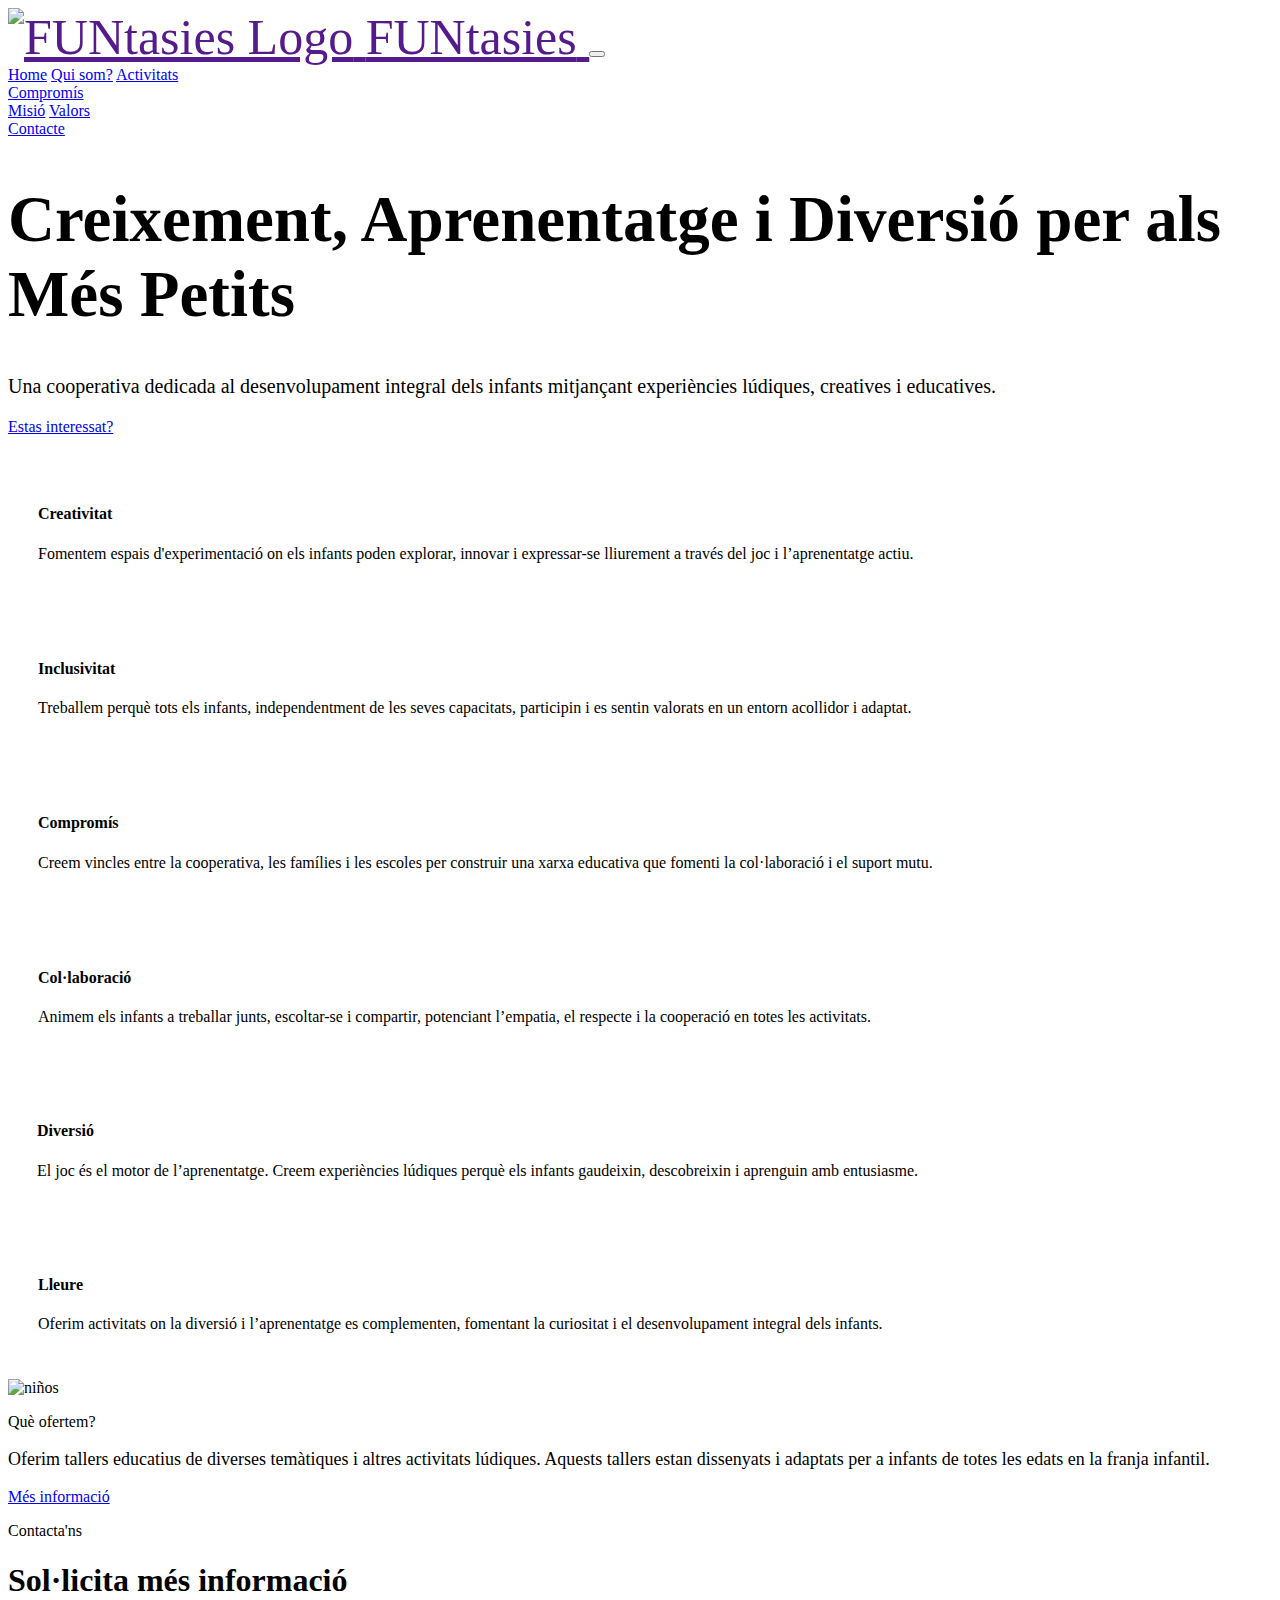
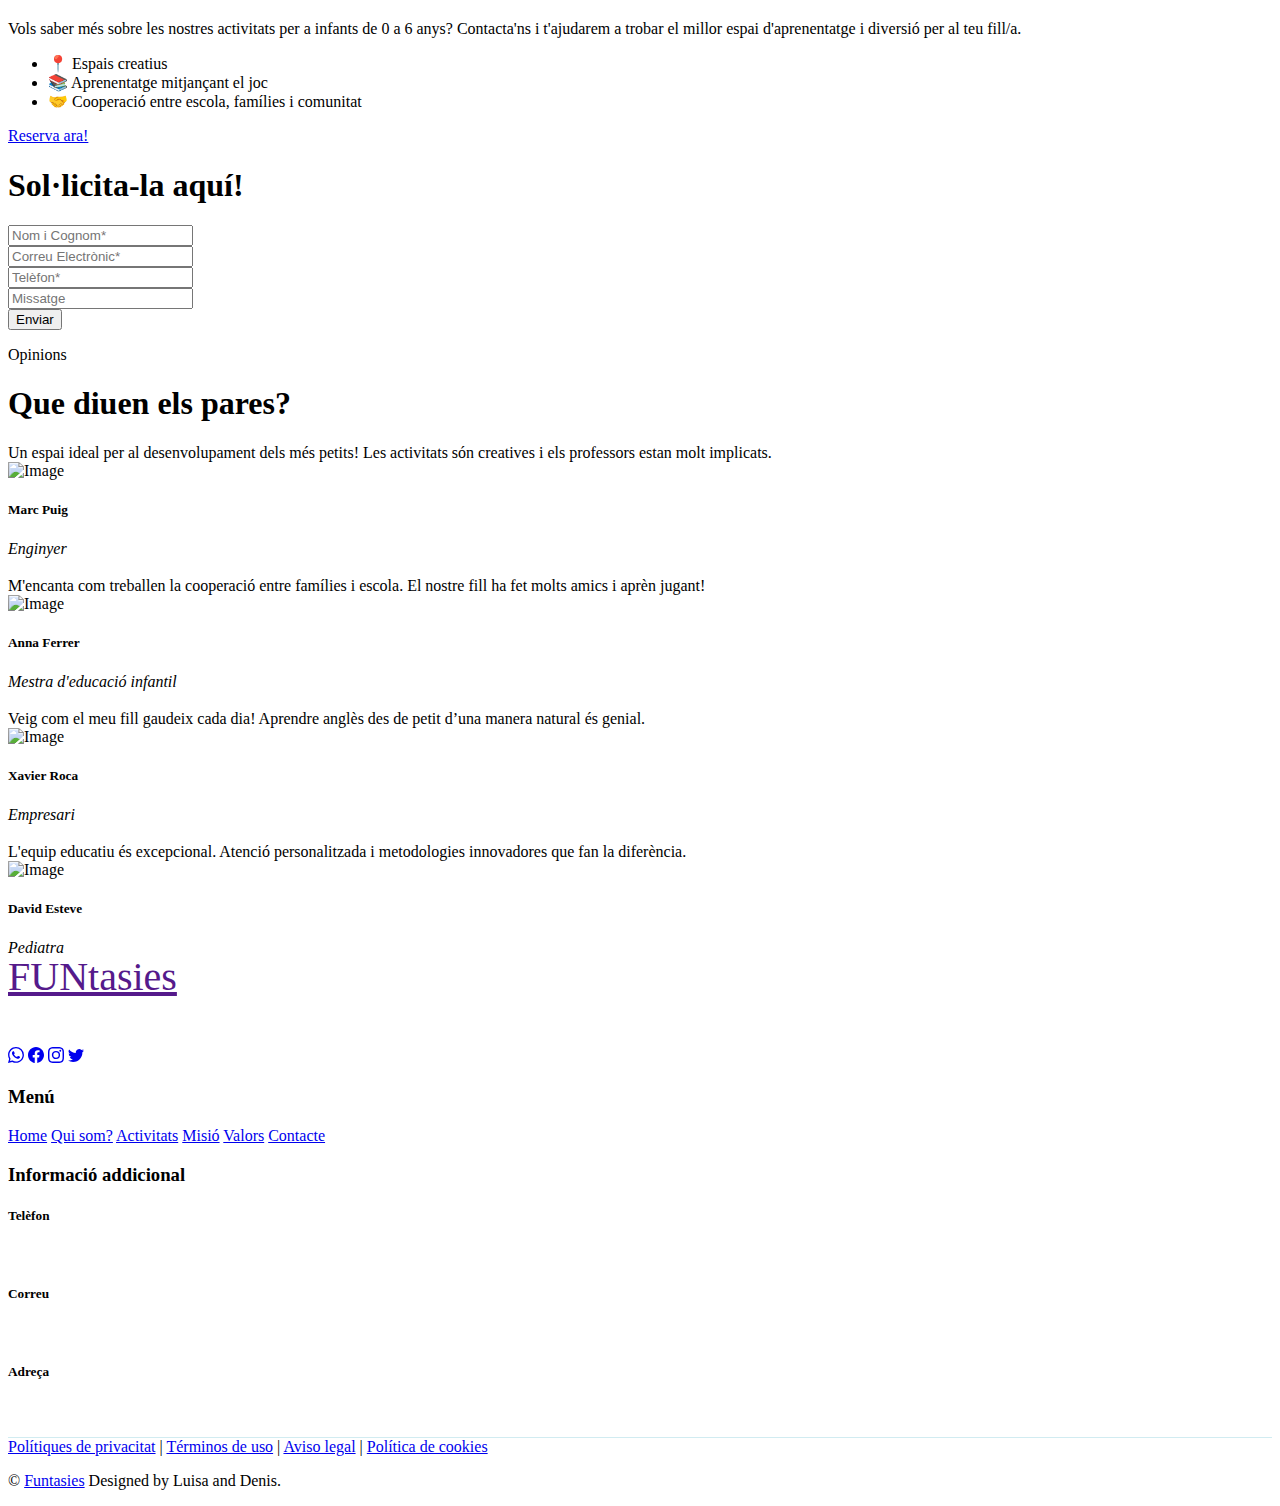
==== commit e80df0b9: "Add files via upload" ====
--- a/index.html
+++ b/index.html
@@ -61,12 +61,12 @@
 
     <!-- Header Start -->
     <div class="container-fluid bg-primary px-0 px-md-5 mb-5">
-        <div class="row align-items-center px-3">
+        <div class="row align-items-center px-">
             <div class="col-lg-6 text-center text-lg-left">
                 <h1 class="display-3 font-weight-bold text-white" style="font-size: 65px;">Creixement, Aprenentatge i Diversió per als Més Petits</h1>
                 <p class="text-white mb-4" style="font-size: 20px;">Una cooperativa dedicada al desenvolupament integral dels infants mitjançant experiències lúdiques, creatives i educatives. 
                     </p>
-                <a href="" class="btn btn-secondary mt-1 py-3 px-5">Estas interessat?</a>
+                <a href="contacte.html" class="btn btn-secondary mt-1 py-3 px-5">Estas interessat?</a>
             </div>
             <div class="col-lg-6 text-center text-lg-right">
                 <img class="img-fluid mt-5" src="img/header2.png" alt="">
@@ -155,7 +155,7 @@
                     <p style="font-size: 18px;">Oferim tallers educatius de diverses temàtiques i altres activitats lúdiques. Aquests tallers estan dissenyats i adaptats per a infants de totes les edats en la franja infantil. </p>
                     <div class="row pt-2 pb-4">                      
                     </div>
-                    <a href="" class="btn btn-primary mt-2 py-2 px-4">Més informació</a>
+                    <a href="activitats.html" class="btn btn-primary mt-2 py-2 px-4">Més informació</a>
                 </div>
             </div>
         </div>
@@ -176,7 +176,7 @@
                         <li class="py-2"><i class="fa fa-check text-success mr-3"></i>📚 Aprenentatge mitjançant el joc</li>
                         <li class="py-2"><i class="fa fa-check text-success mr-3"></i>🤝 Cooperació entre escola, famílies i comunitat</li>
                     </ul>
-                    <a href="" class="btn btn-primary mt-4 py-2 px-4">Reserva ara!</a>
+                    <a href="contacte.html" class="btn btn-primary mt-4 py-2 px-4">Reserva ara!</a>
                 </div>
                 <div class="col-lg-5">
                     <div class="card border-0">
@@ -283,7 +283,7 @@
                 <a href="" class="navbar-brand font-weight-bold text-primary m-0 mb-4 p-0" style="font-size: 40px; line-height: 40px;">
                     <span class="text-white">FUNtasies</span>
                 </a>
-                <p>"Somriures que aprenen"</p>
+                <p style="color: #ffffff; ">"Somriures que aprenen"</p>
                 <div class="d-flex justify-content-start mt-4">
                     <a class="btn btn-outline-primary rounded-circle text-center mr-2 px-0"
                         style="width: 38px; height: 38px;" href="#"><svg xmlns="http://www.w3.org/2000/svg" width="16" height="16" fill="currentColor" class="bi bi-whatsapp" viewBox="0 0 16 16">
@@ -304,37 +304,42 @@
                 </div>
             </div>
             <div class="col-lg-3 col-md-6 mb-5">
+                <h3 font-size: 18px; class="text-primary mb-4">Menú</h3>
+                <div class="d-flex flex-column justify-content-start">
+                    <a class="text-white mb-2" href="index.html"><i class="fa fa-angle-right mr-2"></i>Home</a>
+                    <a class="text-white mb-2" href="qui som.html"><i class="fa fa-angle-right mr-2"></i>Qui som?</a>
+                    <a class="text-white mb-2" href="activitats.html"><i class="fa fa-angle-right mr-2"></i>Activitats</a>
+                    <a class="text-white mb-2" href="misio.html"><i class="fa fa-angle-right mr-2"></i>Misió</a>
+                    <a class="text-white mb-2" href="valors.html"><i class="fa fa-angle-right mr-2"></i>Valors</a>
+                    <a class="text-white mb-2" href="contacte.html"><i class="fa fa-angle-right mr-2"></i>Contacte</a>
+                </div>
+            </div>
+            <div class="col-lg-3 col-md-6 mb-5">
                 <h3 class="text-primary mb-4">Informació addicional</h3>
                 <div class="d-flex">
                     <h4 class="fa fa-map-marker-alt text-primary"></h4>
                     <div class="pl-3">
                         <h5 class="text-white">Telèfon</h5>
-                        <p>937 259 099</p>
+                        <p style="color: #ffffff;">937 259 099</p>
                     </div>
                 </div>
                 <div class="d-flex">
                     <h4 class="fa fa-envelope text-primary"></h4>
                     <div class="pl-3">
                         <h5 class="text-white">Correu</h5>
-                        <p>funtasiescooperativa@gmail.com</p>
+                        <p style="color: #ffffff;">funtasiescooperativa@gmail.com</p>
                     </div>
                 </div>
                 <div class="d-flex">
                     <h4 class="fa fa-phone-alt text-primary"></h4>
                     <div class="pl-3">
                         <h5 class="text-white">Adreça</h5>
-                        <p>Carrer del Doctor Almera</p>
-                    </div>
-                </div>
-            </div>
-            <div class="col-lg-3 col-md-6 mb-5">
-                <h3 class="text-primary mb-4"></h3>
-                <div class="d-flex flex-column justify-content-start">
-
-                </div>
-            </div>
-          
-           <div class="container-fluid pt-5 text-center" style="border-top: 1px solid rgba(23, 162, 184, .2);">
+                        <p style="color: #ffffff;">Carrer del Doctor Almera</p>
+                    </div>
+                </div>
+            </div>
+           
+             <div class="container-fluid pt-5 text-center" style="border-top: 1px solid rgba(23, 162, 184, .2);">
     <div class="mb-2">
         <a class="text-white d-inline mx-2" href="politicas.html">Polítiques de privacitat</a> |
         <a class="text-white d-inline mx-2" href="terminos.html">Términos de uso</a> |
@@ -345,10 +350,8 @@
         &copy; <a class="text-primary font-weight-bold" href="#">Funtasies</a> Designed by Luisa and Denis.
     </p>
 </div>
-
-            
-    </div>
     <!-- Footer End -->
+
 
   <!-- Back to Top -->
   <a href="#" class="btn btn-primary p-3 back-to-top"><i class="fa fa-angle-double-up"></i></a>
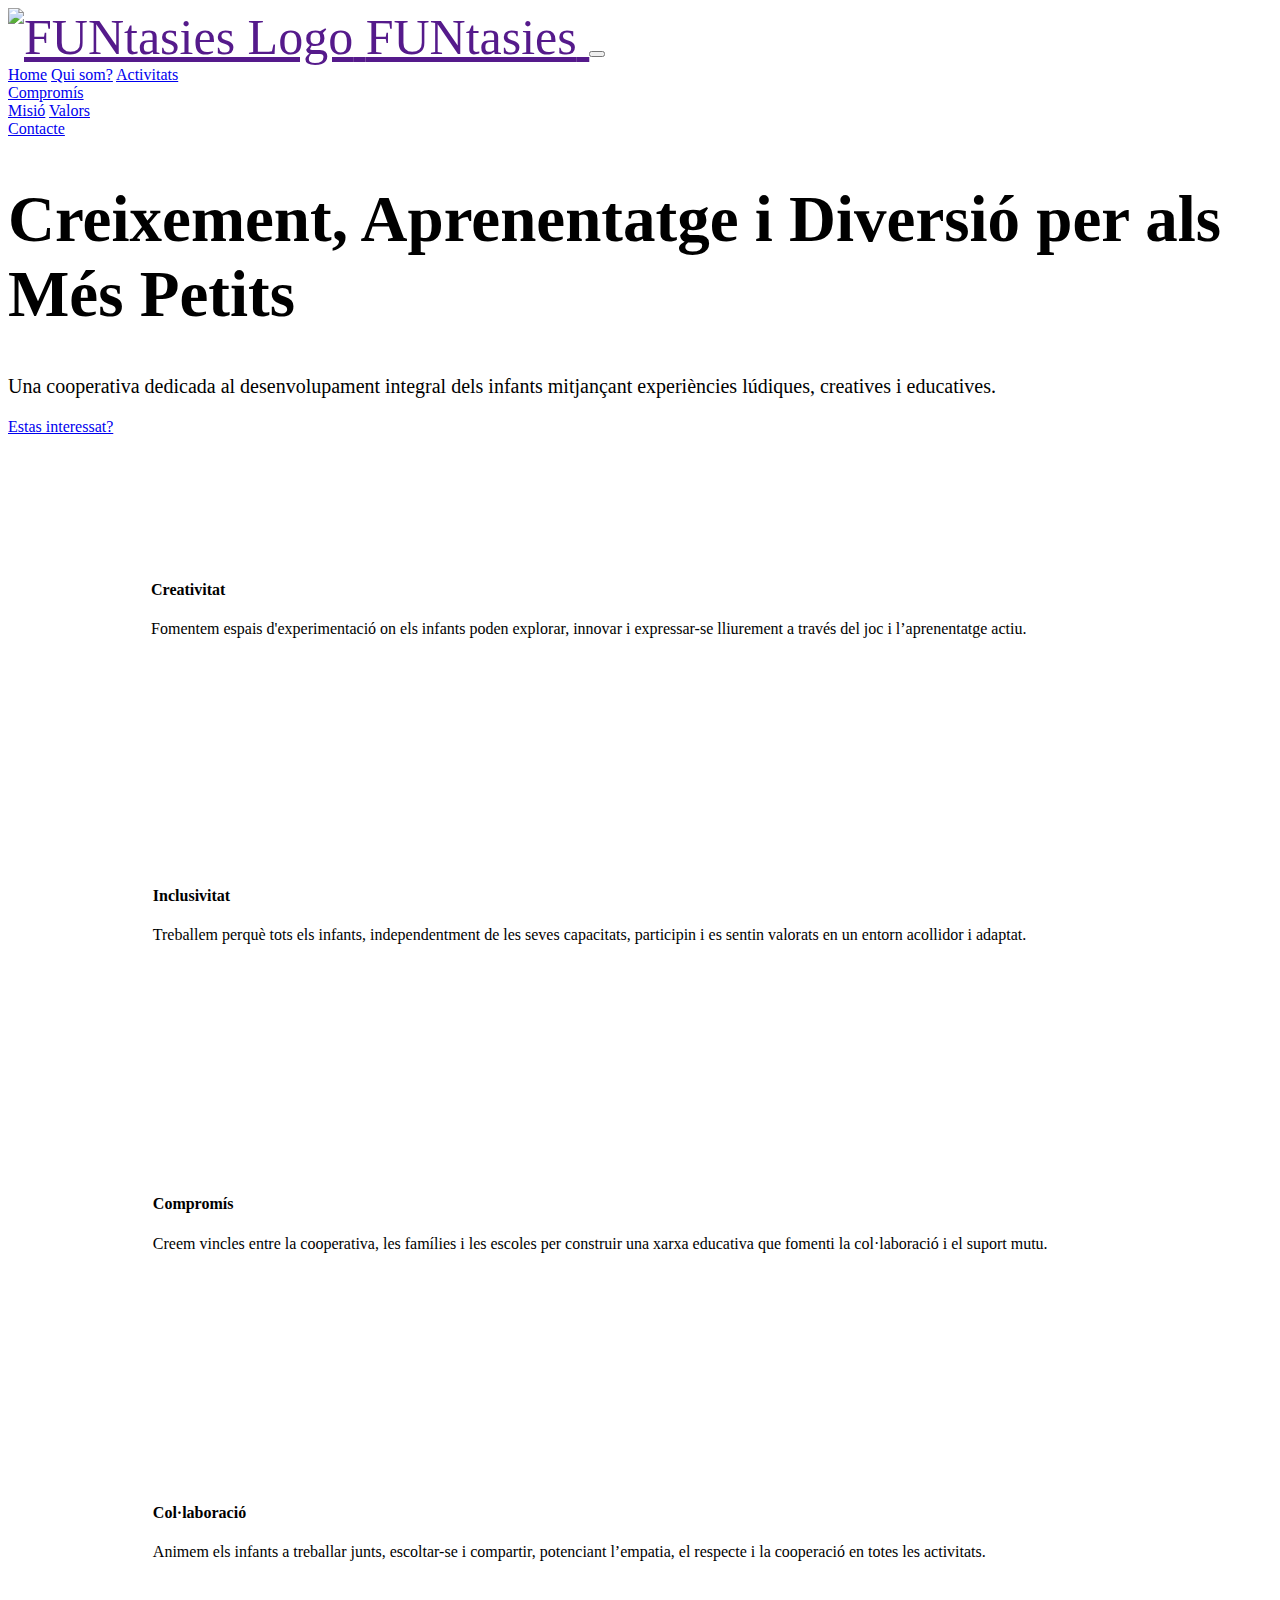
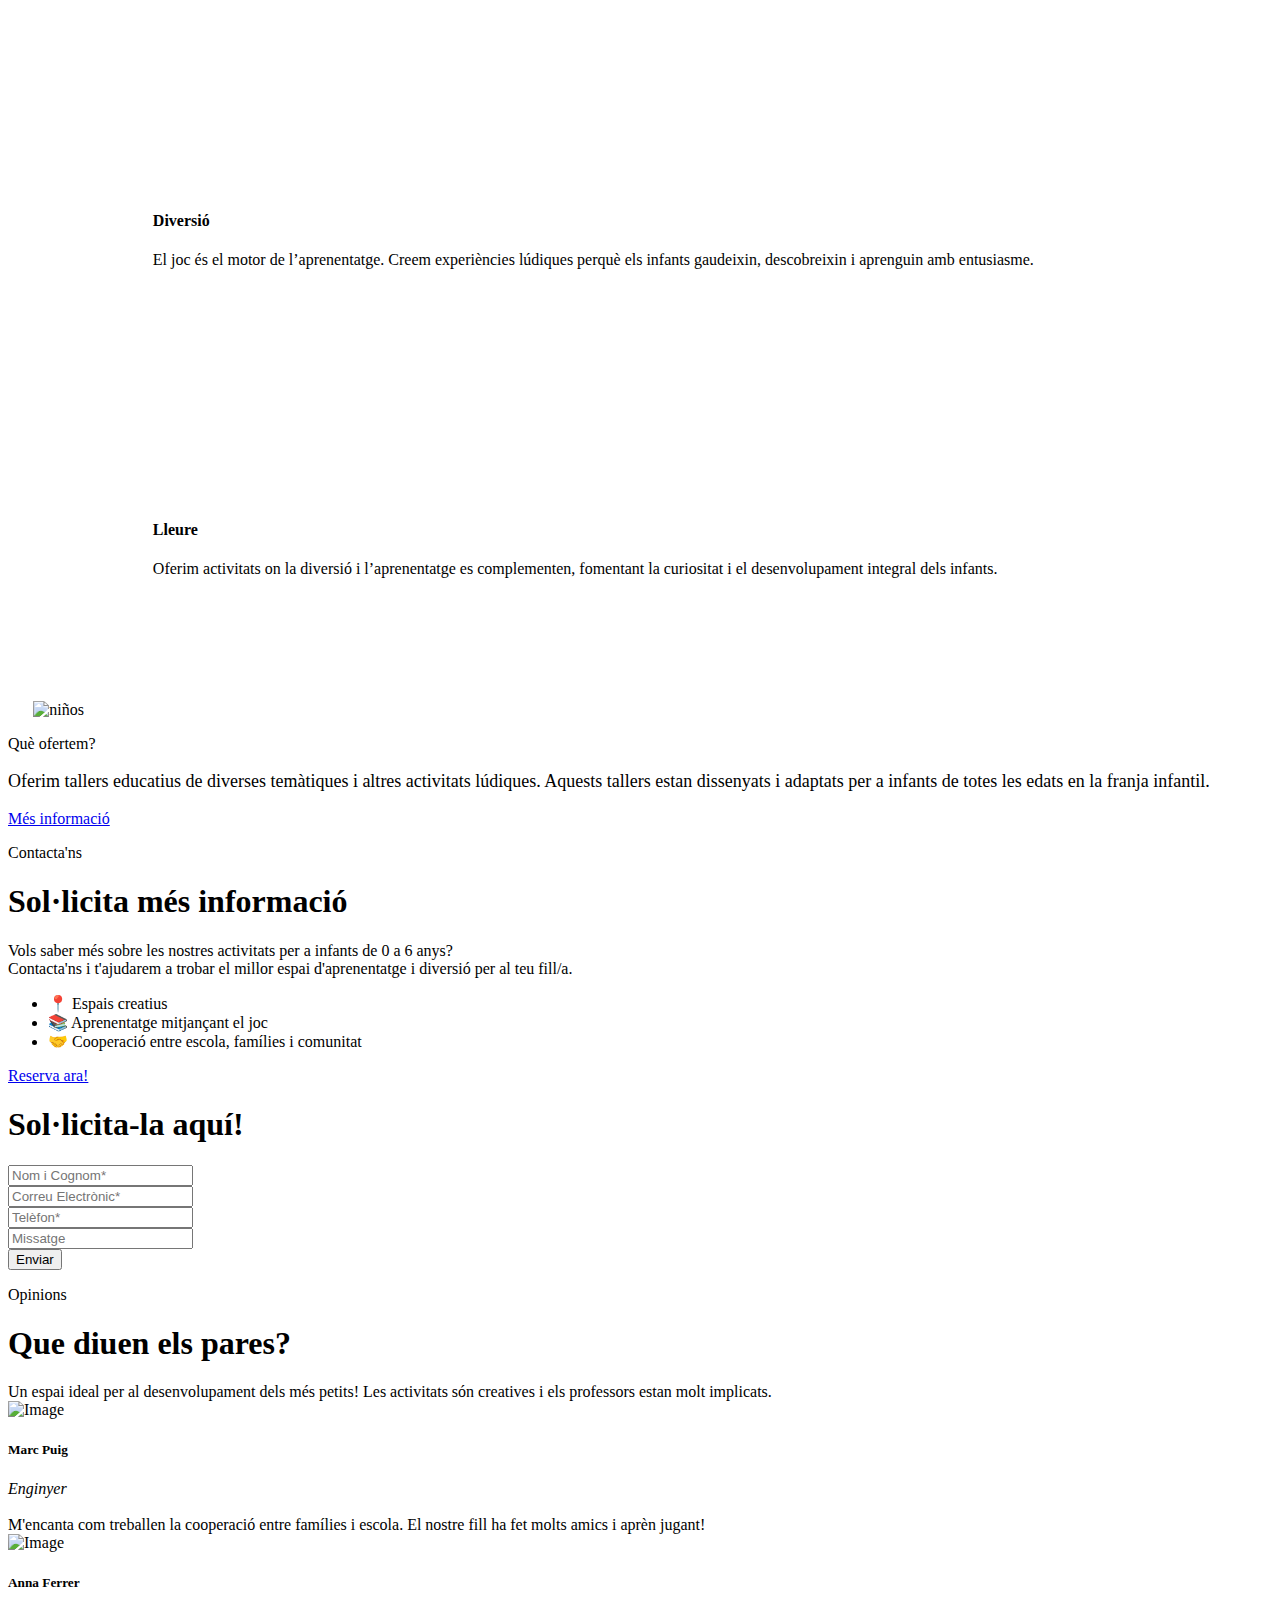
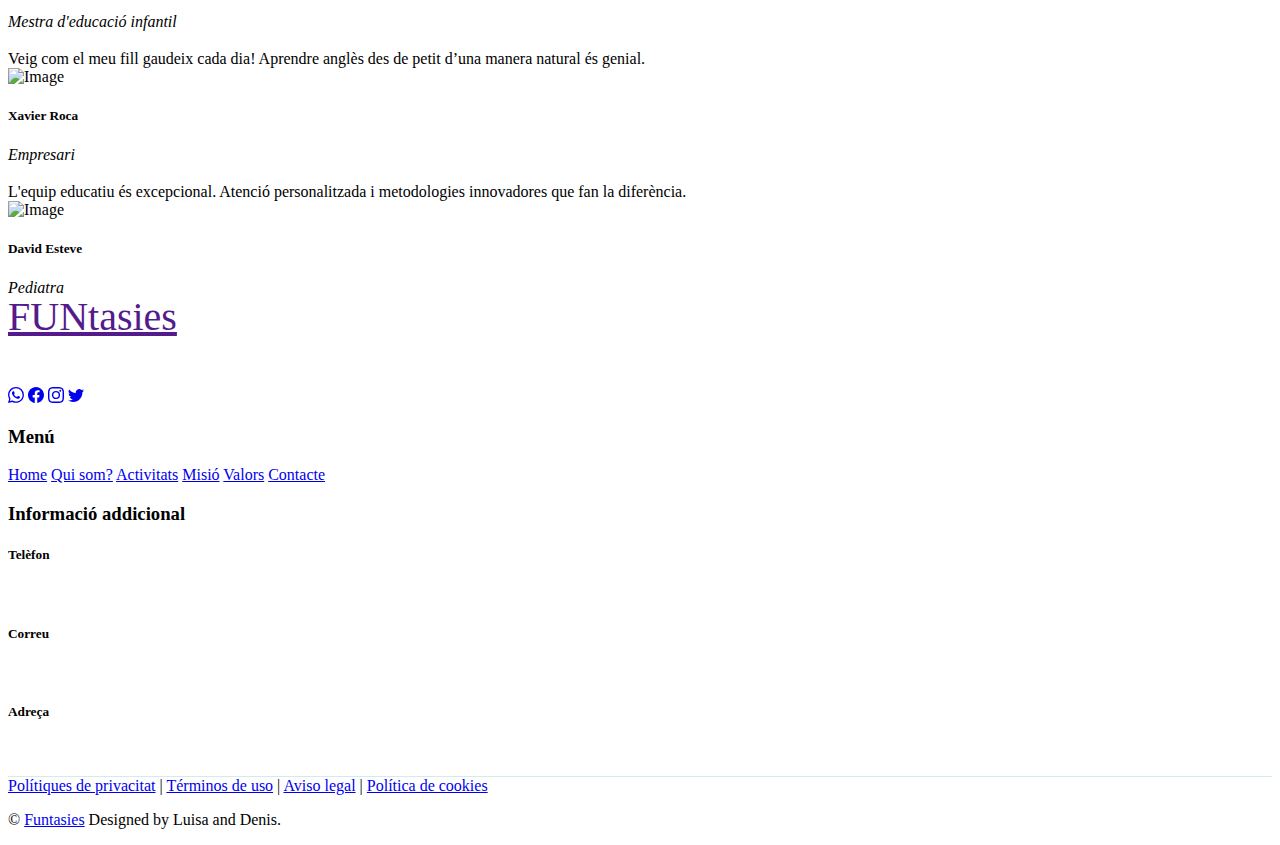
==== commit 1168e562: "Add files via upload" ====
--- a/index.html
+++ b/index.html
@@ -78,10 +78,10 @@
 
     <!-- Facilities Start -->
     <div class="container-fluid pt-5">
-        <div class="container pb-3">
-            <div class="row">
-                <div class="col-lg-4 col-md-6 pb-1">
-                    <div class="d-flex bg-light shadow-sm border-top rounded mb-4" style="padding: 30px;">
+       
+            <div class="row" style="margin-left: 3%; margin-right: 3%;">
+                <div class="col-lg-4 col-md-6 pb-1">
+                    <div class="d-flex bg-light shadow-sm border-top rounded mb-4" style="padding: 8.85%;";>
                         <i class="flaticon-050-fence h1 font-weight-normal text-primary mb-3"></i>
                         <div class="pl-4">
                             <h4>Creativitat</h4>
@@ -90,7 +90,7 @@
                     </div>
                 </div>
                 <div class="col-lg-4 col-md-6 pb-1">
-                    <div class="d-flex bg-light shadow-sm border-top rounded mb-4" style="padding: 30px;">
+                    <div class="d-flex bg-light shadow-sm border-top rounded mb-4" style="padding: 9%;">
                         <i class="flaticon-022-drum h1 font-weight-normal text-primary mb-3"></i>
                         <div class="pl-4">
                             <h4>Inclusivitat</h4>
@@ -99,7 +99,7 @@
                     </div>
                 </div>
                 <div class="col-lg-4 col-md-6 pb-1">
-                    <div class="d-flex bg-light shadow-sm border-top rounded mb-4" style="padding: 30px;">
+                    <div class="d-flex bg-light shadow-sm border-top rounded mb-4" style="padding: 9%;">
                         <i class="flaticon-030-crayons h1 font-weight-normal text-primary mb-3"></i>
                         <div class="pl-4">
                             <h4>Compromís</h4>
@@ -108,7 +108,7 @@
                     </div>
                 </div>
                 <div class="col-lg-4 col-md-6 pb-1">
-                    <div class="d-flex bg-light shadow-sm border-top rounded mb-4" style="padding: 30px;">
+                    <div class="d-flex bg-light shadow-sm border-top rounded mb-4" style="padding: 9%;">
                         <i class="flaticon-017-toy-car h1 font-weight-normal text-primary mb-3"></i>
                         <div class="pl-4">
                             <h4>Col·laboració</h4>
@@ -118,7 +118,7 @@
                     </div>
                 </div>
                 <div class="col-lg-4 col-md-6 pb-1">
-                    <div class="d-flex bg-light shadow-sm border-top rounded mb-4" style="padding: 29px;">
+                    <div class="d-flex bg-light shadow-sm border-top rounded mb-4" style="padding: 9%;">
                         <i class="flaticon-025-sandwich h1 font-weight-normal text-primary mb-3"></i>
                         <div class="pl-4">
                             <h4>Diversió</h4>
@@ -128,7 +128,7 @@
                     </div>
                 </div>
                 <div class="col-lg-4 col-md-6 pb-1">
-                    <div class="d-flex bg-light shadow-sm border-top rounded mb-4" style="padding: 30px;">
+                    <div class="d-flex bg-light shadow-sm border-top rounded mb-4" style="padding: 9% ;">
                         <i class="flaticon-047-backpack h1 font-weight-normal text-primary mb-3"></i>
                         <div class="pl-4">
                             <h4>Lleure</h4>
@@ -138,16 +138,16 @@
                     </div>
                 </div>
             </div>
-        </div>
+        
     </div>
     <!-- Facilities Start -->
 
 
     <!-- About Start -->
     <div class="container-fluid py-5">
-        <div class="container">
+     
             <div class="row align-items-center">
-                <div class="col-lg-5">
+                <div class="fotito" style="margin-left: 2%;">
                     <img class="img-fluid rounded mb-5 mb-lg-0" src="img/niños.jpg" alt="niños">
                 </div>
                 <div class="col-lg-7">
@@ -158,19 +158,19 @@
                     <a href="activitats.html" class="btn btn-primary mt-2 py-2 px-4">Més informació</a>
                 </div>
             </div>
-        </div>
+       
     </div>
     <!-- About End -->
 
 
     <!-- Registration Start -->
     <div class="container-fluid py-5">
-        <div class="container">
+      
             <div class="row align-items-center">
-                <div class="col-lg-7 mb-5 mb-lg-0">
+                <div class="Contactanos">
                     <p class="section-title pr-5"><span class="pr-2"> Contacta'ns</span></p>
                     <h1 class="mb-4">Sol·licita més informació</h1>
-                    <p>Vols saber més sobre les nostres activitats per a infants de 0 a 6 anys? Contacta'ns i t'ajudarem a trobar el millor espai d'aprenentatge i diversió per al teu fill/a.</p>
+                    <p>Vols saber més sobre les nostres activitats per a infants de 0 a 6 anys? <br>Contacta'ns i t'ajudarem a trobar el millor espai d'aprenentatge i diversió per al teu fill/a.</br></p>
                     <ul class="list-inline m-0">
                         <li class="py-2"><i class="fa fa-check text-success mr-3"></i>📍 Espais creatius</li>
                         <li class="py-2"><i class="fa fa-check text-success mr-3"></i>📚 Aprenentatge mitjançant el joc</li>
@@ -212,12 +212,12 @@
 
     <!-- Testimonial Start -->
     <div class="container-fluid py-5">
-        <div class="container p-0">
+  
             <div class="text-center pb-2">
                 <p class="section-title px-5"><span class="px-2">Opinions</span></p>
                 <h1 class="mb-4">Que diuen els pares?</h1>
             </div>
-            <div class="owl-carousel testimonial-carousel">
+            <div class="owl-carousel testimonial-carousel" style="margin-right: 2%;">
                 <div class="testimonial-item px-3">
                     <div class="bg-light shadow-sm rounded mb-4 p-4">
                         <h3 class="fas fa-quote-left text-primary mr-3"></h3>
@@ -271,7 +271,6 @@
                     </div>
                 </div>
             </div>
-        </div>
     </div>
     <!-- Testimonial End -->
 
@@ -340,16 +339,18 @@
             </div>
            
              <div class="container-fluid pt-5 text-center" style="border-top: 1px solid rgba(23, 162, 184, .2);">
-    <div class="mb-2">
-        <a class="text-white d-inline mx-2" href="politicas.html">Polítiques de privacitat</a> |
-        <a class="text-white d-inline mx-2" href="terminos.html">Términos de uso</a> |
-        <a class="text-white d-inline mx-2" href="avisolegal.html">Aviso legal</a> |
-        <a class="text-white d-inline mx-2" href="cookies.html">Política de cookies</a>
-    </div>
-    <p class="m-0 text-white">
-        &copy; <a class="text-primary font-weight-bold" href="#">Funtasies</a> Designed by Luisa and Denis.
-    </p>
-</div>
+            <div class="mb-2">
+                <a class="text-white d-inline mx-2" href="politicas.html">Polítiques de privacitat</a> |
+                <a class="text-white d-inline mx-2" href="terminos.html">Términos de uso</a> |
+                <a class="text-white d-inline mx-2" href="avisolegal.html">Aviso legal</a> |
+                <a class="text-white d-inline mx-2" href="cookies.html">Política de cookies</a>
+            </div>
+            <p class="m-0 text-white">
+             &copy; <a class="text-primary font-weight-bold" href="#">Funtasies</a> Designed by Luisa and Denis.
+            </p>
+    
+        
+        </div>
     <!-- Footer End -->
 
 
